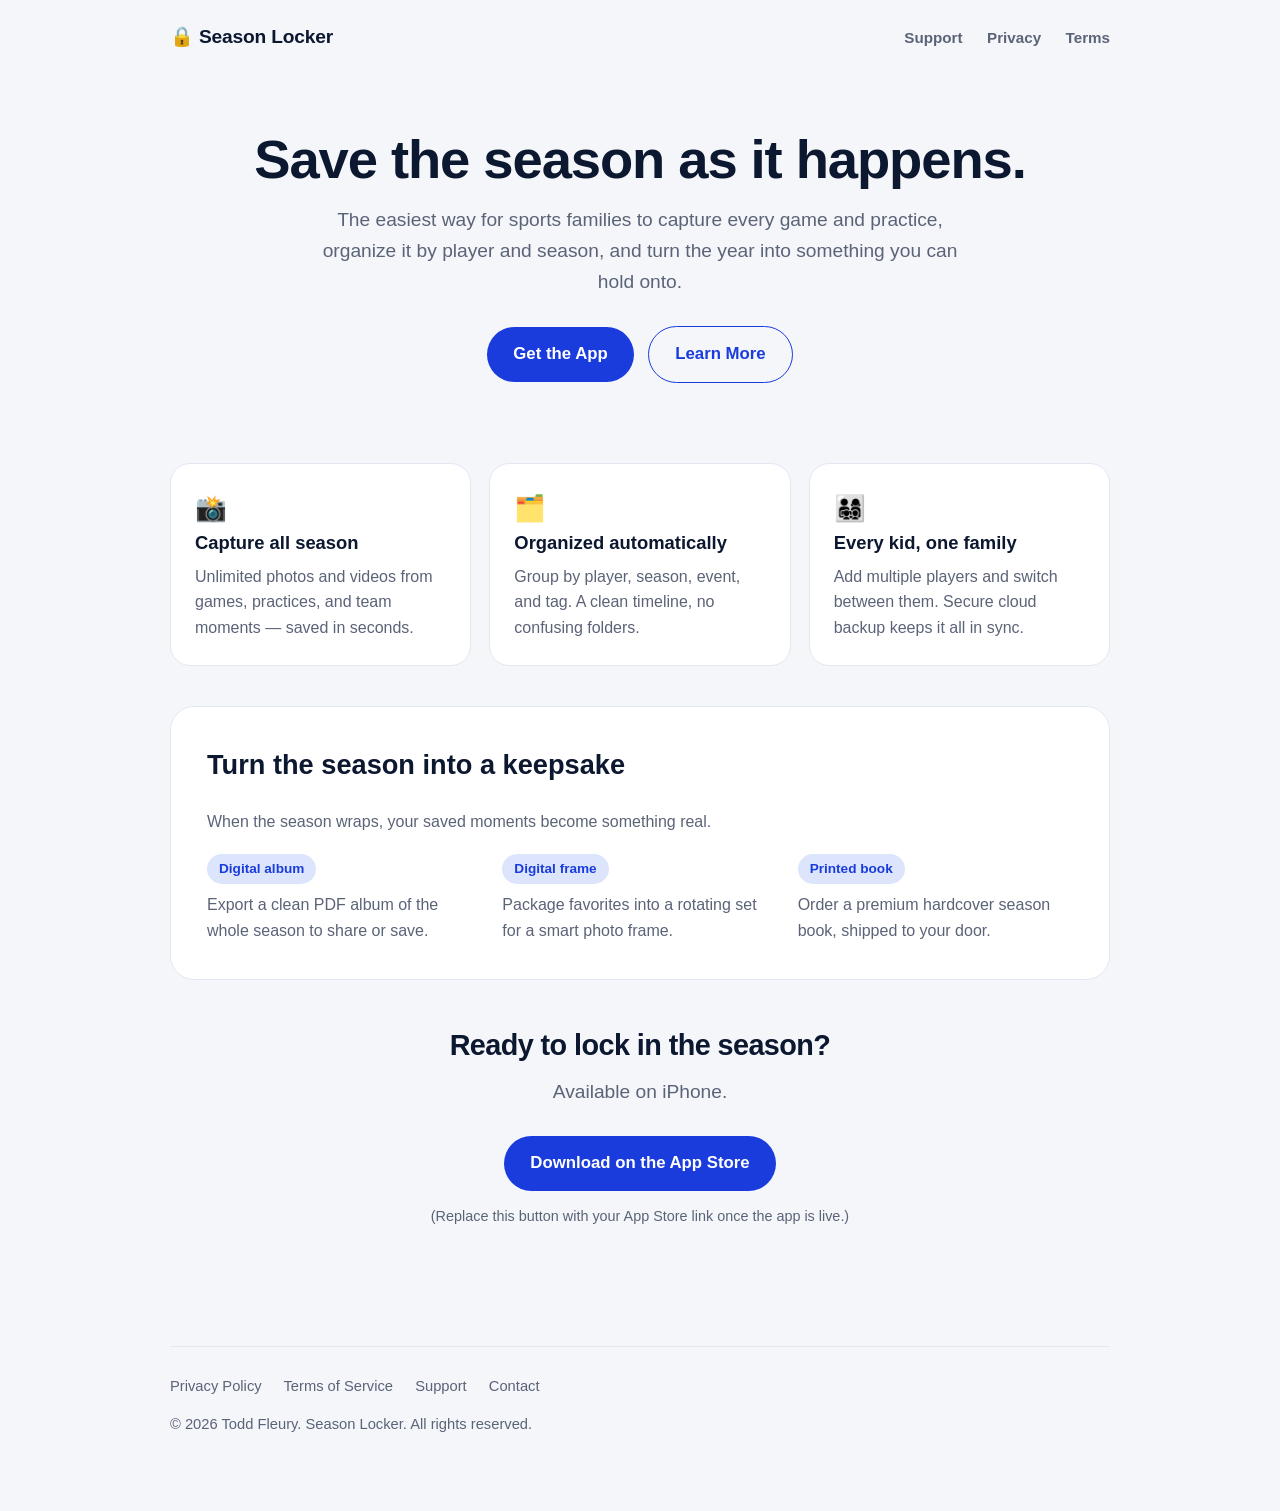
==== index.html @ 5da1fe14 "Add files via upload" ====
<!DOCTYPE html>
<html lang="en">
<head>
<meta charset="UTF-8" />
<meta name="viewport" content="width=device-width, initial-scale=1" />
<title>Season Locker — Save the season as it happens</title>
<meta name="description" content="The easiest way for sports families to save the season as it happens. Capture photos and videos, organize by player and season, and turn them into albums, digital-frame exports, and printed keepsake books." />
<style>
  :root {
    --brand: #1A3CDC; --brand-soft: #DCE5FB; --ink: #0C1730; --muted: #5B6377;
    --bg: #F4F6FA; --card: #FFFFFF; --border: #E2E7F2;
  }
  * { box-sizing: border-box; }
  body { margin: 0; font-family: -apple-system, BlinkMacSystemFont, "Segoe UI", Roboto, Helvetica, Arial, sans-serif;
         color: var(--ink); background: var(--bg); line-height: 1.6; }
  .wrap { max-width: 980px; margin: 0 auto; padding: 0 20px; }

  header { padding: 22px 0; }
  .brandrow { display: flex; align-items: center; justify-content: space-between; }
  .brand { font-weight: 800; font-size: 1.2rem; letter-spacing: -.01em; }
  nav a { color: var(--muted); text-decoration: none; margin-left: 20px; font-weight: 600; font-size: .95rem; }
  nav a:hover { color: var(--brand); }

  .hero { text-align: center; padding: 56px 0 40px; }
  .hero h1 { font-size: clamp(2.1rem, 5vw, 3.4rem); line-height: 1.08; letter-spacing: -.02em; margin: 0 0 16px; }
  .hero p { font-size: 1.2rem; color: var(--muted); max-width: 640px; margin: 0 auto 28px; }
  .cta { display:inline-block; background: var(--brand); color:#fff; text-decoration:none;
         padding: 14px 26px; border-radius: 999px; font-weight: 700; font-size: 1.05rem; }
  .cta.secondary { background: transparent; color: var(--brand); border: 1.5px solid var(--brand); margin-left: 10px; }

  .features { display: grid; grid-template-columns: repeat(auto-fit, minmax(240px, 1fr)); gap: 18px; margin: 40px 0; }
  .card { background: var(--card); border: 1px solid var(--border); border-radius: 20px; padding: 24px; }
  .card h3 { margin: 0 0 6px; font-size: 1.15rem; }
  .card p { margin: 0; color: var(--muted); }
  .emoji { font-size: 1.6rem; }

  .outputs { background: var(--card); border: 1px solid var(--border); border-radius: 24px; padding: 36px; margin: 40px 0; }
  .outputs h2 { margin-top: 0; font-size: 1.7rem; }
  .outgrid { display: grid; grid-template-columns: repeat(auto-fit, minmax(200px, 1fr)); gap: 20px; margin-top: 20px; }
  .pill { display:inline-block; background: var(--brand-soft); color: var(--brand); font-weight:700;
          padding: 4px 12px; border-radius: 999px; font-size: .85rem; margin-bottom: 8px; }

  footer { border-top: 1px solid var(--border); margin-top: 50px; padding: 28px 0 60px; color: var(--muted); font-size: .92rem; }
  footer a { color: var(--muted); text-decoration: none; margin-right: 18px; }
  footer a:hover { color: var(--brand); }

  @media (prefers-color-scheme: dark) {
    :root { --ink:#FFFFFF; --muted:#A9B4D0; --bg:#0A1129; --card:#131C36; --border:#1F2A4D; --brand:#6E8BFF; --brand-soft:#223067; }
    body { background: var(--bg); }
  }
</style>
</head>
<body>
<div class="wrap">

  <header>
    <div class="brandrow">
      <div class="brand">🔒 Season Locker</div>
      <nav>
        <a href="./support.html">Support</a>
        <a href="./privacy-policy.html">Privacy</a>
        <a href="./terms-of-service.html">Terms</a>
      </nav>
    </div>
  </header>

  <section class="hero">
    <h1>Save the season as it happens.</h1>
    <p>The easiest way for sports families to capture every game and practice, organize it by player and season, and turn the year into something you can hold onto.</p>
    <a class="cta" href="#download">Get the App</a>
    <a class="cta secondary" href="./support.html">Learn More</a>
  </section>

  <section class="features">
    <div class="card"><div class="emoji">📸</div><h3>Capture all season</h3><p>Unlimited photos and videos from games, practices, and team moments — saved in seconds.</p></div>
    <div class="card"><div class="emoji">🗂️</div><h3>Organized automatically</h3><p>Group by player, season, event, and tag. A clean timeline, no confusing folders.</p></div>
    <div class="card"><div class="emoji">👨‍👩‍👧‍👦</div><h3>Every kid, one family</h3><p>Add multiple players and switch between them. Secure cloud backup keeps it all in sync.</p></div>
  </section>

  <section class="outputs">
    <h2>Turn the season into a keepsake</h2>
    <p style="color:var(--muted);max-width:620px;">When the season wraps, your saved moments become something real.</p>
    <div class="outgrid">
      <div><span class="pill">Digital album</span><p style="margin:0;color:var(--muted)">Export a clean PDF album of the whole season to share or save.</p></div>
      <div><span class="pill">Digital frame</span><p style="margin:0;color:var(--muted)">Package favorites into a rotating set for a smart photo frame.</p></div>
      <div><span class="pill">Printed book</span><p style="margin:0;color:var(--muted)">Order a premium hardcover season book, shipped to your door.</p></div>
    </div>
  </section>

  <section id="download" class="hero" style="padding-top:10px;">
    <h1 style="font-size:1.8rem;">Ready to lock in the season?</h1>
    <p>Available on iPhone.</p>
    <a class="cta" href="#">Download on the App Store</a>
    <p style="font-size:.9rem;margin-top:14px;">(Replace this button with your App Store link once the app is live.)</p>
  </section>

  <footer>
    <div>
      <a href="./privacy-policy.html">Privacy Policy</a>
      <a href="./terms-of-service.html">Terms of Service</a>
      <a href="./support.html">Support</a>
      <a href="mailto:toddfleury1979@gmail.com">Contact</a>
    </div>
    <p style="margin-top:14px;">© 2026 Todd Fleury. Season Locker. All rights reserved.</p>
  </footer>

</div>
</body>
</html>
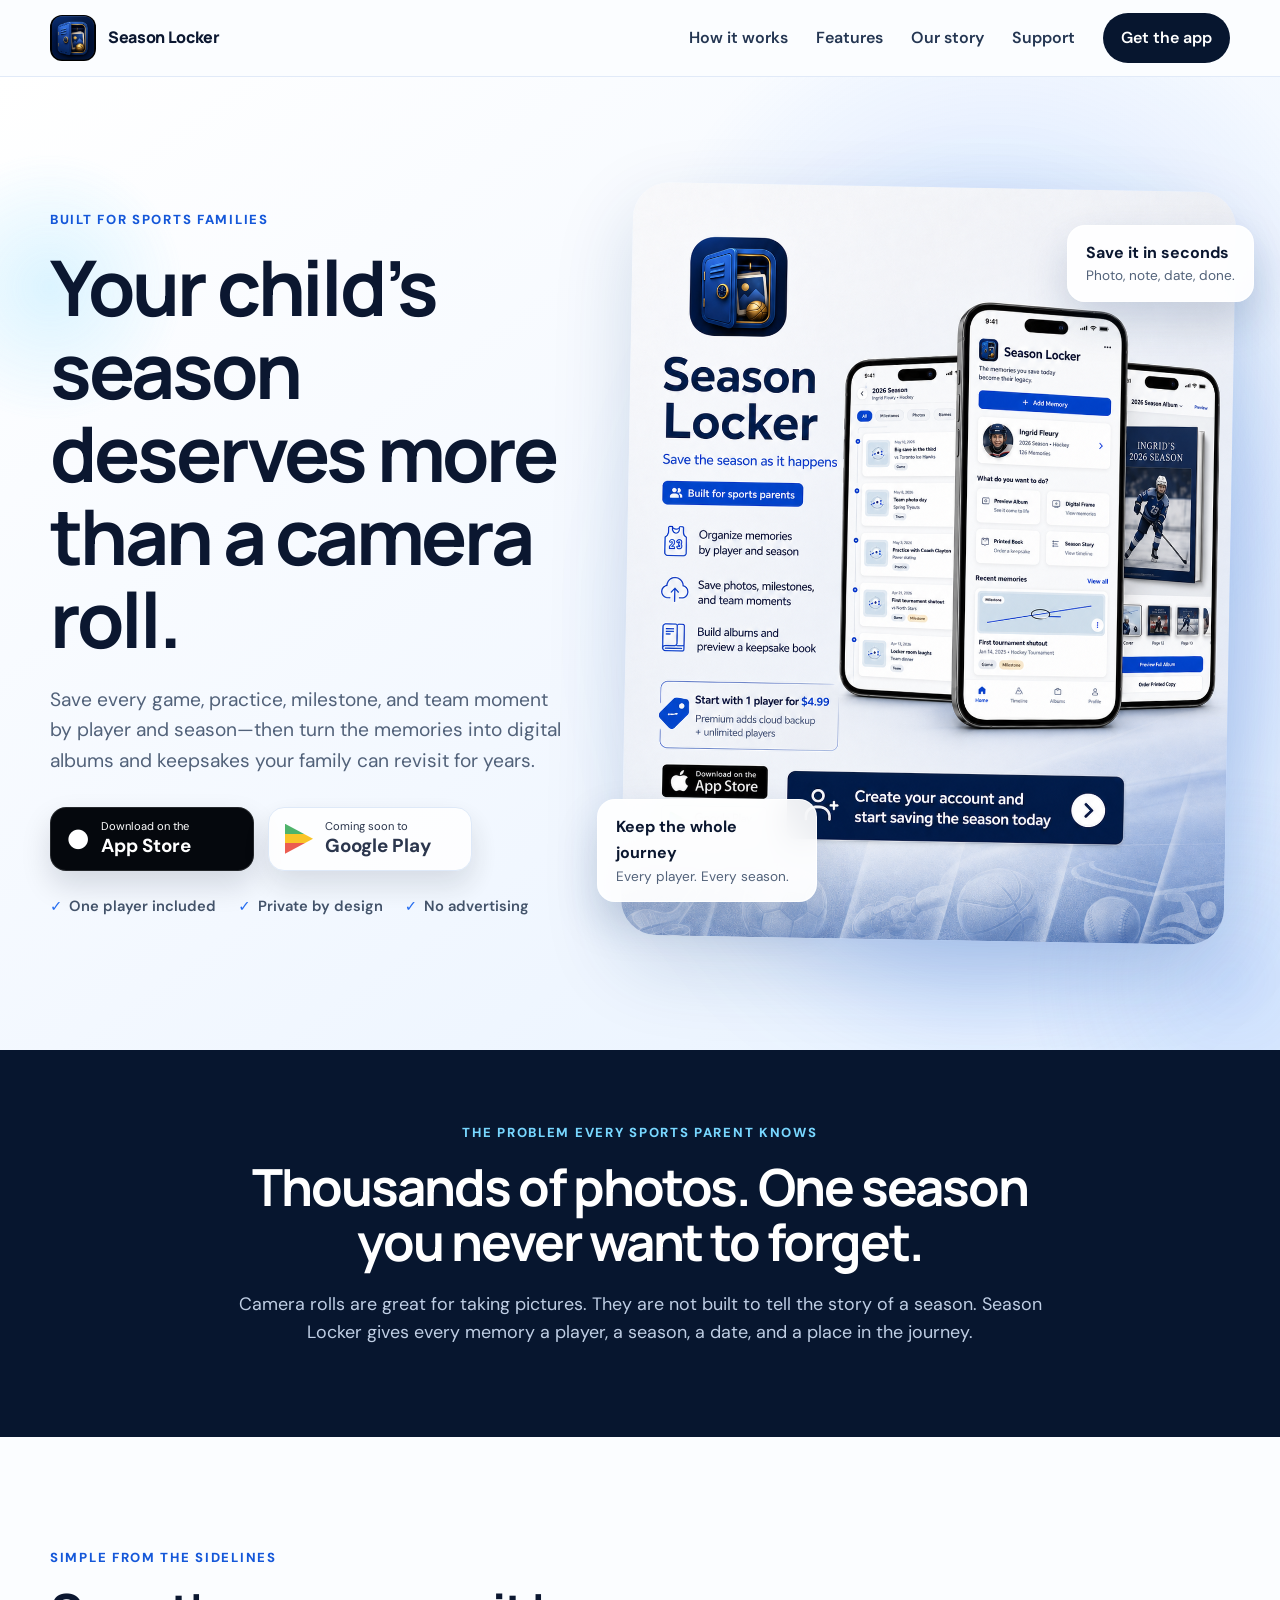
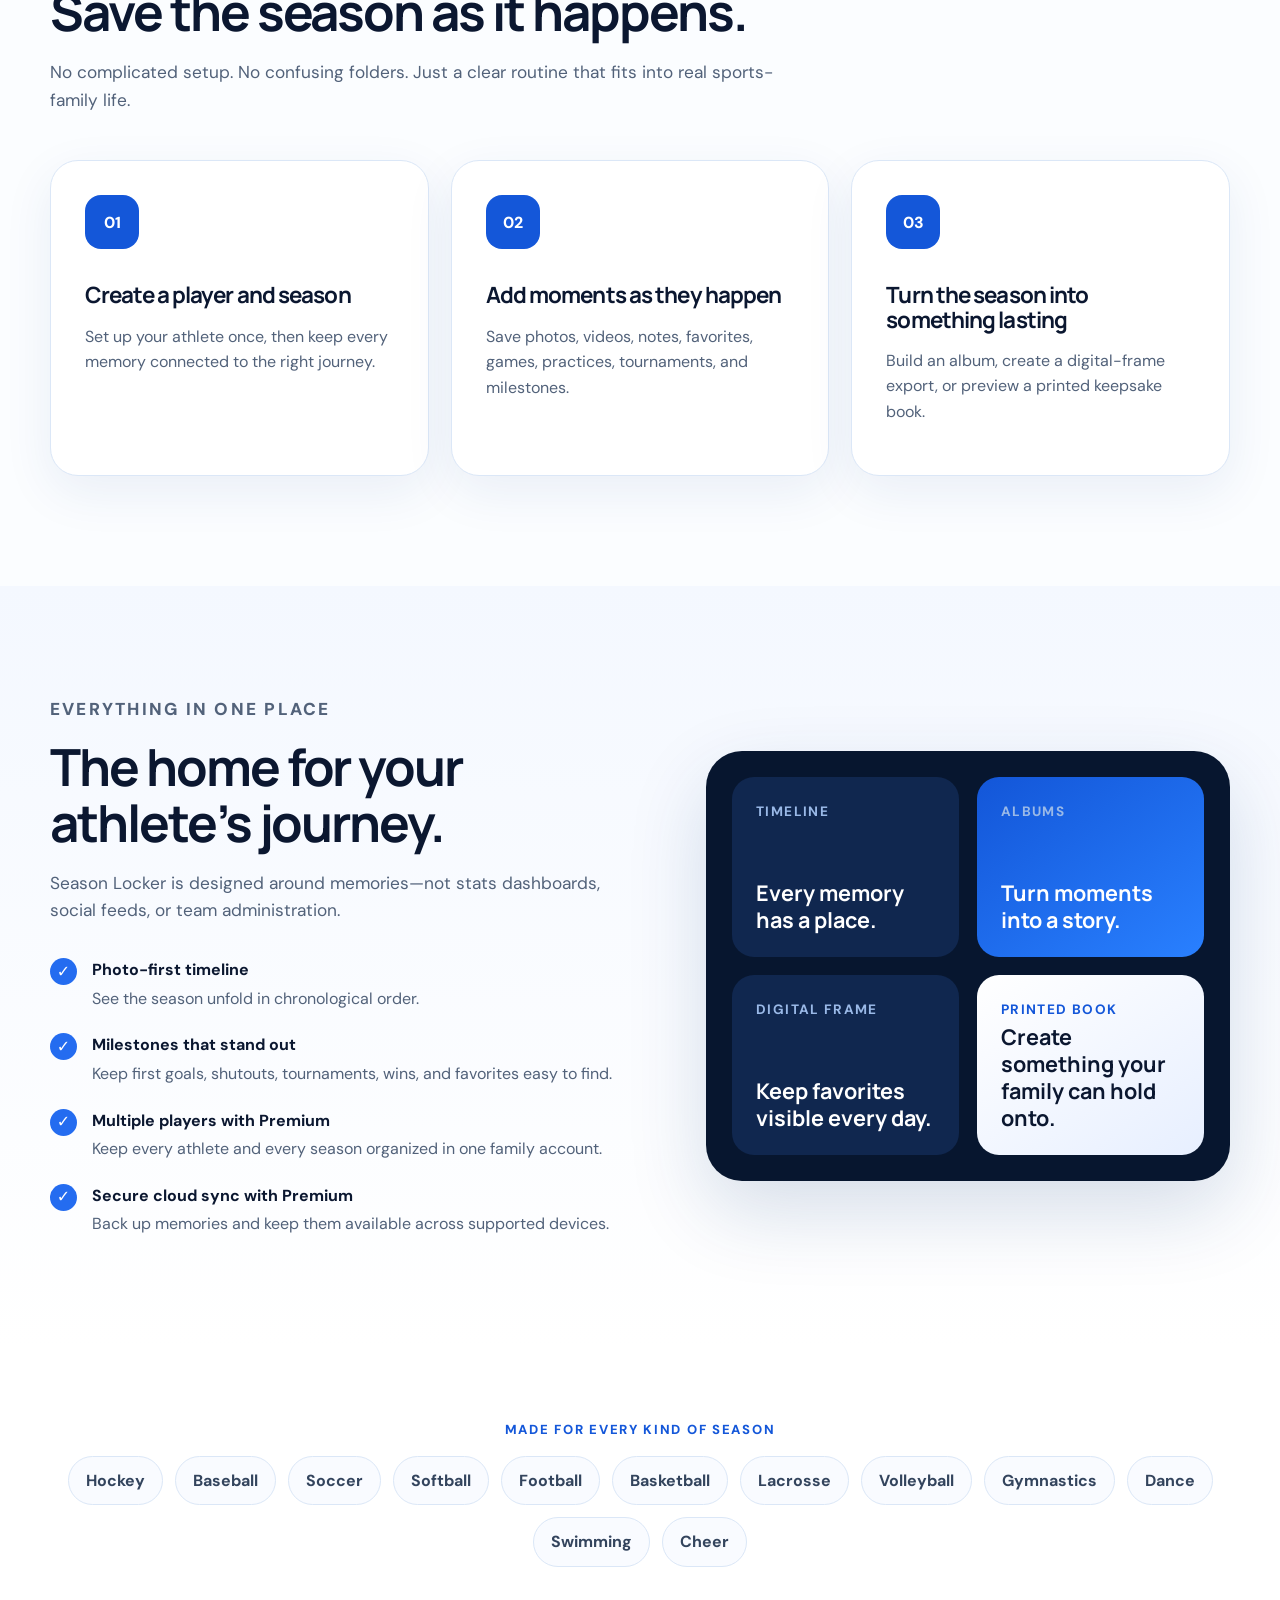
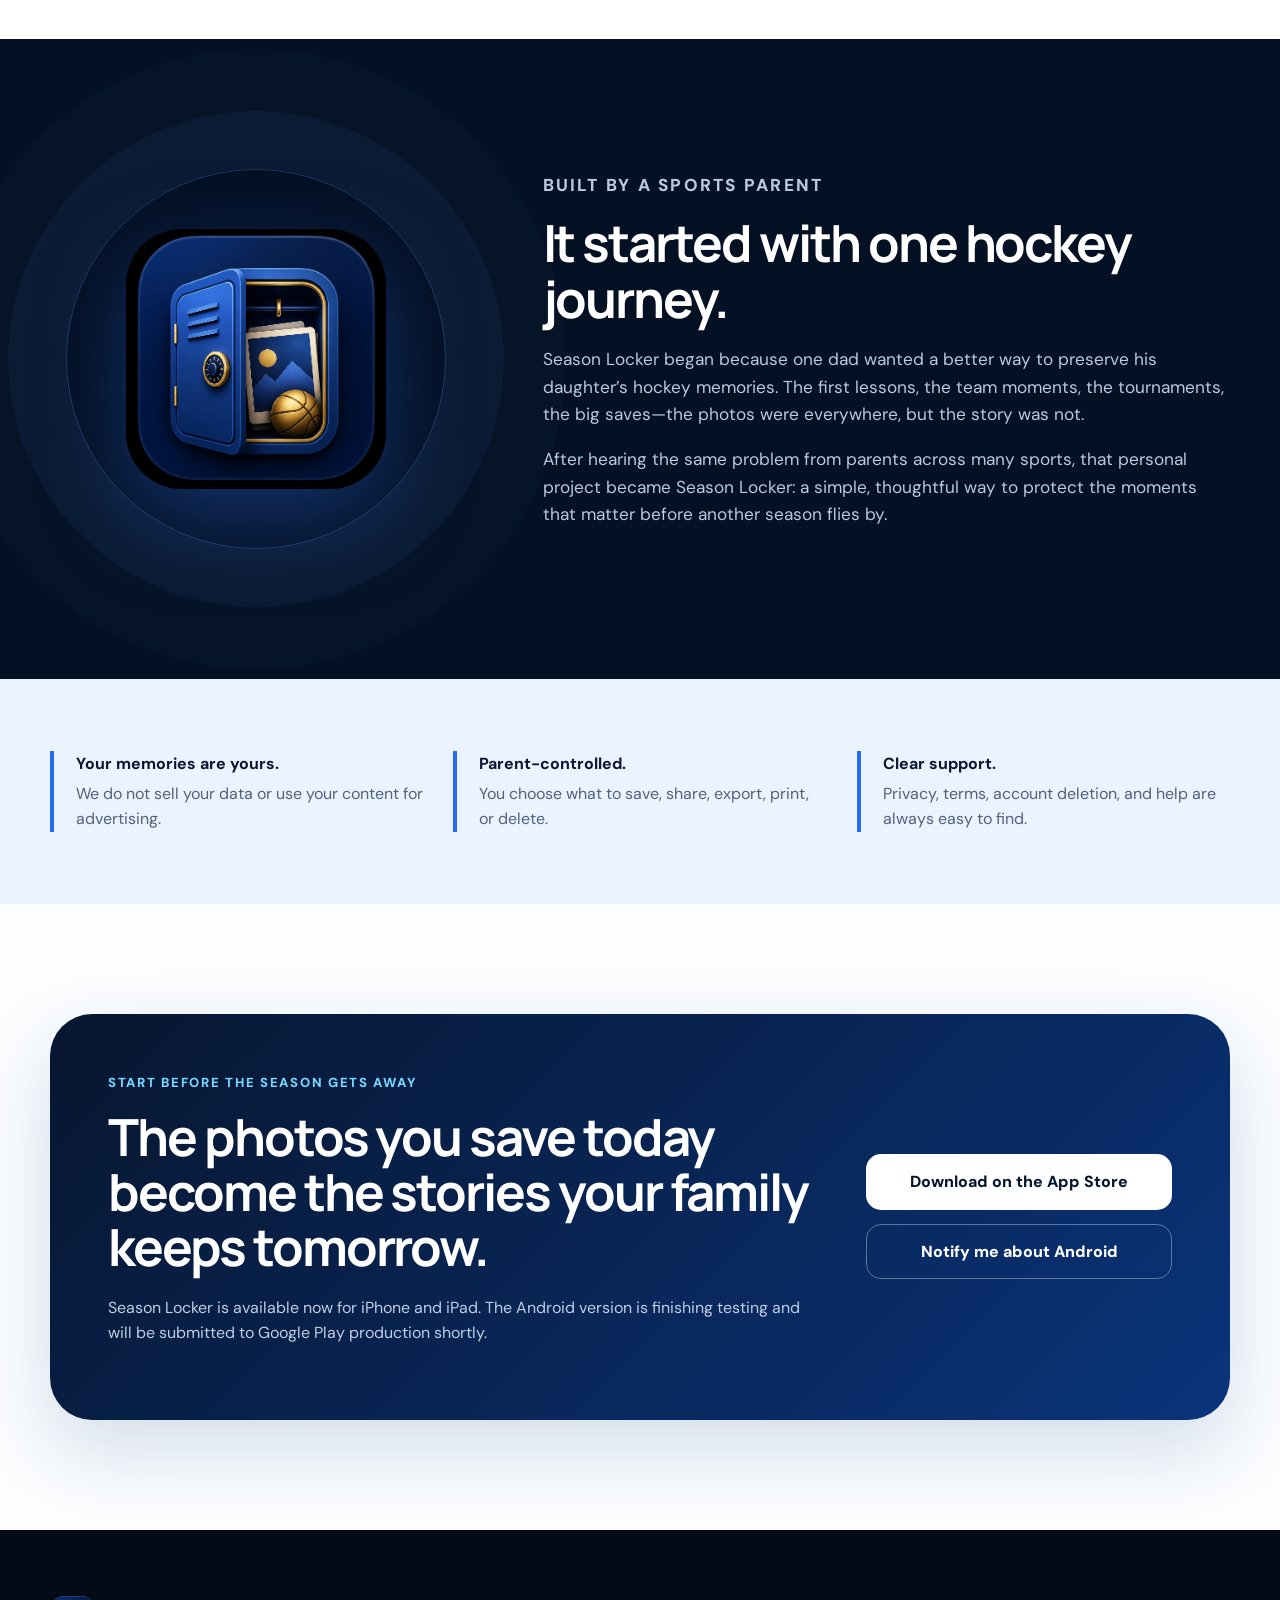
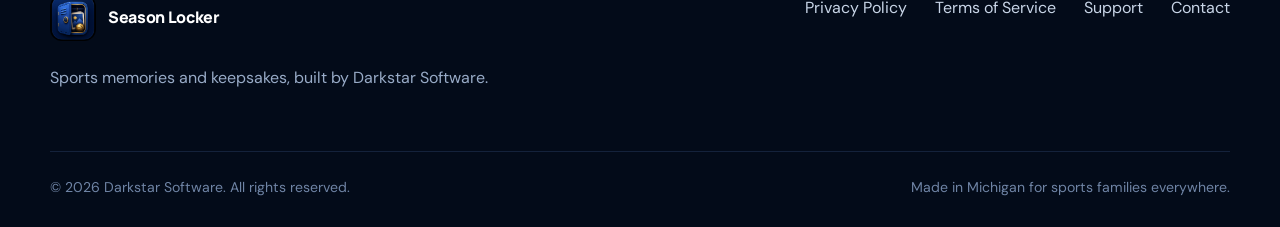
==== commit ffa45e63: "Add files via upload" ====
--- a/index.html
+++ b/index.html
@@ -1,109 +1,236 @@
-<!DOCTYPE html>
+<!doctype html>
 <html lang="en">
 <head>
-<meta charset="UTF-8" />
-<meta name="viewport" content="width=device-width, initial-scale=1" />
-<title>Season Locker — Save the season as it happens</title>
-<meta name="description" content="The easiest way for sports families to save the season as it happens. Capture photos and videos, organize by player and season, and turn them into albums, digital-frame exports, and printed keepsake books." />
-<style>
-  :root {
-    --brand: #1A3CDC; --brand-soft: #DCE5FB; --ink: #0C1730; --muted: #5B6377;
-    --bg: #F4F6FA; --card: #FFFFFF; --border: #E2E7F2;
-  }
-  * { box-sizing: border-box; }
-  body { margin: 0; font-family: -apple-system, BlinkMacSystemFont, "Segoe UI", Roboto, Helvetica, Arial, sans-serif;
-         color: var(--ink); background: var(--bg); line-height: 1.6; }
-  .wrap { max-width: 980px; margin: 0 auto; padding: 0 20px; }
-
-  header { padding: 22px 0; }
-  .brandrow { display: flex; align-items: center; justify-content: space-between; }
-  .brand { font-weight: 800; font-size: 1.2rem; letter-spacing: -.01em; }
-  nav a { color: var(--muted); text-decoration: none; margin-left: 20px; font-weight: 600; font-size: .95rem; }
-  nav a:hover { color: var(--brand); }
-
-  .hero { text-align: center; padding: 56px 0 40px; }
-  .hero h1 { font-size: clamp(2.1rem, 5vw, 3.4rem); line-height: 1.08; letter-spacing: -.02em; margin: 0 0 16px; }
-  .hero p { font-size: 1.2rem; color: var(--muted); max-width: 640px; margin: 0 auto 28px; }
-  .cta { display:inline-block; background: var(--brand); color:#fff; text-decoration:none;
-         padding: 14px 26px; border-radius: 999px; font-weight: 700; font-size: 1.05rem; }
-  .cta.secondary { background: transparent; color: var(--brand); border: 1.5px solid var(--brand); margin-left: 10px; }
-
-  .features { display: grid; grid-template-columns: repeat(auto-fit, minmax(240px, 1fr)); gap: 18px; margin: 40px 0; }
-  .card { background: var(--card); border: 1px solid var(--border); border-radius: 20px; padding: 24px; }
-  .card h3 { margin: 0 0 6px; font-size: 1.15rem; }
-  .card p { margin: 0; color: var(--muted); }
-  .emoji { font-size: 1.6rem; }
-
-  .outputs { background: var(--card); border: 1px solid var(--border); border-radius: 24px; padding: 36px; margin: 40px 0; }
-  .outputs h2 { margin-top: 0; font-size: 1.7rem; }
-  .outgrid { display: grid; grid-template-columns: repeat(auto-fit, minmax(200px, 1fr)); gap: 20px; margin-top: 20px; }
-  .pill { display:inline-block; background: var(--brand-soft); color: var(--brand); font-weight:700;
-          padding: 4px 12px; border-radius: 999px; font-size: .85rem; margin-bottom: 8px; }
-
-  footer { border-top: 1px solid var(--border); margin-top: 50px; padding: 28px 0 60px; color: var(--muted); font-size: .92rem; }
-  footer a { color: var(--muted); text-decoration: none; margin-right: 18px; }
-  footer a:hover { color: var(--brand); }
-
-  @media (prefers-color-scheme: dark) {
-    :root { --ink:#FFFFFF; --muted:#A9B4D0; --bg:#0A1129; --card:#131C36; --border:#1F2A4D; --brand:#6E8BFF; --brand-soft:#223067; }
-    body { background: var(--bg); }
-  }
-</style>
+  <meta charset="utf-8" />
+  <meta name="viewport" content="width=device-width, initial-scale=1" />
+  <meta name="theme-color" content="#07162f" />
+  <meta name="description" content="Season Locker helps sports families save photos, milestones, and memories by player and season, then turn them into digital albums and printed keepsakes." />
+  <meta property="og:title" content="Season Locker — Your child's season deserves more than a camera roll" />
+  <meta property="og:description" content="Save every game, milestone, and team moment in one place. Available now on the App Store. Google Play coming soon." />
+  <meta property="og:image" content="assets/season-locker-hero.png" />
+  <meta property="og:type" content="website" />
+  <title>Season Locker — Sports Memories & Keepsakes</title>
+  <link rel="preconnect" href="https://fonts.googleapis.com" />
+  <link rel="preconnect" href="https://fonts.gstatic.com" crossorigin />
+  <link href="https://fonts.googleapis.com/css2?family=DM+Sans:wght@400;500;600;700&family=Manrope:wght@600;700;800&display=swap" rel="stylesheet" />
+  <link rel="stylesheet" href="styles.css" />
 </head>
 <body>
-<div class="wrap">
-
-  <header>
-    <div class="brandrow">
-      <div class="brand">🔒 Season Locker</div>
-      <nav>
-        <a href="./support.html">Support</a>
-        <a href="./privacy-policy.html">Privacy</a>
-        <a href="./terms-of-service.html">Terms</a>
+  <a class="skip-link" href="#main">Skip to main content</a>
+
+  <header class="site-header" id="top">
+    <div class="container nav-wrap">
+      <a class="brand" href="#top" aria-label="Season Locker home">
+        <img src="assets/season-locker-icon.png" alt="" width="46" height="46" />
+        <span>Season Locker</span>
+      </a>
+
+      <nav aria-label="Main navigation">
+        <button class="menu-button" aria-expanded="false" aria-controls="site-menu">Menu</button>
+        <div class="site-menu" id="site-menu">
+          <a href="#how-it-works">How it works</a>
+          <a href="#features">Features</a>
+          <a href="#story">Our story</a>
+          <a href="support.html">Support</a>
+          <a class="nav-cta" href="https://apps.apple.com/us/app/season-locker/id6784711605" target="_blank" rel="noopener">Get the app</a>
+        </div>
       </nav>
     </div>
   </header>
 
-  <section class="hero">
-    <h1>Save the season as it happens.</h1>
-    <p>The easiest way for sports families to capture every game and practice, organize it by player and season, and turn the year into something you can hold onto.</p>
-    <a class="cta" href="#download">Get the App</a>
-    <a class="cta secondary" href="./support.html">Learn More</a>
-  </section>
-
-  <section class="features">
-    <div class="card"><div class="emoji">📸</div><h3>Capture all season</h3><p>Unlimited photos and videos from games, practices, and team moments — saved in seconds.</p></div>
-    <div class="card"><div class="emoji">🗂️</div><h3>Organized automatically</h3><p>Group by player, season, event, and tag. A clean timeline, no confusing folders.</p></div>
-    <div class="card"><div class="emoji">👨‍👩‍👧‍👦</div><h3>Every kid, one family</h3><p>Add multiple players and switch between them. Secure cloud backup keeps it all in sync.</p></div>
-  </section>
-
-  <section class="outputs">
-    <h2>Turn the season into a keepsake</h2>
-    <p style="color:var(--muted);max-width:620px;">When the season wraps, your saved moments become something real.</p>
-    <div class="outgrid">
-      <div><span class="pill">Digital album</span><p style="margin:0;color:var(--muted)">Export a clean PDF album of the whole season to share or save.</p></div>
-      <div><span class="pill">Digital frame</span><p style="margin:0;color:var(--muted)">Package favorites into a rotating set for a smart photo frame.</p></div>
-      <div><span class="pill">Printed book</span><p style="margin:0;color:var(--muted)">Order a premium hardcover season book, shipped to your door.</p></div>
-    </div>
-  </section>
-
-  <section id="download" class="hero" style="padding-top:10px;">
-    <h1 style="font-size:1.8rem;">Ready to lock in the season?</h1>
-    <p>Available on iPhone.</p>
-    <a class="cta" href="#">Download on the App Store</a>
-    <p style="font-size:.9rem;margin-top:14px;">(Replace this button with your App Store link once the app is live.)</p>
-  </section>
+  <main id="main">
+    <section class="hero section-pad">
+      <div class="hero-orb orb-one" aria-hidden="true"></div>
+      <div class="hero-orb orb-two" aria-hidden="true"></div>
+      <div class="container hero-grid">
+        <div class="hero-copy reveal">
+          <p class="eyebrow">Built for sports families</p>
+          <h1>Your child’s season deserves more than a camera roll.</h1>
+          <p class="hero-lede">Save every game, practice, milestone, and team moment by player and season—then turn the memories into digital albums and keepsakes your family can revisit for years.</p>
+
+          <div class="store-row" aria-label="Download options">
+            <a class="store-button apple" href="https://apps.apple.com/us/app/season-locker/id6784711605" target="_blank" rel="noopener" aria-label="Download Season Locker on the App Store">
+              <span class="store-icon" aria-hidden="true">●</span>
+              <span><small>Download on the</small><strong>App Store</strong></span>
+            </a>
+            <div class="store-button google coming-soon" role="status" aria-label="Google Play coming soon">
+              <span class="play-mark" aria-hidden="true"></span>
+              <span><small>Coming soon to</small><strong>Google Play</strong></span>
+            </div>
+          </div>
+
+          <div class="trust-line">
+            <span>One player included</span>
+            <span>Private by design</span>
+            <span>No advertising</span>
+          </div>
+        </div>
+
+        <div class="hero-visual reveal delay-one">
+          <div class="visual-glow" aria-hidden="true"></div>
+          <img src="assets/season-locker-hero.png" alt="Season Locker app shown on iPhones with player memories, timeline, albums, and a printed season book preview" />
+          <div class="floating-card card-top">
+            <strong>Save it in seconds</strong>
+            <span>Photo, note, date, done.</span>
+          </div>
+          <div class="floating-card card-bottom">
+            <strong>Keep the whole journey</strong>
+            <span>Every player. Every season.</span>
+          </div>
+        </div>
+      </div>
+    </section>
+
+    <section class="problem section-pad compact">
+      <div class="container centered reveal">
+        <p class="eyebrow">The problem every sports parent knows</p>
+        <h2>Thousands of photos. One season you never want to forget.</h2>
+        <p>Camera rolls are great for taking pictures. They are not built to tell the story of a season. Season Locker gives every memory a player, a season, a date, and a place in the journey.</p>
+      </div>
+    </section>
+
+    <section class="steps section-pad" id="how-it-works">
+      <div class="container">
+        <div class="section-heading reveal">
+          <p class="eyebrow">Simple from the sidelines</p>
+          <h2>Save the season as it happens.</h2>
+          <p>No complicated setup. No confusing folders. Just a clear routine that fits into real sports-family life.</p>
+        </div>
+
+        <div class="step-grid">
+          <article class="step-card reveal">
+            <span class="step-number">01</span>
+            <h3>Create a player and season</h3>
+            <p>Set up your athlete once, then keep every memory connected to the right journey.</p>
+          </article>
+          <article class="step-card reveal delay-one">
+            <span class="step-number">02</span>
+            <h3>Add moments as they happen</h3>
+            <p>Save photos, videos, notes, favorites, games, practices, tournaments, and milestones.</p>
+          </article>
+          <article class="step-card reveal delay-two">
+            <span class="step-number">03</span>
+            <h3>Turn the season into something lasting</h3>
+            <p>Build an album, create a digital-frame export, or preview a printed keepsake book.</p>
+          </article>
+        </div>
+      </div>
+    </section>
+
+    <section class="features section-pad" id="features">
+      <div class="container feature-grid">
+        <div class="feature-copy reveal">
+          <p class="eyebrow">Everything in one place</p>
+          <h2>The home for your athlete’s journey.</h2>
+          <p>Season Locker is designed around memories—not stats dashboards, social feeds, or team administration.</p>
+          <ul class="check-list">
+            <li><strong>Photo-first timeline</strong><span>See the season unfold in chronological order.</span></li>
+            <li><strong>Milestones that stand out</strong><span>Keep first goals, shutouts, tournaments, wins, and favorites easy to find.</span></li>
+            <li><strong>Multiple players with Premium</strong><span>Keep every athlete and every season organized in one family account.</span></li>
+            <li><strong>Secure cloud sync with Premium</strong><span>Back up memories and keep them available across supported devices.</span></li>
+          </ul>
+        </div>
+
+        <div class="feature-panel reveal delay-one">
+          <div class="mini-card">
+            <span>Timeline</span>
+            <strong>Every memory has a place.</strong>
+          </div>
+          <div class="mini-card accent">
+            <span>Albums</span>
+            <strong>Turn moments into a story.</strong>
+          </div>
+          <div class="mini-card">
+            <span>Digital frame</span>
+            <strong>Keep favorites visible every day.</strong>
+          </div>
+          <div class="mini-card premium">
+            <span>Printed book</span>
+            <strong>Create something your family can hold onto.</strong>
+          </div>
+        </div>
+      </div>
+    </section>
+
+    <section class="sports section-pad compact">
+      <div class="container reveal">
+        <p class="eyebrow centered-text">Made for every kind of season</p>
+        <div class="sport-list" aria-label="Supported sports examples">
+          <span>Hockey</span><span>Baseball</span><span>Soccer</span><span>Softball</span><span>Football</span><span>Basketball</span><span>Lacrosse</span><span>Volleyball</span><span>Gymnastics</span><span>Dance</span><span>Swimming</span><span>Cheer</span>
+        </div>
+      </div>
+    </section>
+
+    <section class="story section-pad" id="story">
+      <div class="container story-grid">
+        <div class="story-visual reveal" aria-hidden="true">
+          <div class="story-ring"></div>
+          <img src="assets/season-locker-icon.png" alt="" />
+        </div>
+        <div class="story-copy reveal delay-one">
+          <p class="eyebrow">Built by a sports parent</p>
+          <h2>It started with one hockey journey.</h2>
+          <p>Season Locker began because one dad wanted a better way to preserve his daughter’s hockey memories. The first lessons, the team moments, the tournaments, the big saves—the photos were everywhere, but the story was not.</p>
+          <p>After hearing the same problem from parents across many sports, that personal project became Season Locker: a simple, thoughtful way to protect the moments that matter before another season flies by.</p>
+        </div>
+      </div>
+    </section>
+
+    <section class="privacy-strip section-pad compact">
+      <div class="container privacy-grid reveal">
+        <div><strong>Your memories are yours.</strong><span>We do not sell your data or use your content for advertising.</span></div>
+        <div><strong>Parent-controlled.</strong><span>You choose what to save, share, export, print, or delete.</span></div>
+        <div><strong>Clear support.</strong><span>Privacy, terms, account deletion, and help are always easy to find.</span></div>
+      </div>
+    </section>
+
+    <section class="final-cta section-pad">
+      <div class="container cta-card reveal">
+        <div>
+          <p class="eyebrow">Start before the season gets away</p>
+          <h2>The photos you save today become the stories your family keeps tomorrow.</h2>
+          <p>Season Locker is available now for iPhone and iPad. The Android version is finishing testing and will be submitted to Google Play production shortly.</p>
+        </div>
+        <div class="cta-actions">
+          <a class="primary-button" href="https://apps.apple.com/us/app/season-locker/id6784711605" target="_blank" rel="noopener">Download on the App Store</a>
+          <button class="secondary-button" type="button" id="android-notify">Notify me about Android</button>
+        </div>
+      </div>
+    </section>
+  </main>
 
   <footer>
-    <div>
-      <a href="./privacy-policy.html">Privacy Policy</a>
-      <a href="./terms-of-service.html">Terms of Service</a>
-      <a href="./support.html">Support</a>
-      <a href="mailto:toddfleury1979@gmail.com">Contact</a>
-    </div>
-    <p style="margin-top:14px;">© 2026 Todd Fleury. Season Locker. All rights reserved.</p>
+    <div class="container footer-grid">
+      <div class="footer-brand">
+        <a class="brand" href="#top">
+          <img src="assets/season-locker-icon.png" alt="" width="42" height="42" />
+          <span>Season Locker</span>
+        </a>
+        <p>Sports memories and keepsakes, built by Darkstar Software.</p>
+      </div>
+      <div class="footer-links" aria-label="Legal and support links">
+        <a href="privacy-policy.html">Privacy Policy</a>
+        <a href="terms-of-service.html">Terms of Service</a>
+        <a href="support.html">Support</a>
+        <a href="mailto:toddfleury1979@gmail.com">Contact</a>
+      </div>
+    </div>
+    <div class="container footer-bottom">
+      <span>© 2026 Darkstar Software. All rights reserved.</span>
+      <span>Made in Michigan for sports families everywhere.</span>
+    </div>
   </footer>
 
-</div>
+  <div class="modal" id="android-modal" role="dialog" aria-modal="true" aria-labelledby="android-title" hidden>
+    <div class="modal-card">
+      <button class="modal-close" type="button" aria-label="Close">×</button>
+      <p class="eyebrow">Google Play is almost here</p>
+      <h2 id="android-title">Get the release link when Android goes live.</h2>
+      <p>Send us an email with the subject “Season Locker Android” and we’ll reply when the Google Play listing is available.</p>
+      <a class="primary-button" href="mailto:toddfleury1979@gmail.com?subject=Season%20Locker%20Android%20Release">Email me the Android link</a>
+    </div>
+  </div>
+
+  <script src="script.js"></script>
 </body>
 </html>
--- a/styles.css
+++ b/styles.css
@@ -0,0 +1,217 @@
+:root {
+  --navy-950: #041023;
+  --navy-900: #07162f;
+  --navy-800: #0a2450;
+  --blue-700: #1457d9;
+  --blue-600: #246cf0;
+  --blue-400: #67a2ff;
+  --cyan: #78d7ff;
+  --ink: #0b1730;
+  --muted: #52627a;
+  --soft: #eef5ff;
+  --line: #dbe7f7;
+  --white: #ffffff;
+  --max: 1180px;
+  --radius: 28px;
+  --shadow: 0 30px 80px rgba(14, 53, 117, .16);
+}
+
+* { box-sizing: border-box; }
+html { scroll-behavior: smooth; }
+body {
+  margin: 0;
+  font-family: "DM Sans", system-ui, -apple-system, BlinkMacSystemFont, "Segoe UI", sans-serif;
+  color: var(--ink);
+  background: #fbfdff;
+  line-height: 1.6;
+}
+img { max-width: 100%; display: block; }
+a { color: inherit; }
+button, a { -webkit-tap-highlight-color: transparent; }
+button { font: inherit; }
+
+.skip-link {
+  position: fixed;
+  left: 16px;
+  top: -80px;
+  background: var(--white);
+  color: var(--ink);
+  padding: 12px 16px;
+  z-index: 1000;
+  border-radius: 10px;
+}
+.skip-link:focus { top: 16px; }
+
+.container { width: min(calc(100% - 40px), var(--max)); margin: 0 auto; }
+.section-pad { padding: 110px 0; }
+.section-pad.compact { padding: 72px 0; }
+.centered { max-width: 850px; text-align: center; }
+.centered-text { text-align: center; }
+
+a:focus-visible, button:focus-visible {
+  outline: 4px solid #7dd3fc;
+  outline-offset: 4px;
+}
+
+.site-header {
+  position: sticky;
+  top: 0;
+  z-index: 100;
+  background: rgba(251, 253, 255, .88);
+  backdrop-filter: blur(18px);
+  border-bottom: 1px solid rgba(219, 231, 247, .8);
+}
+.nav-wrap { min-height: 76px; display: flex; align-items: center; justify-content: space-between; gap: 28px; }
+.brand { display: inline-flex; align-items: center; gap: 12px; font-family: Manrope, sans-serif; font-weight: 800; text-decoration: none; letter-spacing: -.02em; }
+.brand img { width: 46px; height: 46px; border-radius: 12px; object-fit: cover; }
+.site-menu { display: flex; align-items: center; gap: 28px; }
+.site-menu a { text-decoration: none; font-weight: 600; color: #243652; }
+.site-menu a:hover { color: var(--blue-700); }
+.nav-cta { background: var(--navy-900); color: var(--white) !important; padding: 12px 18px; border-radius: 999px; }
+.menu-button { display: none; border: 1px solid var(--line); background: var(--white); padding: 10px 14px; border-radius: 12px; font-weight: 700; }
+
+.hero {
+  position: relative;
+  overflow: hidden;
+  background:
+    radial-gradient(circle at 78% 28%, rgba(103,162,255,.24), transparent 30%),
+    linear-gradient(145deg, #ffffff 0%, #f3f8ff 54%, #e7f2ff 100%);
+}
+.hero-grid { display: grid; grid-template-columns: .92fr 1.08fr; align-items: center; gap: 64px; min-height: 690px; }
+.eyebrow { margin: 0 0 16px; color: var(--blue-700); text-transform: uppercase; letter-spacing: .13em; font-weight: 800; font-size: .82rem; }
+h1, h2, h3 { font-family: Manrope, sans-serif; letter-spacing: -.04em; line-height: 1.08; margin-top: 0; }
+h1 { font-size: clamp(3.2rem, 6vw, 5.9rem); margin-bottom: 24px; }
+h2 { font-size: clamp(2.3rem, 4vw, 4rem); margin-bottom: 20px; }
+h3 { font-size: 1.4rem; margin-bottom: 12px; }
+.hero-lede { font-size: 1.2rem; color: var(--muted); max-width: 660px; margin-bottom: 30px; }
+.store-row { display: flex; flex-wrap: wrap; gap: 14px; margin: 30px 0 24px; }
+.store-button { min-width: 204px; min-height: 64px; border-radius: 16px; padding: 10px 16px; display: inline-flex; align-items: center; gap: 12px; text-decoration: none; border: 1px solid rgba(255,255,255,.13); box-shadow: 0 14px 30px rgba(4,16,35,.14); }
+.store-button.apple { background: #05080d; color: white; }
+.store-button.google { background: white; color: var(--ink); border-color: var(--line); }
+.store-button small, .store-button strong { display: block; line-height: 1.1; }
+.store-button small { font-size: .7rem; }
+.store-button strong { font-size: 1.18rem; margin-top: 4px; }
+.store-icon { font-size: 1.6rem; }
+.play-mark { width: 28px; height: 30px; display: inline-block; clip-path: polygon(0 0, 100% 50%, 0 100%); background: linear-gradient(180deg,#34a853 0 35%,#fbbc04 35% 65%,#ea4335 65%); }
+.coming-soon { opacity: .86; }
+.trust-line { display: flex; flex-wrap: wrap; gap: 12px 22px; color: #43536a; font-size: .92rem; font-weight: 600; }
+.trust-line span::before { content: "✓"; color: var(--blue-600); font-weight: 900; margin-right: 7px; }
+
+.hero-visual { position: relative; isolation: isolate; }
+.hero-visual > img { position: relative; z-index: 2; border-radius: 36px; box-shadow: var(--shadow); transform: rotate(1deg); }
+.visual-glow { position: absolute; inset: 8% -8% -8% 10%; border-radius: 50%; filter: blur(60px); background: rgba(36,108,240,.24); z-index: 0; }
+.floating-card { position: absolute; z-index: 4; background: rgba(255,255,255,.92); backdrop-filter: blur(16px); border: 1px solid rgba(255,255,255,.9); box-shadow: 0 20px 42px rgba(16,49,103,.18); border-radius: 18px; padding: 14px 18px; max-width: 220px; }
+.floating-card strong, .floating-card span { display: block; }
+.floating-card span { color: var(--muted); font-size: .85rem; }
+.card-top { top: 5%; right: -4%; }
+.card-bottom { bottom: 5%; left: -5%; }
+.hero-orb { position: absolute; border-radius: 999px; filter: blur(2px); opacity: .7; }
+.orb-one { width: 280px; height: 280px; background: radial-gradient(circle,rgba(120,215,255,.35),transparent 68%); top: 70px; left: -90px; }
+.orb-two { width: 420px; height: 420px; background: radial-gradient(circle,rgba(36,108,240,.22),transparent 70%); right: -160px; bottom: -140px; }
+
+.problem { background: var(--navy-900); color: white; }
+.problem .eyebrow { color: var(--cyan); }
+.problem p:last-child { color: #bfcee4; font-size: 1.12rem; }
+
+.section-heading { max-width: 760px; margin-bottom: 46px; }
+.section-heading > p:last-child, .feature-copy > p, .story-copy p { color: var(--muted); font-size: 1.08rem; }
+.step-grid { display: grid; grid-template-columns: repeat(3,1fr); gap: 22px; }
+.step-card { min-height: 285px; padding: 34px; border: 1px solid var(--line); border-radius: var(--radius); background: white; box-shadow: 0 16px 50px rgba(20,68,145,.08); }
+.step-number { display: inline-flex; width: 54px; height: 54px; align-items: center; justify-content: center; color: white; background: var(--blue-700); border-radius: 16px; font-weight: 800; margin-bottom: 34px; }
+.step-card p { color: var(--muted); }
+
+.features { background: linear-gradient(180deg,#f4f8ff,#ffffff); }
+.feature-grid { display: grid; grid-template-columns: 1fr .9fr; gap: 74px; align-items: center; }
+.check-list { list-style: none; padding: 0; margin: 32px 0 0; display: grid; gap: 21px; }
+.check-list li { position: relative; padding-left: 42px; }
+.check-list li::before { content: "✓"; position: absolute; left: 0; top: 1px; width: 27px; height: 27px; display: grid; place-items: center; border-radius: 50%; color: white; background: var(--blue-600); font-weight: 900; }
+.check-list strong, .check-list span { display: block; }
+.check-list span { color: var(--muted); margin-top: 3px; }
+.feature-panel { border-radius: 36px; padding: 26px; background: var(--navy-900); display: grid; grid-template-columns: 1fr 1fr; gap: 18px; box-shadow: var(--shadow); }
+.mini-card { min-height: 180px; border-radius: 22px; padding: 24px; background: #10274f; color: white; display: flex; flex-direction: column; justify-content: space-between; }
+.mini-card span { color: #9ab9e7; font-size: .85rem; text-transform: uppercase; letter-spacing: .1em; font-weight: 700; }
+.mini-card strong { font-family: Manrope,sans-serif; font-size: 1.35rem; line-height: 1.25; }
+.mini-card.accent { background: linear-gradient(145deg,#1356d8,#2980ff); }
+.mini-card.premium { background: linear-gradient(145deg,#fff,#e7efff); color: var(--ink); }
+.mini-card.premium span { color: var(--blue-700); }
+
+.sports { background: white; }
+.sport-list { display: flex; flex-wrap: wrap; justify-content: center; gap: 12px; }
+.sport-list span { padding: 11px 17px; border: 1px solid var(--line); border-radius: 999px; font-weight: 700; color: #33445d; background: #f9fbff; }
+
+.story { background: var(--navy-950); color: white; overflow: hidden; }
+.story-grid { display: grid; grid-template-columns: .75fr 1.25fr; gap: 80px; align-items: center; }
+.story-copy p { color: #b9c9e1; }
+.story-visual { min-height: 420px; display: grid; place-items: center; position: relative; }
+.story-visual img { width: 260px; border-radius: 56px; position: relative; z-index: 2; box-shadow: 0 30px 90px rgba(46,114,239,.35); }
+.story-ring { position: absolute; width: 380px; height: 380px; border: 1px solid rgba(103,162,255,.28); border-radius: 50%; box-shadow: 0 0 0 58px rgba(103,162,255,.05), 0 0 0 120px rgba(103,162,255,.025); }
+
+.privacy-strip { background: #eaf3ff; }
+.privacy-grid { display: grid; grid-template-columns: repeat(3,1fr); gap: 30px; }
+.privacy-grid > div { padding-left: 22px; border-left: 4px solid var(--blue-600); }
+.privacy-grid strong, .privacy-grid span { display: block; }
+.privacy-grid span { color: var(--muted); margin-top: 4px; }
+
+.cta-card { background: linear-gradient(135deg,var(--navy-900),#0a347b); color: white; border-radius: 42px; padding: 58px; display: grid; grid-template-columns: 1.4fr .6fr; gap: 44px; align-items: center; box-shadow: var(--shadow); }
+.cta-card .eyebrow { color: var(--cyan); }
+.cta-card p:last-child { color: #bfcee4; }
+.cta-actions { display: grid; gap: 14px; }
+.primary-button, .secondary-button { min-height: 54px; display: inline-flex; align-items: center; justify-content: center; border-radius: 15px; padding: 14px 20px; font-weight: 800; text-decoration: none; border: 1px solid transparent; cursor: pointer; }
+.primary-button { background: white; color: var(--navy-900); }
+.secondary-button { background: transparent; color: white; border-color: rgba(255,255,255,.35); }
+
+footer { background: #030b19; color: white; padding: 65px 0 28px; }
+.footer-grid { display: flex; justify-content: space-between; gap: 40px; align-items: flex-start; }
+.footer-brand p { color: #98abc7; }
+.footer-links { display: flex; flex-wrap: wrap; gap: 18px 28px; }
+.footer-links a { color: #c8d5e7; text-decoration: none; }
+.footer-links a:hover { color: white; }
+.footer-bottom { display: flex; justify-content: space-between; gap: 20px; color: #6f84a5; border-top: 1px solid #14223b; padding-top: 24px; margin-top: 45px; font-size: .88rem; }
+
+.modal { position: fixed; inset: 0; z-index: 200; background: rgba(2,8,18,.72); display: grid; place-items: center; padding: 20px; }
+.modal[hidden] { display: none; }
+.modal-card { position: relative; width: min(560px,100%); background: white; border-radius: 28px; padding: 42px; box-shadow: 0 30px 100px rgba(0,0,0,.38); }
+.modal-card .primary-button { background: var(--blue-700); color: white; margin-top: 16px; }
+.modal-close { position: absolute; top: 14px; right: 14px; width: 42px; height: 42px; border: 0; border-radius: 50%; background: #edf3fc; font-size: 1.5rem; cursor: pointer; }
+
+.reveal { opacity: 0; transform: translateY(24px); transition: opacity .7s ease, transform .7s ease; }
+.reveal.visible { opacity: 1; transform: translateY(0); }
+.delay-one { transition-delay: .12s; }
+.delay-two { transition-delay: .24s; }
+
+@media (prefers-reduced-motion: reduce) {
+  html { scroll-behavior: auto; }
+  .reveal { opacity: 1; transform: none; transition: none; }
+}
+
+@media (max-width: 900px) {
+  .section-pad { padding: 78px 0; }
+  .hero-grid, .feature-grid, .story-grid, .cta-card { grid-template-columns: 1fr; }
+  .hero-grid { min-height: auto; }
+  .hero-copy { text-align: center; }
+  .hero-lede { margin-left: auto; margin-right: auto; }
+  .store-row, .trust-line { justify-content: center; }
+  .hero-visual { max-width: 720px; margin: 0 auto; }
+  .step-grid, .privacy-grid { grid-template-columns: 1fr; }
+  .story-copy { text-align: center; }
+  .cta-card { padding: 42px 30px; }
+  .footer-grid, .footer-bottom { flex-direction: column; }
+  .menu-button { display: inline-flex; }
+  .site-menu { display: none; position: absolute; top: 68px; right: 20px; width: min(320px,calc(100vw - 40px)); flex-direction: column; align-items: stretch; gap: 4px; background: white; border: 1px solid var(--line); padding: 14px; border-radius: 18px; box-shadow: var(--shadow); }
+  .site-menu.open { display: flex; }
+  .site-menu a { padding: 11px 12px; }
+}
+
+@media (max-width: 620px) {
+  .container { width: min(calc(100% - 28px), var(--max)); }
+  h1 { font-size: clamp(2.65rem,13vw,4.2rem); }
+  h2 { font-size: clamp(2rem,10vw,3rem); }
+  .store-button { width: 100%; justify-content: center; }
+  .feature-panel { grid-template-columns: 1fr; padding: 18px; }
+  .floating-card { display: none; }
+  .hero-visual > img { border-radius: 22px; }
+  .story-visual { min-height: 320px; }
+  .story-visual img { width: 190px; }
+  .story-ring { width: 270px; height: 270px; }
+  .cta-card { border-radius: 28px; }
+}
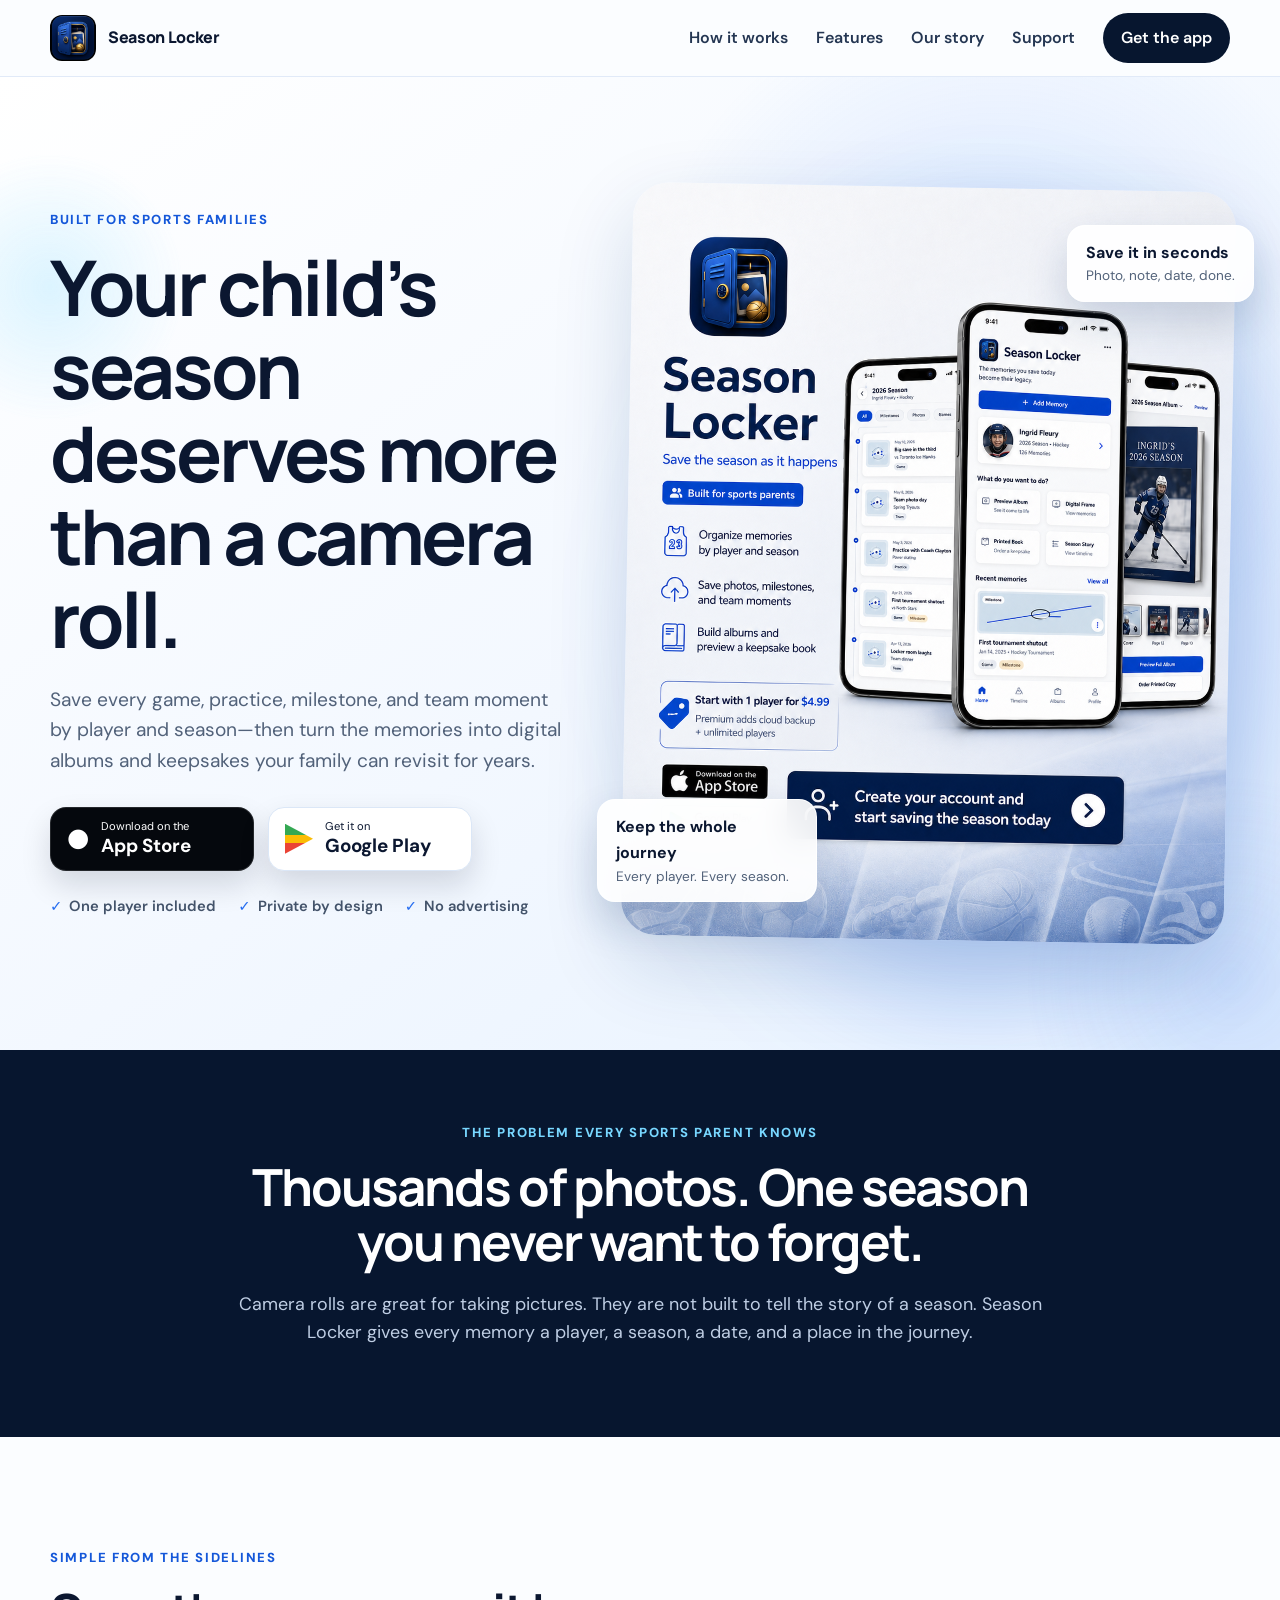
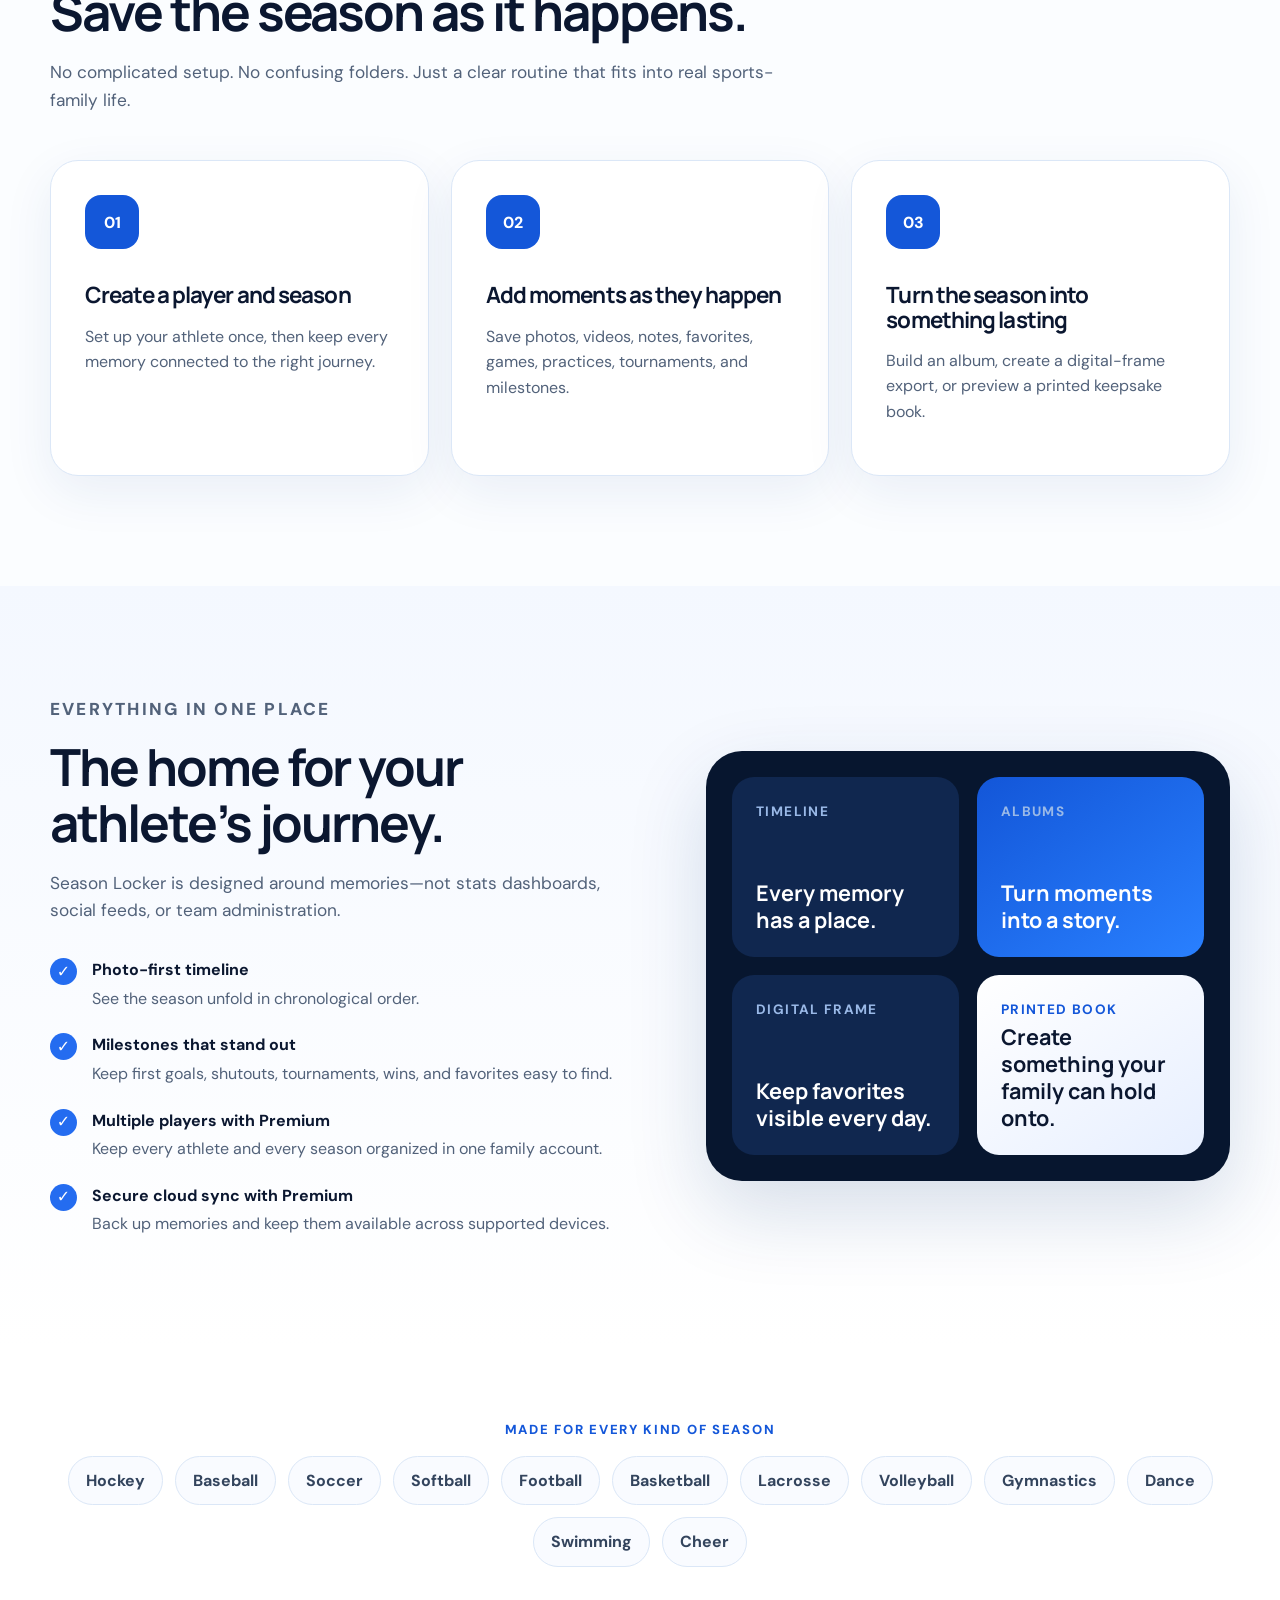
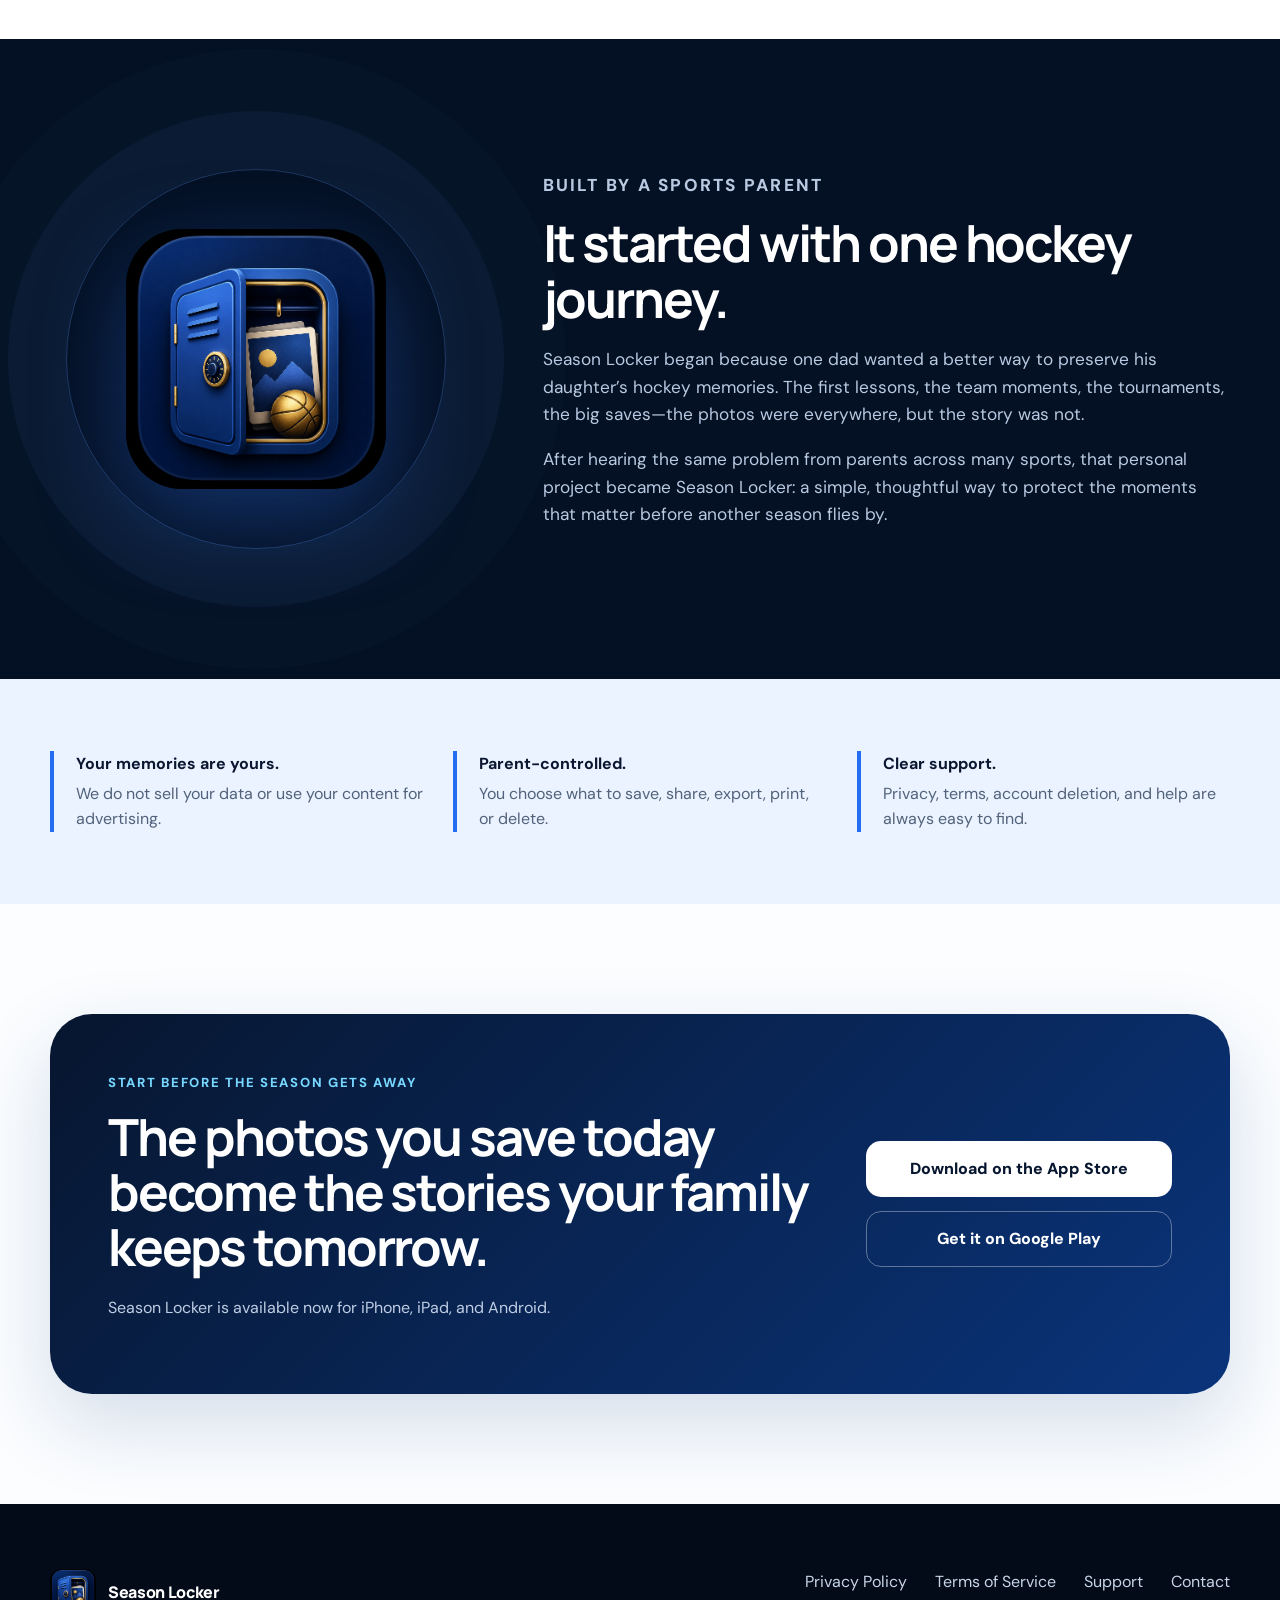
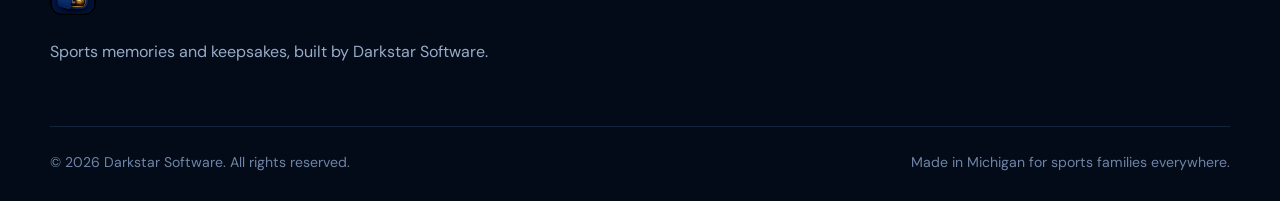
==== commit b089fe62: "Add files via upload" ====
--- a/index.html
+++ b/index.html
@@ -6,7 +6,7 @@
   <meta name="theme-color" content="#07162f" />
   <meta name="description" content="Season Locker helps sports families save photos, milestones, and memories by player and season, then turn them into digital albums and printed keepsakes." />
   <meta property="og:title" content="Season Locker — Your child's season deserves more than a camera roll" />
-  <meta property="og:description" content="Save every game, milestone, and team moment in one place. Available now on the App Store. Google Play coming soon." />
+  <meta property="og:description" content="Save every game, milestone, and team moment in one place. Available now on the App Store and Google Play." />
   <meta property="og:image" content="assets/season-locker-hero.png" />
   <meta property="og:type" content="website" />
   <title>Season Locker — Sports Memories & Keepsakes</title>
@@ -53,10 +53,10 @@
               <span class="store-icon" aria-hidden="true">●</span>
               <span><small>Download on the</small><strong>App Store</strong></span>
             </a>
-            <div class="store-button google coming-soon" role="status" aria-label="Google Play coming soon">
+            <a class="store-button google" href="https://play.google.com/store/apps/details?id=app.seasonlocker.android" target="_blank" rel="noopener" aria-label="Get Season Locker on Google Play">
               <span class="play-mark" aria-hidden="true"></span>
-              <span><small>Coming soon to</small><strong>Google Play</strong></span>
-            </div>
+              <span><small>Get it on</small><strong>Google Play</strong></span>
+            </a>
           </div>
 
           <div class="trust-line">
@@ -189,11 +189,11 @@
         <div>
           <p class="eyebrow">Start before the season gets away</p>
           <h2>The photos you save today become the stories your family keeps tomorrow.</h2>
-          <p>Season Locker is available now for iPhone and iPad. The Android version is finishing testing and will be submitted to Google Play production shortly.</p>
+          <p>Season Locker is available now for iPhone, iPad, and Android.</p>
         </div>
         <div class="cta-actions">
           <a class="primary-button" href="https://apps.apple.com/us/app/season-locker/id6784711605" target="_blank" rel="noopener">Download on the App Store</a>
-          <button class="secondary-button" type="button" id="android-notify">Notify me about Android</button>
+          <a class="secondary-button" href="https://play.google.com/store/apps/details?id=app.seasonlocker.android" target="_blank" rel="noopener">Get it on Google Play</a>
         </div>
       </div>
     </section>
@@ -221,16 +221,6 @@
     </div>
   </footer>
 
-  <div class="modal" id="android-modal" role="dialog" aria-modal="true" aria-labelledby="android-title" hidden>
-    <div class="modal-card">
-      <button class="modal-close" type="button" aria-label="Close">×</button>
-      <p class="eyebrow">Google Play is almost here</p>
-      <h2 id="android-title">Get the release link when Android goes live.</h2>
-      <p>Send us an email with the subject “Season Locker Android” and we’ll reply when the Google Play listing is available.</p>
-      <a class="primary-button" href="mailto:toddfleury1979@gmail.com?subject=Season%20Locker%20Android%20Release">Email me the Android link</a>
-    </div>
-  </div>
-
   <script src="script.js"></script>
 </body>
 </html>
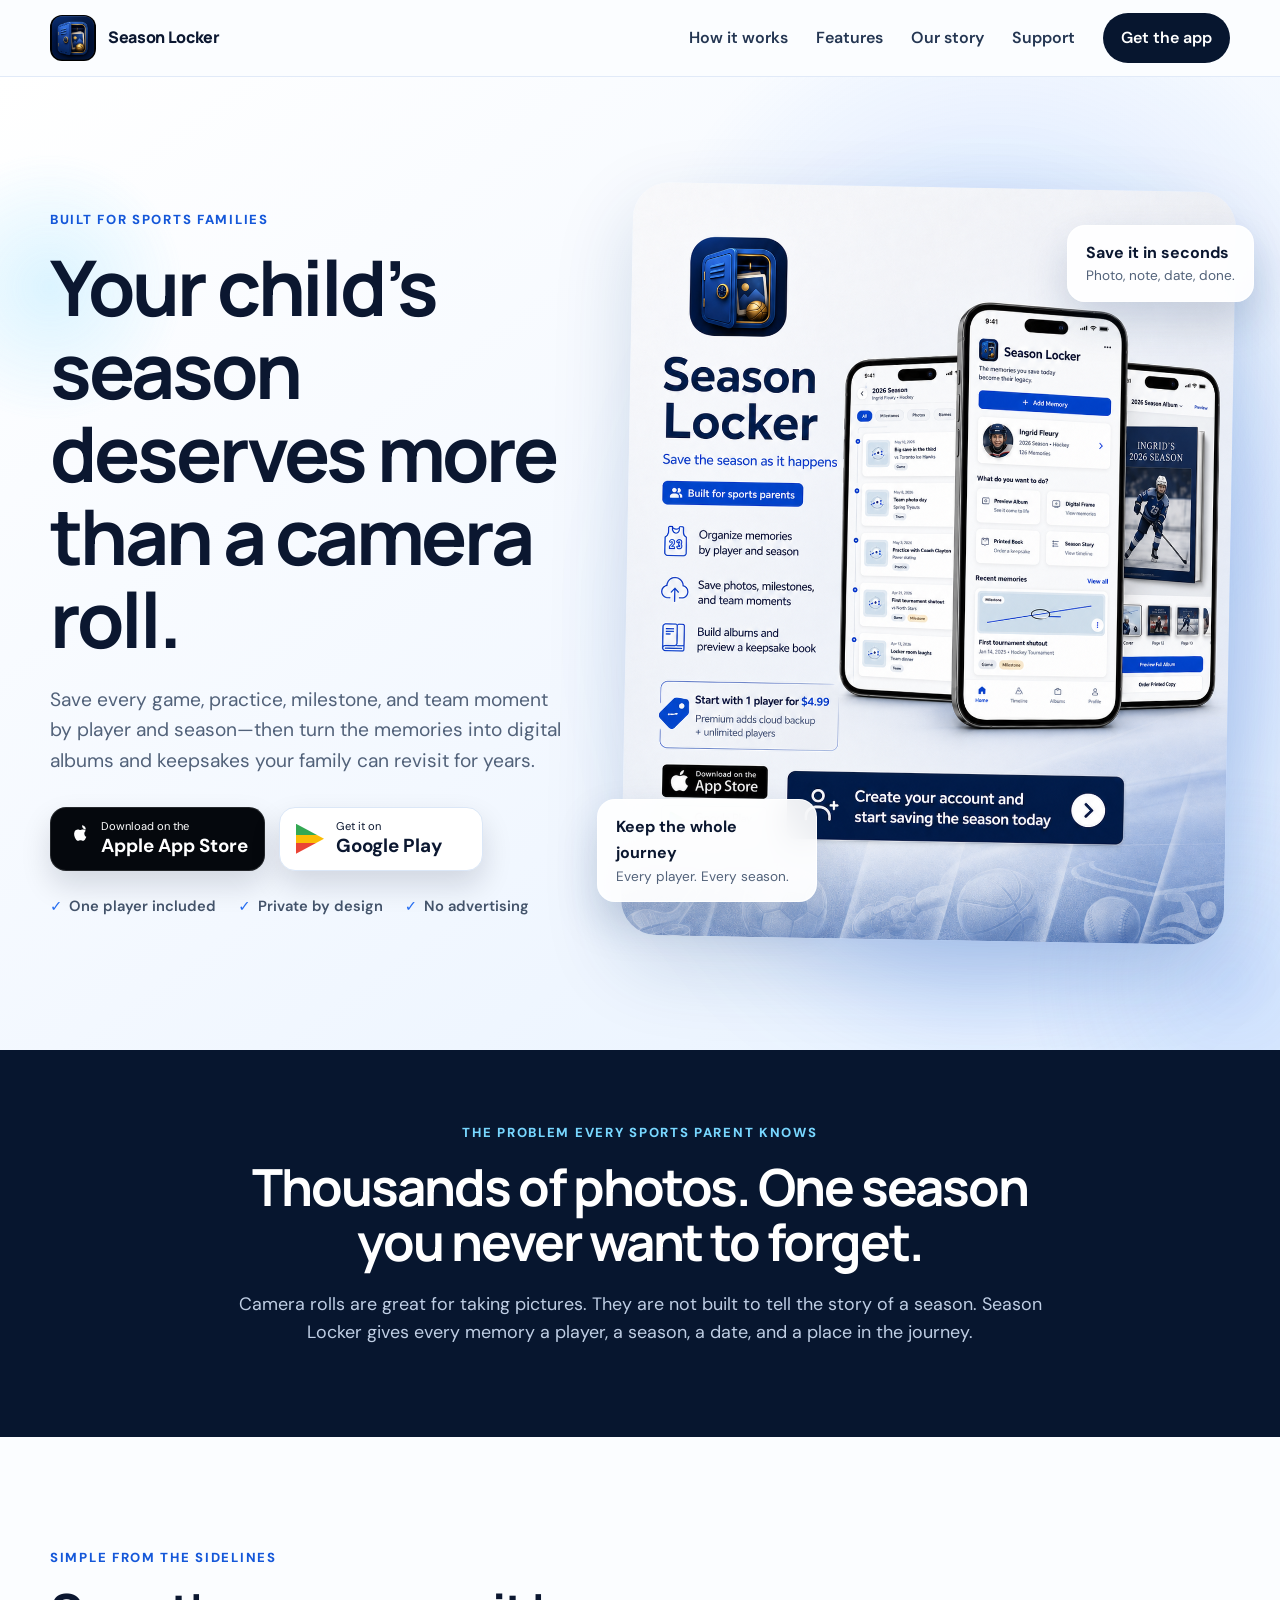
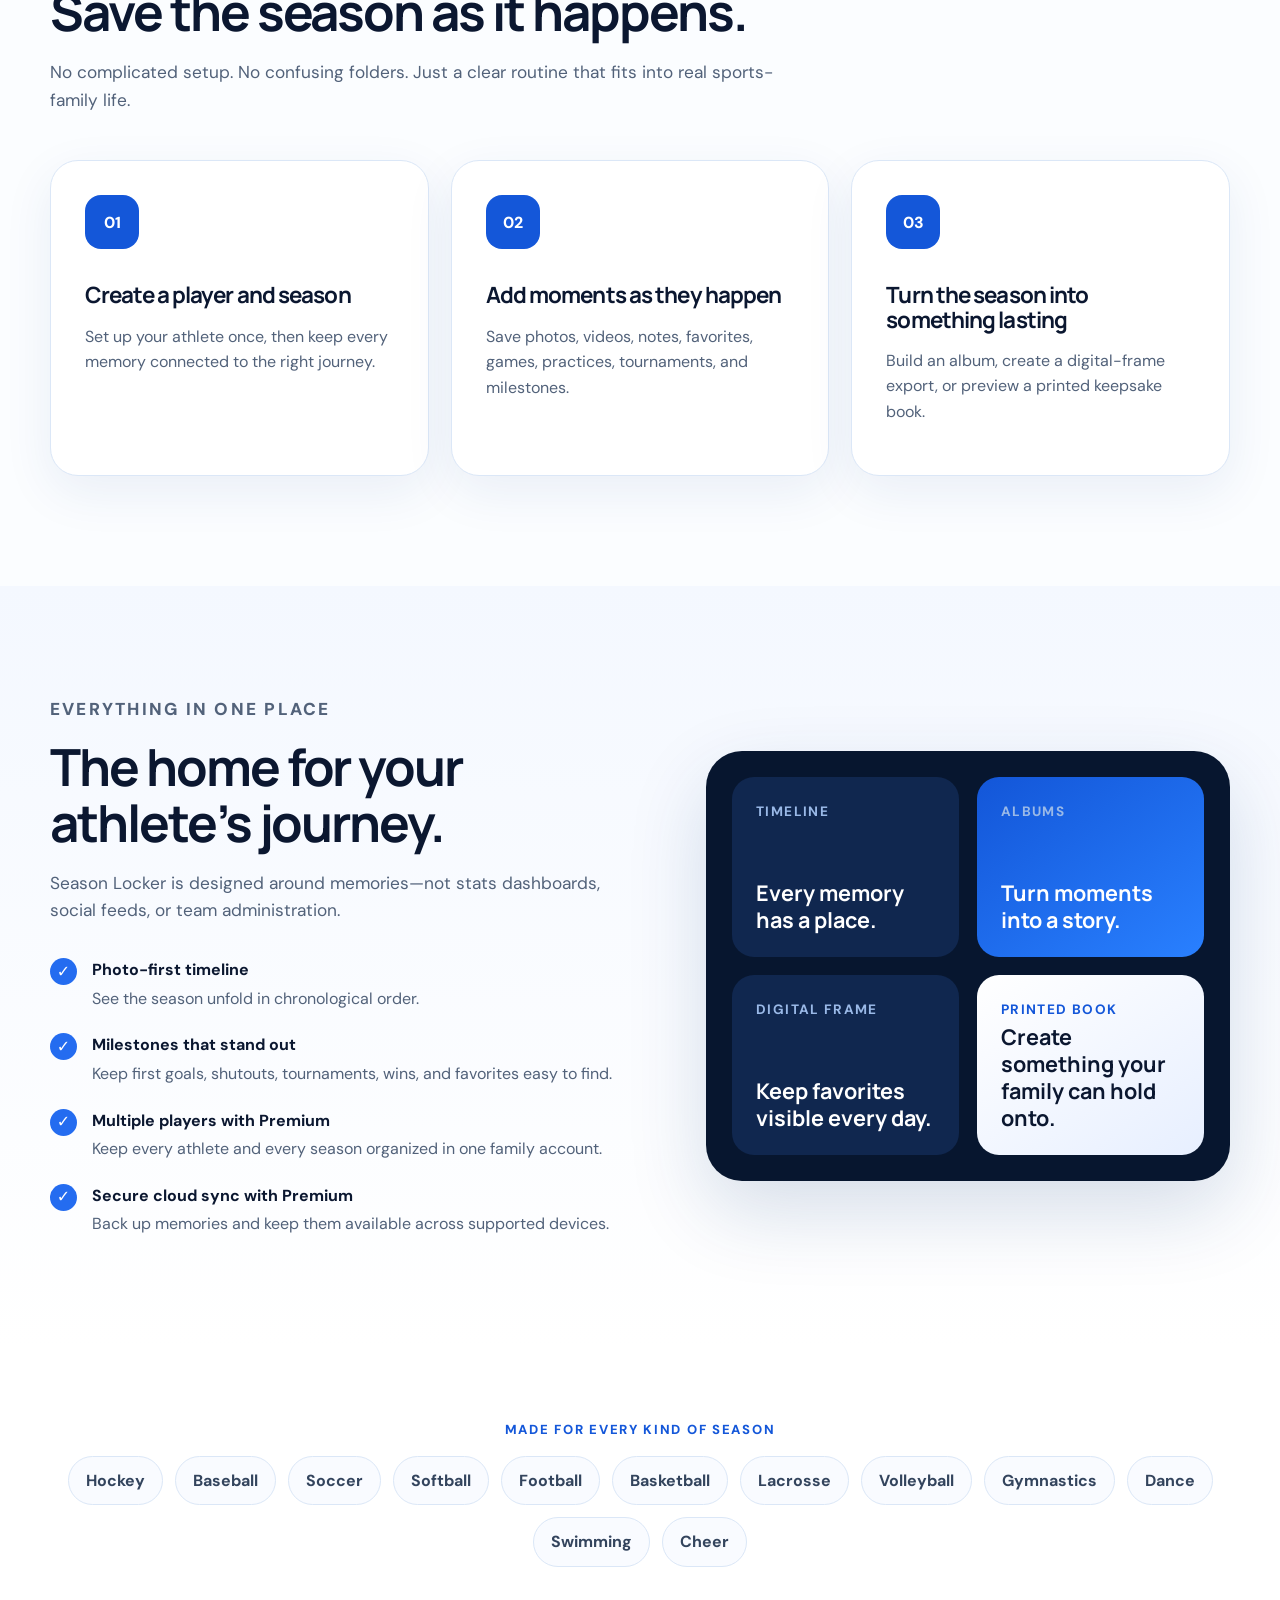
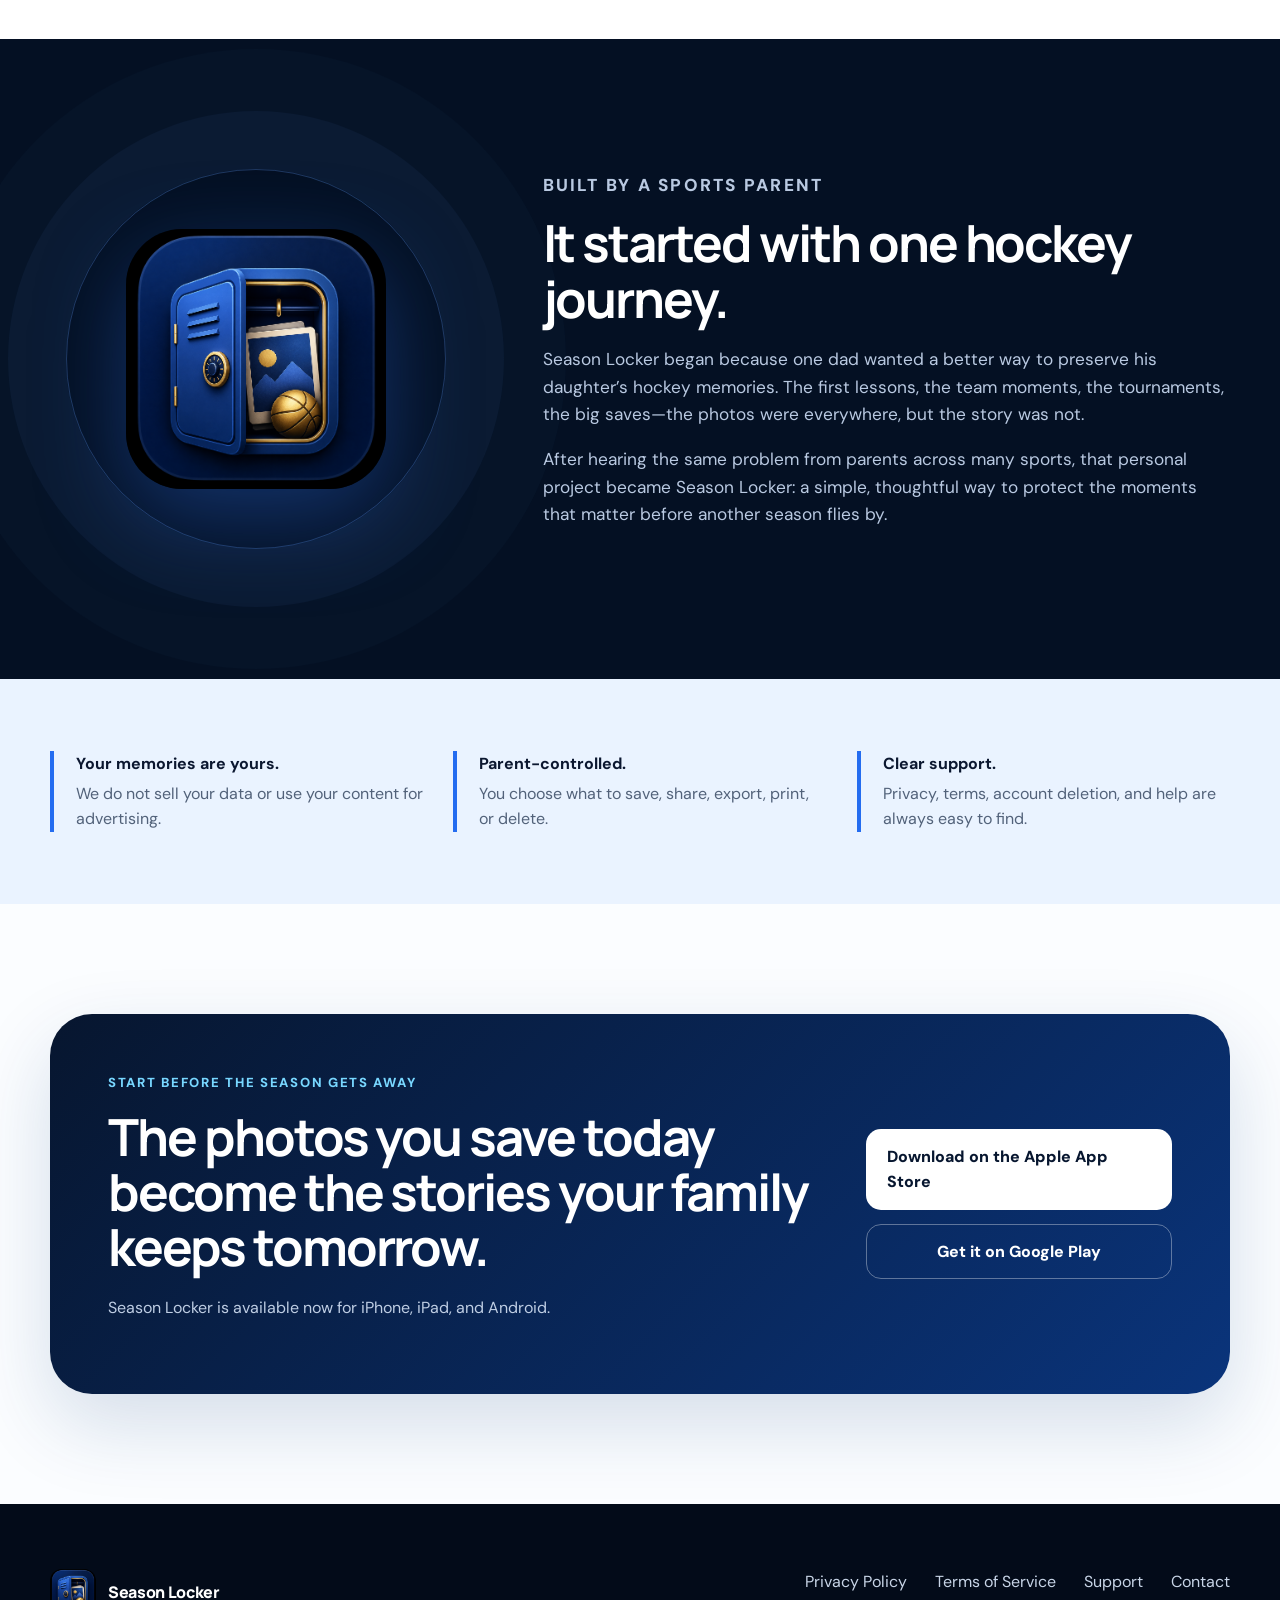
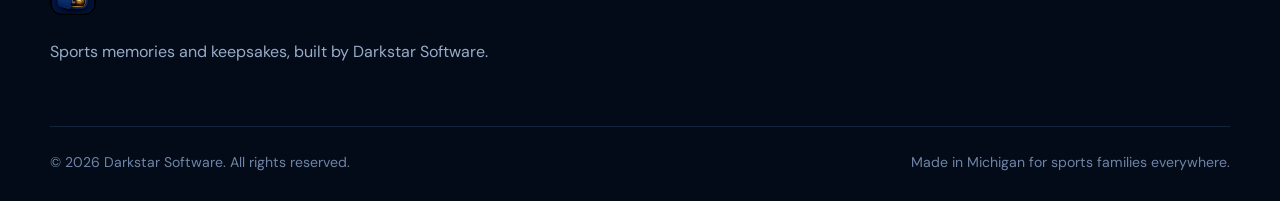
==== commit 6dfef09c: "Add files via upload" ====
--- a/index.html
+++ b/index.html
@@ -4,16 +4,81 @@
   <meta charset="utf-8" />
   <meta name="viewport" content="width=device-width, initial-scale=1" />
   <meta name="theme-color" content="#07162f" />
-  <meta name="description" content="Season Locker helps sports families save photos, milestones, and memories by player and season, then turn them into digital albums and printed keepsakes." />
+
+  <!-- Primary SEO -->
+  <title>Season Locker — Youth Sports Photo, Stats & Memory Organizer App</title>
+  <meta name="description" content="Season Locker helps sports families save photos, milestones, and memories by player and season, then turn them into digital albums and printed keepsakes. Available on iPhone and Android." />
+  <link rel="canonical" href="https://darkstarsoftware.github.io/Beyond-The-Game/" />
+  <meta name="robots" content="index, follow" />
+
+  <!-- Open Graph -->
   <meta property="og:title" content="Season Locker — Your child's season deserves more than a camera roll" />
   <meta property="og:description" content="Save every game, milestone, and team moment in one place. Available now on the App Store and Google Play." />
-  <meta property="og:image" content="assets/season-locker-hero.png" />
+  <meta property="og:image" content="https://darkstarsoftware.github.io/Beyond-The-Game/assets/season-locker-hero.png" />
+  <meta property="og:url" content="https://darkstarsoftware.github.io/Beyond-The-Game/" />
   <meta property="og:type" content="website" />
-  <title>Season Locker — Sports Memories & Keepsakes</title>
+  <meta property="og:site_name" content="Season Locker" />
+
+  <!-- Twitter/X card -->
+  <meta name="twitter:card" content="summary_large_image" />
+  <meta name="twitter:title" content="Season Locker — Your child's season deserves more than a camera roll" />
+  <meta name="twitter:description" content="Save every game, milestone, and team moment in one place. Available now on the App Store and Google Play." />
+  <meta name="twitter:image" content="https://darkstarsoftware.github.io/Beyond-The-Game/assets/season-locker-hero.png" />
+
   <link rel="preconnect" href="https://fonts.googleapis.com" />
   <link rel="preconnect" href="https://fonts.gstatic.com" crossorigin />
   <link href="https://fonts.googleapis.com/css2?family=DM+Sans:wght@400;500;600;700&family=Manrope:wght@600;700;800&display=swap" rel="stylesheet" />
   <link rel="stylesheet" href="styles.css" />
+
+  <!-- Structured data: helps Google understand this is a mobile app, improves rich result eligibility -->
+  <script type="application/ld+json">
+  {
+    "@context": "https://schema.org",
+    "@type": "MobileApplication",
+    "name": "Season Locker",
+    "operatingSystem": "iOS, Android",
+    "applicationCategory": "LifestyleApplication",
+    "description": "Season Locker helps sports families save photos, milestones, and memories by player and season, then turn them into digital albums and printed keepsakes.",
+    "url": "https://darkstarsoftware.github.io/Beyond-The-Game/",
+    "image": "https://darkstarsoftware.github.io/Beyond-The-Game/assets/season-locker-hero.png",
+    "author": {
+      "@type": "Organization",
+      "name": "Darkstar Software"
+    },
+    "offers": [
+      {
+        "@type": "Offer",
+        "price": "0",
+        "priceCurrency": "USD",
+        "url": "https://apps.apple.com/us/app/season-locker/id6784711605"
+      },
+      {
+        "@type": "Offer",
+        "price": "0",
+        "priceCurrency": "USD",
+        "url": "https://play.google.com/store/apps/details?id=app.seasonlocker.android"
+      }
+    ]
+  }
+  </script>
+
+  <!-- Meta Pixel Code -->
+  <script>
+  !function(f,b,e,v,n,t,s)
+  {if(f.fbq)return;n=f.fbq=function(){n.callMethod?
+  n.callMethod.apply(n,arguments):n.queue.push(arguments)};
+  if(!f._fbq)f._fbq=n;n.push=n;n.loaded=!0;n.version='2.0';
+  n.queue=[];t=b.createElement(e);t.async=!0;
+  t.src=v;s=b.getElementsByTagName(e)[0];
+  s.parentNode.insertBefore(t,s)}(window, document,'script',
+  'https://connect.facebook.net/en_US/fbevents.js');
+  fbq('init', '1745227083270255');
+  fbq('track', 'PageView');
+  </script>
+  <noscript><img height="1" width="1" style="display:none"
+    src="https://www.facebook.com/tr?id=1745227083270255&ev=PageView&noscript=1"
+  /></noscript>
+  <!-- End Meta Pixel Code -->
 </head>
 <body>
   <a class="skip-link" href="#main">Skip to main content</a>
@@ -21,7 +86,7 @@
   <header class="site-header" id="top">
     <div class="container nav-wrap">
       <a class="brand" href="#top" aria-label="Season Locker home">
-        <img src="assets/season-locker-icon.png" alt="" width="46" height="46" />
+        <img src="assets/season-locker-icon.png" alt="Season Locker app icon" width="46" height="46" />
         <span>Season Locker</span>
       </a>
 
@@ -32,7 +97,7 @@
           <a href="#features">Features</a>
           <a href="#story">Our story</a>
           <a href="support.html">Support</a>
-          <a class="nav-cta" href="https://apps.apple.com/us/app/season-locker/id6784711605" target="_blank" rel="noopener">Get the app</a>
+          <a class="nav-cta" href="#download">Get the app</a>
         </div>
       </nav>
     </div>
@@ -48,12 +113,16 @@
           <h1>Your child’s season deserves more than a camera roll.</h1>
           <p class="hero-lede">Save every game, practice, milestone, and team moment by player and season—then turn the memories into digital albums and keepsakes your family can revisit for years.</p>
 
-          <div class="store-row" aria-label="Download options">
-            <a class="store-button apple" href="https://apps.apple.com/us/app/season-locker/id6784711605" target="_blank" rel="noopener" aria-label="Download Season Locker on the App Store">
-              <span class="store-icon" aria-hidden="true">●</span>
-              <span><small>Download on the</small><strong>App Store</strong></span>
+          <div class="store-row" id="download" aria-label="Download options" style="scroll-margin-top: 110px;">
+            <a class="store-button apple" href="https://apps.apple.com/us/app/season-locker/id6784711605" target="_blank" rel="noopener" aria-label="Download Season Locker on the Apple App Store" data-store="ios">
+              <span class="store-icon" aria-hidden="true">
+                <svg width="22" height="22" viewBox="0 0 24 24" fill="currentColor" xmlns="http://www.w3.org/2000/svg">
+                  <path d="M16.365 1.43c.988 0 2.29.658 3.04 1.5.68.76 1.2 1.83 1.02 2.93-.98.06-2.15-.55-2.86-1.36-.66-.73-1.19-1.8-1.02-2.93.001-.03.83-.14.82-.14zm4.29 6.06c-.06.04-1.79 1.05-1.77 3.13.02 2.49 2.18 3.32 2.2 3.33-.02.06-.34 1.18-1.13 2.33-.68 1-1.39 2-2.5 2.02-1.1.02-1.46-.65-2.72-.65-1.27 0-1.66.63-2.71.67-1.06.04-1.87-1.08-2.56-2.08-1.4-2.03-2.47-5.74-1.03-8.25.71-1.24 1.98-2.03 3.35-2.05 1.05-.02 2.03.7 2.68.7.64 0 1.85-.87 3.11-.74.53.02 2.02.21 2.98 1.6z"/>
+                </svg>
+              </span>
+              <span><small>Download on the</small><strong>Apple App Store</strong></span>
             </a>
-            <a class="store-button google" href="https://play.google.com/store/apps/details?id=app.seasonlocker.android" target="_blank" rel="noopener" aria-label="Get Season Locker on Google Play">
+            <a class="store-button google" href="https://play.google.com/store/apps/details?id=app.seasonlocker.android" target="_blank" rel="noopener" aria-label="Get Season Locker on Google Play" data-store="android">
               <span class="play-mark" aria-hidden="true"></span>
               <span><small>Get it on</small><strong>Google Play</strong></span>
             </a>
@@ -192,8 +261,8 @@
           <p>Season Locker is available now for iPhone, iPad, and Android.</p>
         </div>
         <div class="cta-actions">
-          <a class="primary-button" href="https://apps.apple.com/us/app/season-locker/id6784711605" target="_blank" rel="noopener">Download on the App Store</a>
-          <a class="secondary-button" href="https://play.google.com/store/apps/details?id=app.seasonlocker.android" target="_blank" rel="noopener">Get it on Google Play</a>
+          <a class="primary-button" href="https://apps.apple.com/us/app/season-locker/id6784711605" target="_blank" rel="noopener" data-store="ios">Download on the Apple App Store</a>
+          <a class="secondary-button" href="https://play.google.com/store/apps/details?id=app.seasonlocker.android" target="_blank" rel="noopener" data-store="android">Get it on Google Play</a>
         </div>
       </div>
     </section>
@@ -203,7 +272,7 @@
     <div class="container footer-grid">
       <div class="footer-brand">
         <a class="brand" href="#top">
-          <img src="assets/season-locker-icon.png" alt="" width="42" height="42" />
+          <img src="assets/season-locker-icon.png" alt="Season Locker app icon" width="42" height="42" />
           <span>Season Locker</span>
         </a>
         <p>Sports memories and keepsakes, built by Darkstar Software.</p>
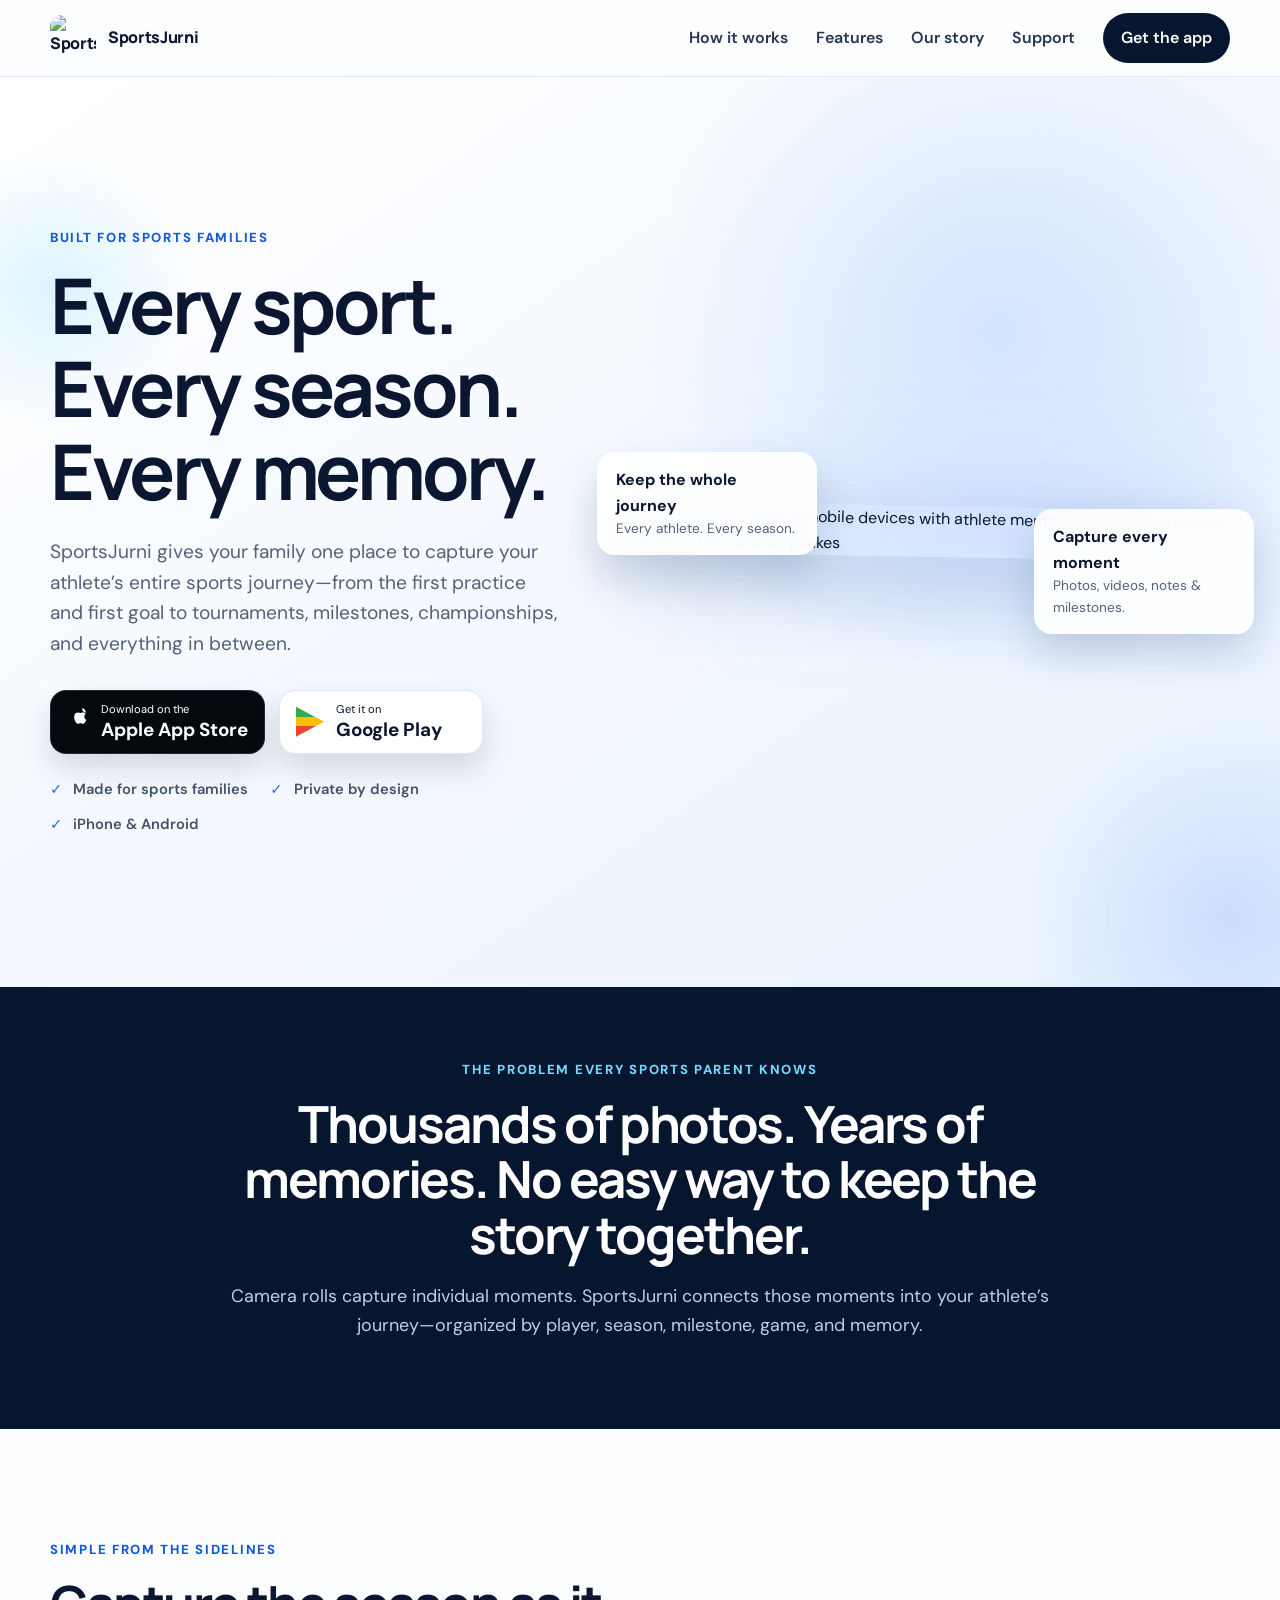
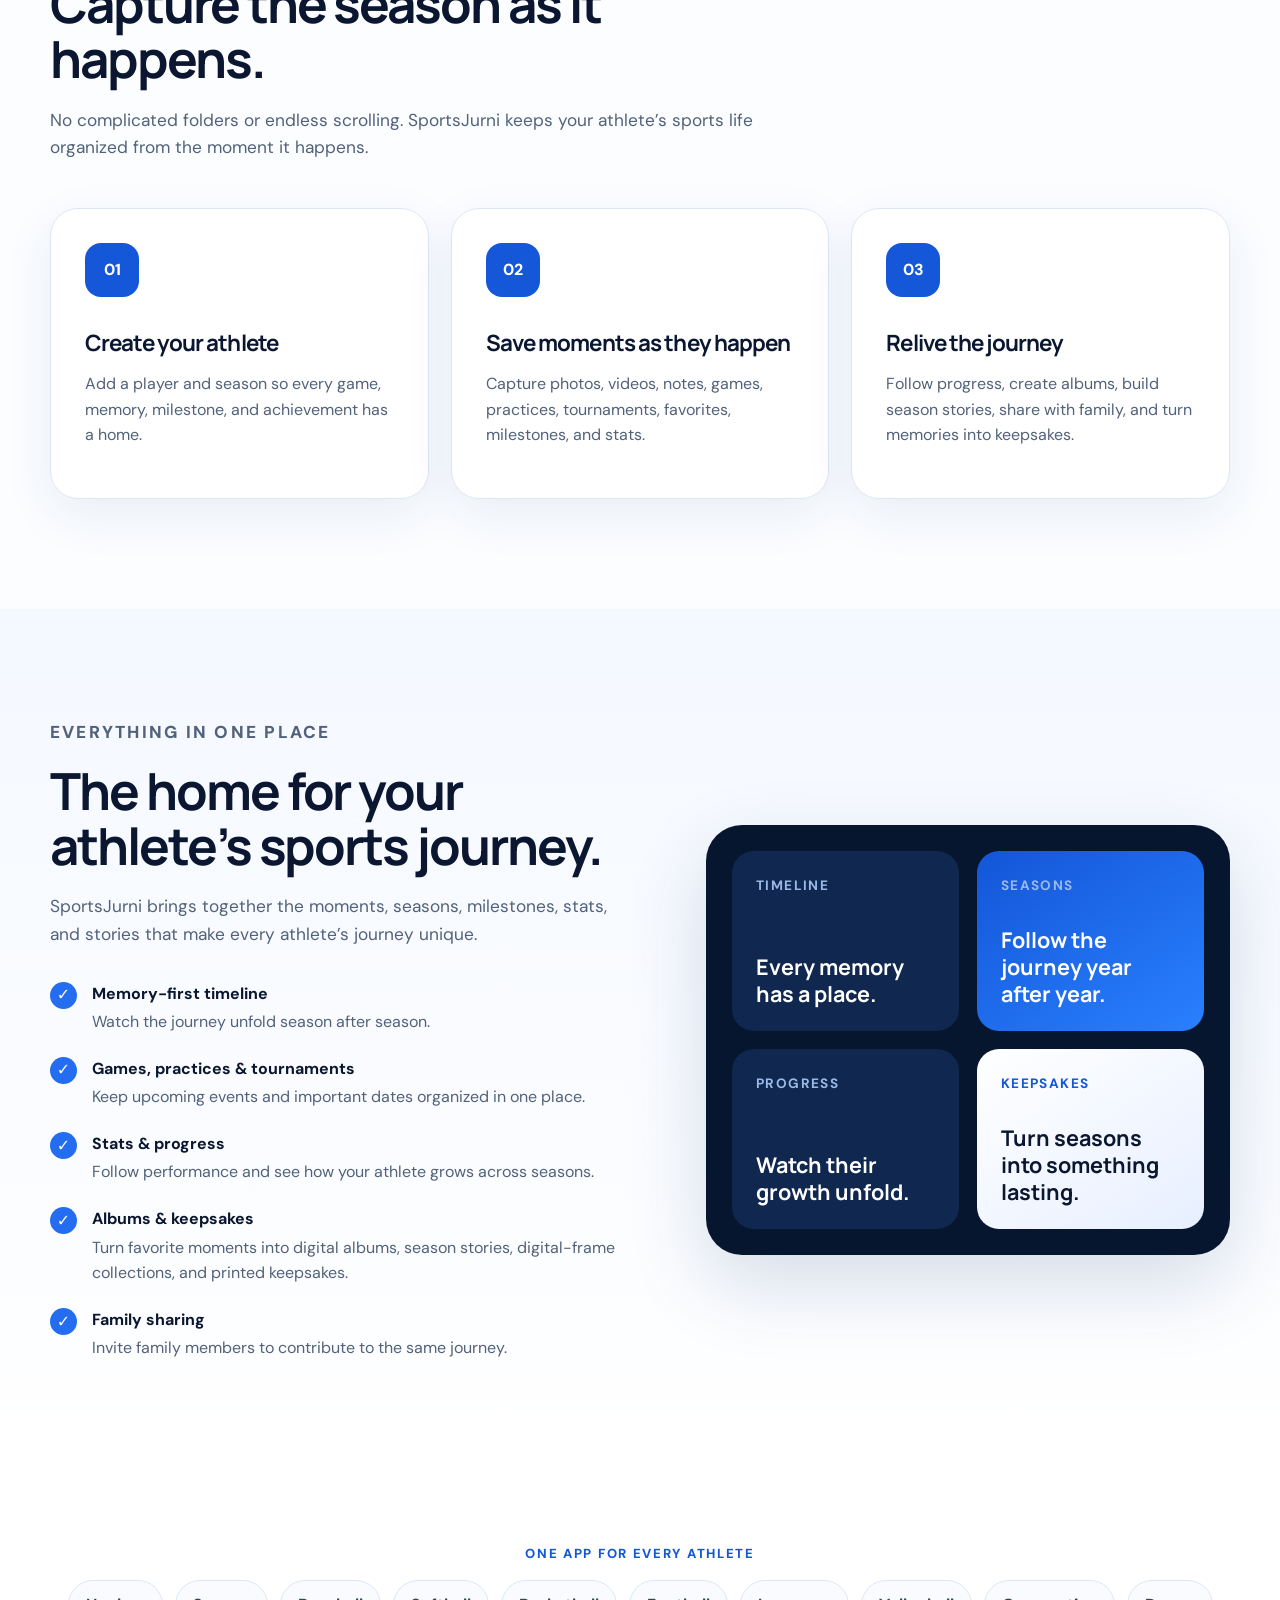
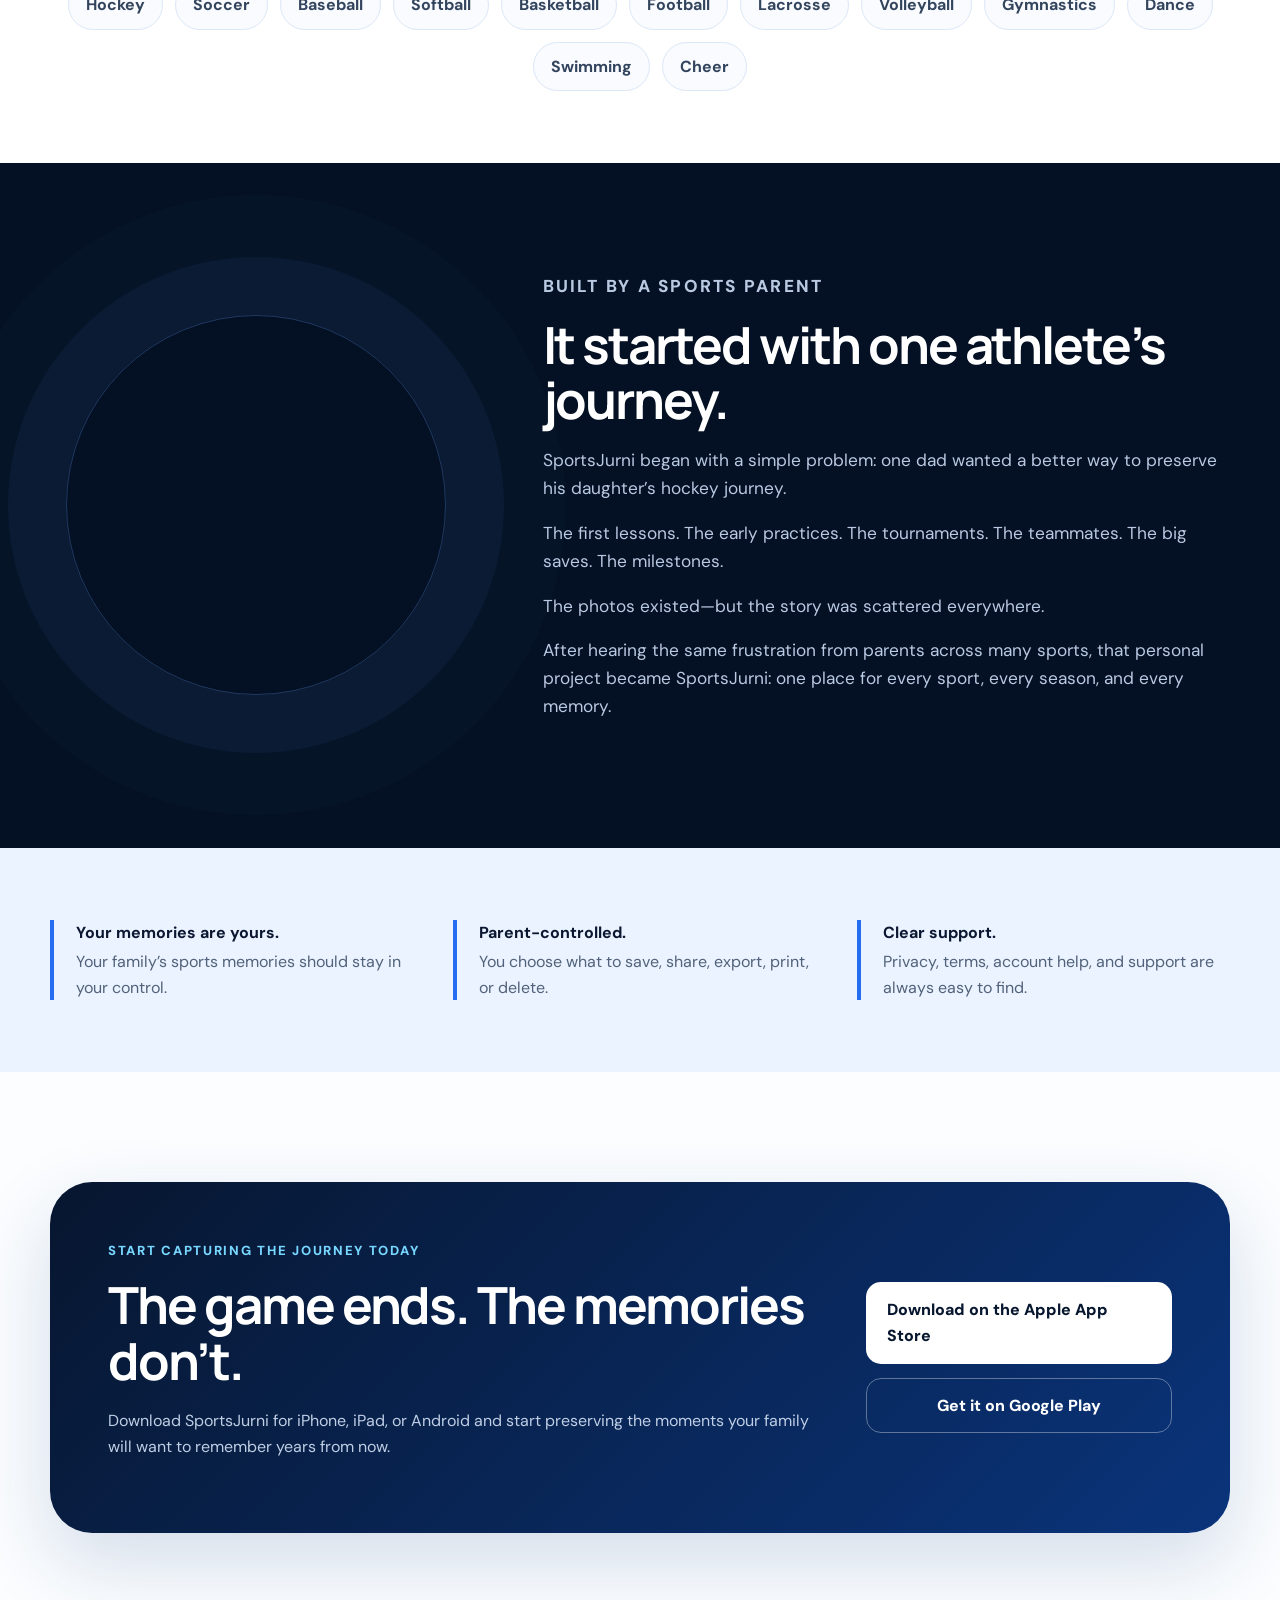
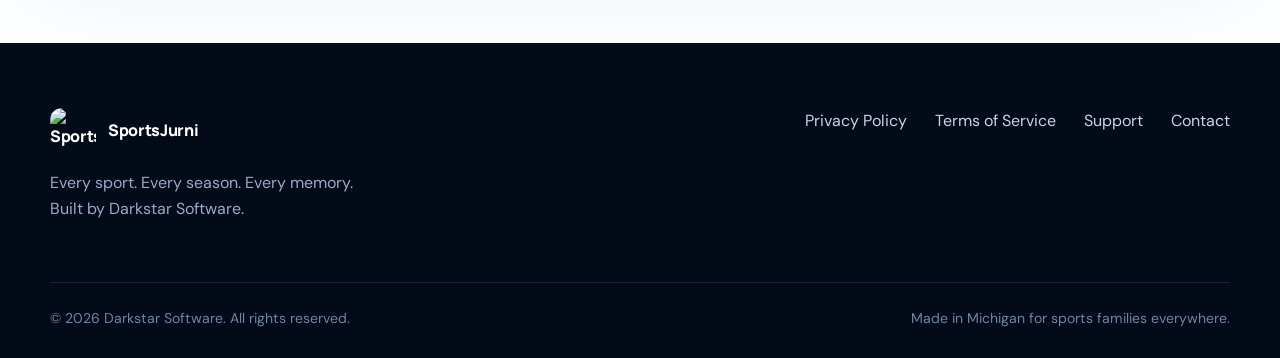
==== commit 33980bf8: "Update print statement from 'Hello' to 'Goodbye'" ====
--- a/index.html
+++ b/index.html
@@ -3,293 +3,1099 @@
 <head>
   <meta charset="utf-8" />
   <meta name="viewport" content="width=device-width, initial-scale=1" />
-  <meta name="theme-color" content="#07162f" />
-
-  <!-- Primary SEO -->
-  <title>Season Locker — Youth Sports Photo, Stats & Memory Organizer App</title>
-  <meta name="description" content="Season Locker helps sports families save photos, milestones, and memories by player and season, then turn them into digital albums and printed keepsakes. Available on iPhone and Android." />
-  <link rel="canonical" href="https://darkstarsoftware.github.io/Beyond-The-Game/" />
+  <meta name="theme-color" content="#1746D1" />
+
+  <!-- =========================================================
+       PRIMARY SEO
+  ========================================================== -->
+  <title>SportsJurni — Youth Sports Memories, Stats, Albums & Keepsakes</title>
+
+  <meta
+    name="description"
+    content="SportsJurni helps sports families save photos, videos, milestones, stats, games, seasons, and memories in one place—then turn them into digital albums, season stories, and lasting keepsakes."
+  />
+
+  <meta
+    name="keywords"
+    content="youth sports, sports memories, sports photos, athlete memories, youth athlete, sports album, sports scrapbook, sports stats, season tracker, player stats, sports calendar, hockey memories, soccer memories, baseball memories, family sports app"
+  />
+
+  <link
+    rel="canonical"
+    href="https://darkstarsoftware.github.io/Beyond-The-Game/"
+  />
+
   <meta name="robots" content="index, follow" />
 
-  <!-- Open Graph -->
-  <meta property="og:title" content="Season Locker — Your child's season deserves more than a camera roll" />
-  <meta property="og:description" content="Save every game, milestone, and team moment in one place. Available now on the App Store and Google Play." />
-  <meta property="og:image" content="https://darkstarsoftware.github.io/Beyond-The-Game/assets/season-locker-hero.png" />
-  <meta property="og:url" content="https://darkstarsoftware.github.io/Beyond-The-Game/" />
+  <!-- =========================================================
+       OPEN GRAPH / FACEBOOK / LINKEDIN
+  ========================================================== -->
+  <meta property="og:title" content="SportsJurni — Every sport. Every season. Every memory." />
+
+  <meta
+    property="og:description"
+    content="Capture your athlete’s entire sports journey. Save memories, milestones, stats, games, seasons, albums, and keepsakes in one place."
+  />
+
+  <meta
+    property="og:image"
+    content="https://darkstarsoftware.github.io/Beyond-The-Game/assets/sportsjurni-hero.png"
+  />
+
+  <meta
+    property="og:url"
+    content="https://darkstarsoftware.github.io/Beyond-The-Game/"
+  />
+
   <meta property="og:type" content="website" />
-  <meta property="og:site_name" content="Season Locker" />
-
-  <!-- Twitter/X card -->
+  <meta property="og:site_name" content="SportsJurni" />
+
+  <!-- =========================================================
+       TWITTER / X
+  ========================================================== -->
   <meta name="twitter:card" content="summary_large_image" />
-  <meta name="twitter:title" content="Season Locker — Your child's season deserves more than a camera roll" />
-  <meta name="twitter:description" content="Save every game, milestone, and team moment in one place. Available now on the App Store and Google Play." />
-  <meta name="twitter:image" content="https://darkstarsoftware.github.io/Beyond-The-Game/assets/season-locker-hero.png" />
-
+
+  <meta
+    name="twitter:title"
+    content="SportsJurni — Every sport. Every season. Every memory."
+  />
+
+  <meta
+    name="twitter:description"
+    content="The home for your athlete’s sports journey. Save memories, seasons, milestones, stats, albums, and keepsakes in one place."
+  />
+
+  <meta
+    name="twitter:image"
+    content="https://darkstarsoftware.github.io/Beyond-The-Game/assets/sportsjurni-hero.png"
+  />
+
+  <!-- =========================================================
+       FONTS / STYLES
+  ========================================================== -->
   <link rel="preconnect" href="https://fonts.googleapis.com" />
   <link rel="preconnect" href="https://fonts.gstatic.com" crossorigin />
-  <link href="https://fonts.googleapis.com/css2?family=DM+Sans:wght@400;500;600;700&family=Manrope:wght@600;700;800&display=swap" rel="stylesheet" />
+
+  <link
+    href="https://fonts.googleapis.com/css2?family=DM+Sans:wght@400;500;600;700&family=Manrope:wght@600;700;800&display=swap"
+    rel="stylesheet"
+  />
+
   <link rel="stylesheet" href="styles.css" />
 
-  <!-- Structured data: helps Google understand this is a mobile app, improves rich result eligibility -->
+  <!-- =========================================================
+       STRUCTURED DATA
+  ========================================================== -->
   <script type="application/ld+json">
   {
     "@context": "https://schema.org",
     "@type": "MobileApplication",
-    "name": "Season Locker",
+    "name": "SportsJurni",
     "operatingSystem": "iOS, Android",
-    "applicationCategory": "LifestyleApplication",
-    "description": "Season Locker helps sports families save photos, milestones, and memories by player and season, then turn them into digital albums and printed keepsakes.",
+    "applicationCategory": "SportsApplication",
+    "description": "SportsJurni helps sports families capture, organize, and preserve an athlete's entire sports journey, including photos, videos, milestones, stats, games, seasons, albums, and keepsakes.",
     "url": "https://darkstarsoftware.github.io/Beyond-The-Game/",
-    "image": "https://darkstarsoftware.github.io/Beyond-The-Game/assets/season-locker-hero.png",
+    "image": "https://darkstarsoftware.github.io/Beyond-The-Game/assets/sportsjurni-hero.png",
     "author": {
       "@type": "Organization",
       "name": "Darkstar Software"
     },
-    "offers": [
-      {
-        "@type": "Offer",
-        "price": "0",
-        "priceCurrency": "USD",
-        "url": "https://apps.apple.com/us/app/season-locker/id6784711605"
-      },
-      {
-        "@type": "Offer",
-        "price": "0",
-        "priceCurrency": "USD",
-        "url": "https://play.google.com/store/apps/details?id=app.seasonlocker.android"
-      }
+    "sameAs": [
+      "https://apps.apple.com/us/app/sportsjurni/id6784711605",
+      "https://play.google.com/store/apps/details?id=app.seasonlocker.android"
     ]
   }
   </script>
 
-  <!-- Meta Pixel Code -->
+  <!-- =========================================================
+       META PIXEL
+       DO NOT CHANGE ID
+  ========================================================== -->
   <script>
   !function(f,b,e,v,n,t,s)
   {if(f.fbq)return;n=f.fbq=function(){n.callMethod?
   n.callMethod.apply(n,arguments):n.queue.push(arguments)};
   if(!f._fbq)f._fbq=n;n.push=n;n.loaded=!0;n.version='2.0';
-  n.queue=[];t=b.createElement(e);t.async=!0;
-  t.src=v;s=b.getElementsByTagName(e)[0];
-  s.parentNode.insertBefore(t,s)}(window, document,'script',
-  'https://connect.facebook.net/en_US/fbevents.js');
+  n.queue=[];t=b.createElement(e);t.async=!0;t.src=v;
+  s=b.getElementsByTagName(e)[0];
+  s.parentNode.insertBefore(t,s)}(
+    window,
+    document,
+    'script',
+    'https://connect.facebook.net/en_US/fbevents.js'
+  );
+
   fbq('init', '1745227083270255');
   fbq('track', 'PageView');
   </script>
-  <noscript><img height="1" width="1" style="display:none"
-    src="https://www.facebook.com/tr?id=1745227083270255&ev=PageView&noscript=1"
-  /></noscript>
-  <!-- End Meta Pixel Code -->
+
+  <noscript>
+    <img
+      height="1"
+      width="1"
+      style="display:none"
+      src="https://www.facebook.com/tr?id=1745227083270255&ev=PageView&noscript=1"
+      alt=""
+    />
+  </noscript>
+
+  <!-- =========================================================
+       TIKTOK PIXEL
+       DO NOT CHANGE ID
+  ========================================================== -->
+  <script>
+  !function (w, d, t) {
+    w.TiktokAnalyticsObject=t;
+
+    var ttq=w[t]=w[t]||[];
+
+    ttq.methods=[
+      "page",
+      "track",
+      "identify",
+      "instances",
+      "debug",
+      "on",
+      "off",
+      "once",
+      "ready",
+      "alias",
+      "group",
+      "enableCookie",
+      "disableCookie",
+      "holdConsent",
+      "revokeConsent",
+      "grantConsent"
+    ];
+
+    ttq.setAndDefer=function(t,e){
+      t[e]=function(){
+        t.push([e].concat(
+          Array.prototype.slice.call(arguments,0)
+        ))
+      }
+    };
+
+    for(var i=0;i<ttq.methods.length;i++){
+      ttq.setAndDefer(ttq,ttq.methods[i]);
+    }
+
+    ttq.instance=function(t){
+      for(
+        var e=ttq._i[t]||[],
+        n=0;
+        n<ttq.methods.length;
+        n++
+      ){
+        ttq.setAndDefer(e,ttq.methods[n]);
+      }
+      return e
+    };
+
+    ttq.load=function(e,n){
+      var r="https://analytics.tiktok.com/i18n/pixel/events.js",
+      o=n&&n.partner;
+
+      ttq._i=ttq._i||{};
+      ttq._i[e]=[];
+      ttq._i[e]._u=r;
+      ttq._t=ttq._t||{};
+      ttq._t[e]=+new Date;
+      ttq._o=ttq._o||{};
+      ttq._o[e]=n||{};
+
+      n=document.createElement("script");
+      n.type="text/javascript";
+      n.async=!0;
+      n.src=r+"?sdkid="+e+"&lib="+t;
+
+      e=document.getElementsByTagName("script")[0];
+      e.parentNode.insertBefore(n,e)
+    };
+
+    ttq.load('D9PLHRRC77U7RKPO8UP0');
+    ttq.page();
+
+  }(window, document, 'ttq');
+  </script>
 </head>
+
+
 <body>
-  <a class="skip-link" href="#main">Skip to main content</a>
-
+
+  <!-- =========================================================
+       ACCESSIBILITY
+  ========================================================== -->
+  <a class="skip-link" href="#main">
+    Skip to main content
+  </a>
+
+
+  <!-- =========================================================
+       HEADER
+  ========================================================== -->
   <header class="site-header" id="top">
+
     <div class="container nav-wrap">
-      <a class="brand" href="#top" aria-label="Season Locker home">
-        <img src="assets/season-locker-icon.png" alt="Season Locker app icon" width="46" height="46" />
-        <span>Season Locker</span>
+
+      <a
+        class="brand"
+        href="#top"
+        aria-label="SportsJurni home"
+      >
+        <img
+          src="assets/sportsjurni-icon.png"
+          alt="SportsJurni app icon"
+          width="46"
+          height="46"
+        />
+
+        <span>SportsJurni</span>
       </a>
 
+
       <nav aria-label="Main navigation">
-        <button class="menu-button" aria-expanded="false" aria-controls="site-menu">Menu</button>
-        <div class="site-menu" id="site-menu">
-          <a href="#how-it-works">How it works</a>
-          <a href="#features">Features</a>
-          <a href="#story">Our story</a>
-          <a href="support.html">Support</a>
-          <a class="nav-cta" href="#download">Get the app</a>
-        </div>
+
+        <button
+          class="menu-button"
+          aria-expanded="false"
+          aria-controls="site-menu"
+        >
+          Menu
+        </button>
+
+        <div
+          class="site-menu"
+          id="site-menu"
+        >
+
+          <a href="#how-it-works">
+            How it works
+          </a>
+
+          <a href="#features">
+            Features
+          </a>
+
+          <a href="#story">
+            Our story
+          </a>
+
+          <a href="support.html">
+            Support
+          </a>
+
+          <a
+            class="nav-cta"
+            href="#download"
+          >
+            Get the app
+          </a>
+
+        </div>
+
       </nav>
+
     </div>
+
   </header>
 
+
+  <!-- =========================================================
+       MAIN
+  ========================================================== -->
   <main id="main">
+
+
+    <!-- =======================================================
+         HERO
+    ======================================================== -->
     <section class="hero section-pad">
-      <div class="hero-orb orb-one" aria-hidden="true"></div>
-      <div class="hero-orb orb-two" aria-hidden="true"></div>
+
+      <div
+        class="hero-orb orb-one"
+        aria-hidden="true"
+      ></div>
+
+      <div
+        class="hero-orb orb-two"
+        aria-hidden="true"
+      ></div>
+
+
       <div class="container hero-grid">
+
+
+        <!-- HERO COPY -->
         <div class="hero-copy reveal">
-          <p class="eyebrow">Built for sports families</p>
-          <h1>Your child’s season deserves more than a camera roll.</h1>
-          <p class="hero-lede">Save every game, practice, milestone, and team moment by player and season—then turn the memories into digital albums and keepsakes your family can revisit for years.</p>
-
-          <div class="store-row" id="download" aria-label="Download options" style="scroll-margin-top: 110px;">
-            <a class="store-button apple" href="https://apps.apple.com/us/app/season-locker/id6784711605" target="_blank" rel="noopener" aria-label="Download Season Locker on the Apple App Store" data-store="ios">
-              <span class="store-icon" aria-hidden="true">
-                <svg width="22" height="22" viewBox="0 0 24 24" fill="currentColor" xmlns="http://www.w3.org/2000/svg">
+
+          <p class="eyebrow">
+            Built for sports families
+          </p>
+
+          <h1>
+            Every sport.<br>
+            Every season.<br>
+            Every memory.
+          </h1>
+
+          <p class="hero-lede">
+            SportsJurni gives your family one place to capture
+            your athlete’s entire sports journey—from the first
+            practice and first goal to tournaments, milestones,
+            championships, and everything in between.
+          </p>
+
+
+          <!-- STORE BUTTONS -->
+          <div
+            class="store-row"
+            id="download"
+            aria-label="Download SportsJurni"
+            style="scroll-margin-top:110px;"
+          >
+
+
+            <!-- APPLE -->
+            <a
+              class="store-button apple"
+              href="https://apps.apple.com/us/app/sportsjurni/id6784711605"
+              target="_blank"
+              rel="noopener"
+              aria-label="Download SportsJurni on the Apple App Store"
+              data-store="ios"
+            >
+
+              <span
+                class="store-icon"
+                aria-hidden="true"
+              >
+
+                <svg
+                  width="22"
+                  height="22"
+                  viewBox="0 0 24 24"
+                  fill="currentColor"
+                  xmlns="http://www.w3.org/2000/svg"
+                >
                   <path d="M16.365 1.43c.988 0 2.29.658 3.04 1.5.68.76 1.2 1.83 1.02 2.93-.98.06-2.15-.55-2.86-1.36-.66-.73-1.19-1.8-1.02-2.93.001-.03.83-.14.82-.14zm4.29 6.06c-.06.04-1.79 1.05-1.77 3.13.02 2.49 2.18 3.32 2.2 3.33-.02.06-.34 1.18-1.13 2.33-.68 1-1.39 2-2.5 2.02-1.1.02-1.46-.65-2.72-.65-1.27 0-1.66.63-2.71.67-1.06.04-1.87-1.08-2.56-2.08-1.4-2.03-2.47-5.74-1.03-8.25.71-1.24 1.98-2.03 3.35-2.05 1.05-.02 2.03.7 2.68.7.64 0 1.85-.87 3.11-.74.53.02 2.02.21 2.98 1.6z"/>
                 </svg>
+
               </span>
-              <span><small>Download on the</small><strong>Apple App Store</strong></span>
+
+              <span>
+                <small>
+                  Download on the
+                </small>
+
+                <strong>
+                  Apple App Store
+                </strong>
+              </span>
+
             </a>
-            <a class="store-button google" href="https://play.google.com/store/apps/details?id=app.seasonlocker.android" target="_blank" rel="noopener" aria-label="Get Season Locker on Google Play" data-store="android">
-              <span class="play-mark" aria-hidden="true"></span>
-              <span><small>Get it on</small><strong>Google Play</strong></span>
+
+
+            <!-- GOOGLE -->
+            <a
+              class="store-button google"
+              href="https://play.google.com/store/apps/details?id=app.seasonlocker.android"
+              target="_blank"
+              rel="noopener"
+              aria-label="Get SportsJurni on Google Play"
+              data-store="android"
+            >
+
+              <span
+                class="play-mark"
+                aria-hidden="true"
+              ></span>
+
+              <span>
+                <small>
+                  Get it on
+                </small>
+
+                <strong>
+                  Google Play
+                </strong>
+              </span>
+
             </a>
+
           </div>
 
+
+          <!-- TRUST -->
           <div class="trust-line">
-            <span>One player included</span>
-            <span>Private by design</span>
-            <span>No advertising</span>
+
+            <span>
+              Made for sports families
+            </span>
+
+            <span>
+              Private by design
+            </span>
+
+            <span>
+              iPhone & Android
+            </span>
+
           </div>
-        </div>
-
+
+        </div>
+
+
+        <!-- HERO VISUAL -->
         <div class="hero-visual reveal delay-one">
-          <div class="visual-glow" aria-hidden="true"></div>
-          <img src="assets/season-locker-hero.png" alt="Season Locker app shown on iPhones with player memories, timeline, albums, and a printed season book preview" />
+
+          <div
+            class="visual-glow"
+            aria-hidden="true"
+          ></div>
+
+          <img
+            src="assets/sportsjurni-hero.png"
+            alt="SportsJurni shown on mobile devices with athlete memories, timelines, seasons, albums, stats, and keepsakes"
+          />
+
+
           <div class="floating-card card-top">
-            <strong>Save it in seconds</strong>
-            <span>Photo, note, date, done.</span>
+
+            <strong>
+              Capture every moment
+            </strong>
+
+            <span>
+              Photos, videos, notes & milestones.
+            </span>
+
           </div>
+
+
           <div class="floating-card card-bottom">
-            <strong>Keep the whole journey</strong>
-            <span>Every player. Every season.</span>
+
+            <strong>
+              Keep the whole journey
+            </strong>
+
+            <span>
+              Every athlete. Every season.
+            </span>
+
           </div>
-        </div>
+
+        </div>
+
       </div>
+
     </section>
 
+
+    <!-- =======================================================
+         PROBLEM
+    ======================================================== -->
     <section class="problem section-pad compact">
+
       <div class="container centered reveal">
-        <p class="eyebrow">The problem every sports parent knows</p>
-        <h2>Thousands of photos. One season you never want to forget.</h2>
-        <p>Camera rolls are great for taking pictures. They are not built to tell the story of a season. Season Locker gives every memory a player, a season, a date, and a place in the journey.</p>
+
+        <p class="eyebrow">
+          The problem every sports parent knows
+        </p>
+
+        <h2>
+          Thousands of photos.
+          Years of memories.
+          No easy way to keep the story together.
+        </h2>
+
+        <p>
+          Camera rolls capture individual moments.
+          SportsJurni connects those moments into your
+          athlete’s journey—organized by player, season,
+          milestone, game, and memory.
+        </p>
+
       </div>
+
     </section>
 
-    <section class="steps section-pad" id="how-it-works">
+
+    <!-- =======================================================
+         HOW IT WORKS
+    ======================================================== -->
+    <section
+      class="steps section-pad"
+      id="how-it-works"
+    >
+
       <div class="container">
+
+
         <div class="section-heading reveal">
-          <p class="eyebrow">Simple from the sidelines</p>
-          <h2>Save the season as it happens.</h2>
-          <p>No complicated setup. No confusing folders. Just a clear routine that fits into real sports-family life.</p>
-        </div>
+
+          <p class="eyebrow">
+            Simple from the sidelines
+          </p>
+
+          <h2>
+            Capture the season as it happens.
+          </h2>
+
+          <p>
+            No complicated folders or endless scrolling.
+            SportsJurni keeps your athlete’s sports life
+            organized from the moment it happens.
+          </p>
+
+        </div>
+
 
         <div class="step-grid">
+
+
           <article class="step-card reveal">
-            <span class="step-number">01</span>
-            <h3>Create a player and season</h3>
-            <p>Set up your athlete once, then keep every memory connected to the right journey.</p>
+
+            <span class="step-number">
+              01
+            </span>
+
+            <h3>
+              Create your athlete
+            </h3>
+
+            <p>
+              Add a player and season so every game,
+              memory, milestone, and achievement has
+              a home.
+            </p>
+
           </article>
+
+
           <article class="step-card reveal delay-one">
-            <span class="step-number">02</span>
-            <h3>Add moments as they happen</h3>
-            <p>Save photos, videos, notes, favorites, games, practices, tournaments, and milestones.</p>
+
+            <span class="step-number">
+              02
+            </span>
+
+            <h3>
+              Save moments as they happen
+            </h3>
+
+            <p>
+              Capture photos, videos, notes, games,
+              practices, tournaments, favorites,
+              milestones, and stats.
+            </p>
+
           </article>
+
+
           <article class="step-card reveal delay-two">
-            <span class="step-number">03</span>
-            <h3>Turn the season into something lasting</h3>
-            <p>Build an album, create a digital-frame export, or preview a printed keepsake book.</p>
+
+            <span class="step-number">
+              03
+            </span>
+
+            <h3>
+              Relive the journey
+            </h3>
+
+            <p>
+              Follow progress, create albums,
+              build season stories, share with family,
+              and turn memories into keepsakes.
+            </p>
+
           </article>
-        </div>
+
+
+        </div>
+
       </div>
+
     </section>
 
-    <section class="features section-pad" id="features">
+
+    <!-- =======================================================
+         FEATURES
+    ======================================================== -->
+    <section
+      class="features section-pad"
+      id="features"
+    >
+
       <div class="container feature-grid">
+
+
         <div class="feature-copy reveal">
-          <p class="eyebrow">Everything in one place</p>
-          <h2>The home for your athlete’s journey.</h2>
-          <p>Season Locker is designed around memories—not stats dashboards, social feeds, or team administration.</p>
+
+          <p class="eyebrow">
+            Everything in one place
+          </p>
+
+          <h2>
+            The home for your athlete’s sports journey.
+          </h2>
+
+          <p>
+            SportsJurni brings together the moments,
+            seasons, milestones, stats, and stories
+            that make every athlete’s journey unique.
+          </p>
+
+
           <ul class="check-list">
-            <li><strong>Photo-first timeline</strong><span>See the season unfold in chronological order.</span></li>
-            <li><strong>Milestones that stand out</strong><span>Keep first goals, shutouts, tournaments, wins, and favorites easy to find.</span></li>
-            <li><strong>Multiple players with Premium</strong><span>Keep every athlete and every season organized in one family account.</span></li>
-            <li><strong>Secure cloud sync with Premium</strong><span>Back up memories and keep them available across supported devices.</span></li>
+
+
+            <li>
+
+              <strong>
+                Memory-first timeline
+              </strong>
+
+              <span>
+                Watch the journey unfold season after season.
+              </span>
+
+            </li>
+
+
+            <li>
+
+              <strong>
+                Games, practices & tournaments
+              </strong>
+
+              <span>
+                Keep upcoming events and important dates
+                organized in one place.
+              </span>
+
+            </li>
+
+
+            <li>
+
+              <strong>
+                Stats & progress
+              </strong>
+
+              <span>
+                Follow performance and see how your
+                athlete grows across seasons.
+              </span>
+
+            </li>
+
+
+            <li>
+
+              <strong>
+                Albums & keepsakes
+              </strong>
+
+              <span>
+                Turn favorite moments into digital albums,
+                season stories, digital-frame collections,
+                and printed keepsakes.
+              </span>
+
+            </li>
+
+
+            <li>
+
+              <strong>
+                Family sharing
+              </strong>
+
+              <span>
+                Invite family members to contribute
+                to the same journey.
+              </span>
+
+            </li>
+
+
           </ul>
-        </div>
-
+
+        </div>
+
+
+        <!-- FEATURE CARDS -->
         <div class="feature-panel reveal delay-one">
+
+
           <div class="mini-card">
-            <span>Timeline</span>
-            <strong>Every memory has a place.</strong>
+
+            <span>
+              Timeline
+            </span>
+
+            <strong>
+              Every memory has a place.
+            </strong>
+
           </div>
+
+
           <div class="mini-card accent">
-            <span>Albums</span>
-            <strong>Turn moments into a story.</strong>
+
+            <span>
+              Seasons
+            </span>
+
+            <strong>
+              Follow the journey year after year.
+            </strong>
+
           </div>
+
+
           <div class="mini-card">
-            <span>Digital frame</span>
-            <strong>Keep favorites visible every day.</strong>
+
+            <span>
+              Progress
+            </span>
+
+            <strong>
+              Watch their growth unfold.
+            </strong>
+
           </div>
+
+
           <div class="mini-card premium">
-            <span>Printed book</span>
-            <strong>Create something your family can hold onto.</strong>
+
+            <span>
+              Keepsakes
+            </span>
+
+            <strong>
+              Turn seasons into something lasting.
+            </strong>
+
           </div>
-        </div>
+
+
+        </div>
+
       </div>
+
     </section>
 
+
+    <!-- =======================================================
+         SPORTS
+    ======================================================== -->
     <section class="sports section-pad compact">
+
       <div class="container reveal">
-        <p class="eyebrow centered-text">Made for every kind of season</p>
-        <div class="sport-list" aria-label="Supported sports examples">
-          <span>Hockey</span><span>Baseball</span><span>Soccer</span><span>Softball</span><span>Football</span><span>Basketball</span><span>Lacrosse</span><span>Volleyball</span><span>Gymnastics</span><span>Dance</span><span>Swimming</span><span>Cheer</span>
-        </div>
+
+
+        <p class="eyebrow centered-text">
+          One app for every athlete
+        </p>
+
+
+        <div
+          class="sport-list"
+          aria-label="SportsJurni supported sports examples"
+        >
+
+          <span>Hockey</span>
+          <span>Soccer</span>
+          <span>Baseball</span>
+          <span>Softball</span>
+          <span>Basketball</span>
+          <span>Football</span>
+          <span>Lacrosse</span>
+          <span>Volleyball</span>
+          <span>Gymnastics</span>
+          <span>Dance</span>
+          <span>Swimming</span>
+          <span>Cheer</span>
+
+        </div>
+
       </div>
+
     </section>
 
-    <section class="story section-pad" id="story">
+
+    <!-- =======================================================
+         STORY
+    ======================================================== -->
+    <section
+      class="story section-pad"
+      id="story"
+    >
+
       <div class="container story-grid">
-        <div class="story-visual reveal" aria-hidden="true">
+
+
+        <div
+          class="story-visual reveal"
+          aria-hidden="true"
+        >
+
           <div class="story-ring"></div>
-          <img src="assets/season-locker-icon.png" alt="" />
-        </div>
+
+          <img
+            src="assets/sportsjurni-icon.png"
+            alt=""
+          />
+
+        </div>
+
+
         <div class="story-copy reveal delay-one">
-          <p class="eyebrow">Built by a sports parent</p>
-          <h2>It started with one hockey journey.</h2>
-          <p>Season Locker began because one dad wanted a better way to preserve his daughter’s hockey memories. The first lessons, the team moments, the tournaments, the big saves—the photos were everywhere, but the story was not.</p>
-          <p>After hearing the same problem from parents across many sports, that personal project became Season Locker: a simple, thoughtful way to protect the moments that matter before another season flies by.</p>
-        </div>
+
+          <p class="eyebrow">
+            Built by a sports parent
+          </p>
+
+          <h2>
+            It started with one athlete’s journey.
+          </h2>
+
+          <p>
+            SportsJurni began with a simple problem:
+            one dad wanted a better way to preserve
+            his daughter’s hockey journey.
+          </p>
+
+          <p>
+            The first lessons.
+            The early practices.
+            The tournaments.
+            The teammates.
+            The big saves.
+            The milestones.
+          </p>
+
+          <p>
+            The photos existed—but the story was
+            scattered everywhere.
+          </p>
+
+          <p>
+            After hearing the same frustration from
+            parents across many sports, that personal
+            project became SportsJurni: one place for
+            every sport, every season, and every memory.
+          </p>
+
+        </div>
+
       </div>
+
     </section>
 
+
+    <!-- =======================================================
+         PRIVACY
+    ======================================================== -->
     <section class="privacy-strip section-pad compact">
+
       <div class="container privacy-grid reveal">
-        <div><strong>Your memories are yours.</strong><span>We do not sell your data or use your content for advertising.</span></div>
-        <div><strong>Parent-controlled.</strong><span>You choose what to save, share, export, print, or delete.</span></div>
-        <div><strong>Clear support.</strong><span>Privacy, terms, account deletion, and help are always easy to find.</span></div>
+
+
+        <div>
+
+          <strong>
+            Your memories are yours.
+          </strong>
+
+          <span>
+            Your family’s sports memories should
+            stay in your control.
+          </span>
+
+        </div>
+
+
+        <div>
+
+          <strong>
+            Parent-controlled.
+          </strong>
+
+          <span>
+            You choose what to save, share,
+            export, print, or delete.
+          </span>
+
+        </div>
+
+
+        <div>
+
+          <strong>
+            Clear support.
+          </strong>
+
+          <span>
+            Privacy, terms, account help,
+            and support are always easy to find.
+          </span>
+
+        </div>
+
+
       </div>
+
     </section>
 
+
+    <!-- =======================================================
+         FINAL CTA
+    ======================================================== -->
     <section class="final-cta section-pad">
+
       <div class="container cta-card reveal">
+
+
         <div>
-          <p class="eyebrow">Start before the season gets away</p>
-          <h2>The photos you save today become the stories your family keeps tomorrow.</h2>
-          <p>Season Locker is available now for iPhone, iPad, and Android.</p>
-        </div>
+
+          <p class="eyebrow">
+            Start capturing the journey today
+          </p>
+
+          <h2>
+            The game ends.
+            The memories don’t.
+          </h2>
+
+          <p>
+            Download SportsJurni for iPhone,
+            iPad, or Android and start preserving
+            the moments your family will want
+            to remember years from now.
+          </p>
+
+        </div>
+
+
         <div class="cta-actions">
-          <a class="primary-button" href="https://apps.apple.com/us/app/season-locker/id6784711605" target="_blank" rel="noopener" data-store="ios">Download on the Apple App Store</a>
-          <a class="secondary-button" href="https://play.google.com/store/apps/details?id=app.seasonlocker.android" target="_blank" rel="noopener" data-store="android">Get it on Google Play</a>
-        </div>
+
+
+          <a
+            class="primary-button"
+            href="https://apps.apple.com/us/app/sportsjurni/id6784711605"
+            target="_blank"
+            rel="noopener"
+            data-store="ios"
+          >
+            Download on the Apple App Store
+          </a>
+
+
+          <a
+            class="secondary-button"
+            href="https://play.google.com/store/apps/details?id=app.seasonlocker.android"
+            target="_blank"
+            rel="noopener"
+            data-store="android"
+          >
+            Get it on Google Play
+          </a>
+
+
+        </div>
+
       </div>
+
     </section>
+
+
   </main>
 
+
+  <!-- =========================================================
+       FOOTER
+  ========================================================== -->
   <footer>
+
     <div class="container footer-grid">
+
+
       <div class="footer-brand">
-        <a class="brand" href="#top">
-          <img src="assets/season-locker-icon.png" alt="Season Locker app icon" width="42" height="42" />
-          <span>Season Locker</span>
+
+        <a
+          class="brand"
+          href="#top"
+          aria-label="SportsJurni home"
+        >
+
+          <img
+            src="assets/sportsjurni-icon.png"
+            alt="SportsJurni app icon"
+            width="42"
+            height="42"
+          />
+
+          <span>
+            SportsJurni
+          </span>
+
         </a>
-        <p>Sports memories and keepsakes, built by Darkstar Software.</p>
+
+
+        <p>
+          Every sport. Every season. Every memory.<br>
+          Built by Darkstar Software.
+        </p>
+
       </div>
-      <div class="footer-links" aria-label="Legal and support links">
-        <a href="privacy-policy.html">Privacy Policy</a>
-        <a href="terms-of-service.html">Terms of Service</a>
-        <a href="support.html">Support</a>
-        <a href="mailto:toddfleury1979@gmail.com">Contact</a>
+
+
+      <div
+        class="footer-links"
+        aria-label="Legal and support links"
+      >
+
+        <a href="privacy-policy.html">
+          Privacy Policy
+        </a>
+
+        <a href="terms-of-service.html">
+          Terms of Service
+        </a>
+
+        <a href="support.html">
+          Support
+        </a>
+
+        <a href="mailto:toddfleury1979@gmail.com">
+          Contact
+        </a>
+
       </div>
+
+
     </div>
+
+
     <div class="container footer-bottom">
-      <span>© 2026 Darkstar Software. All rights reserved.</span>
-      <span>Made in Michigan for sports families everywhere.</span>
+
+      <span>
+        © 2026 Darkstar Software.
+        All rights reserved.
+      </span>
+
+      <span>
+        Made in Michigan for sports families everywhere.
+      </span>
+
     </div>
+
   </footer>
 
+
   <script src="script.js"></script>
+
 </body>
 </html>
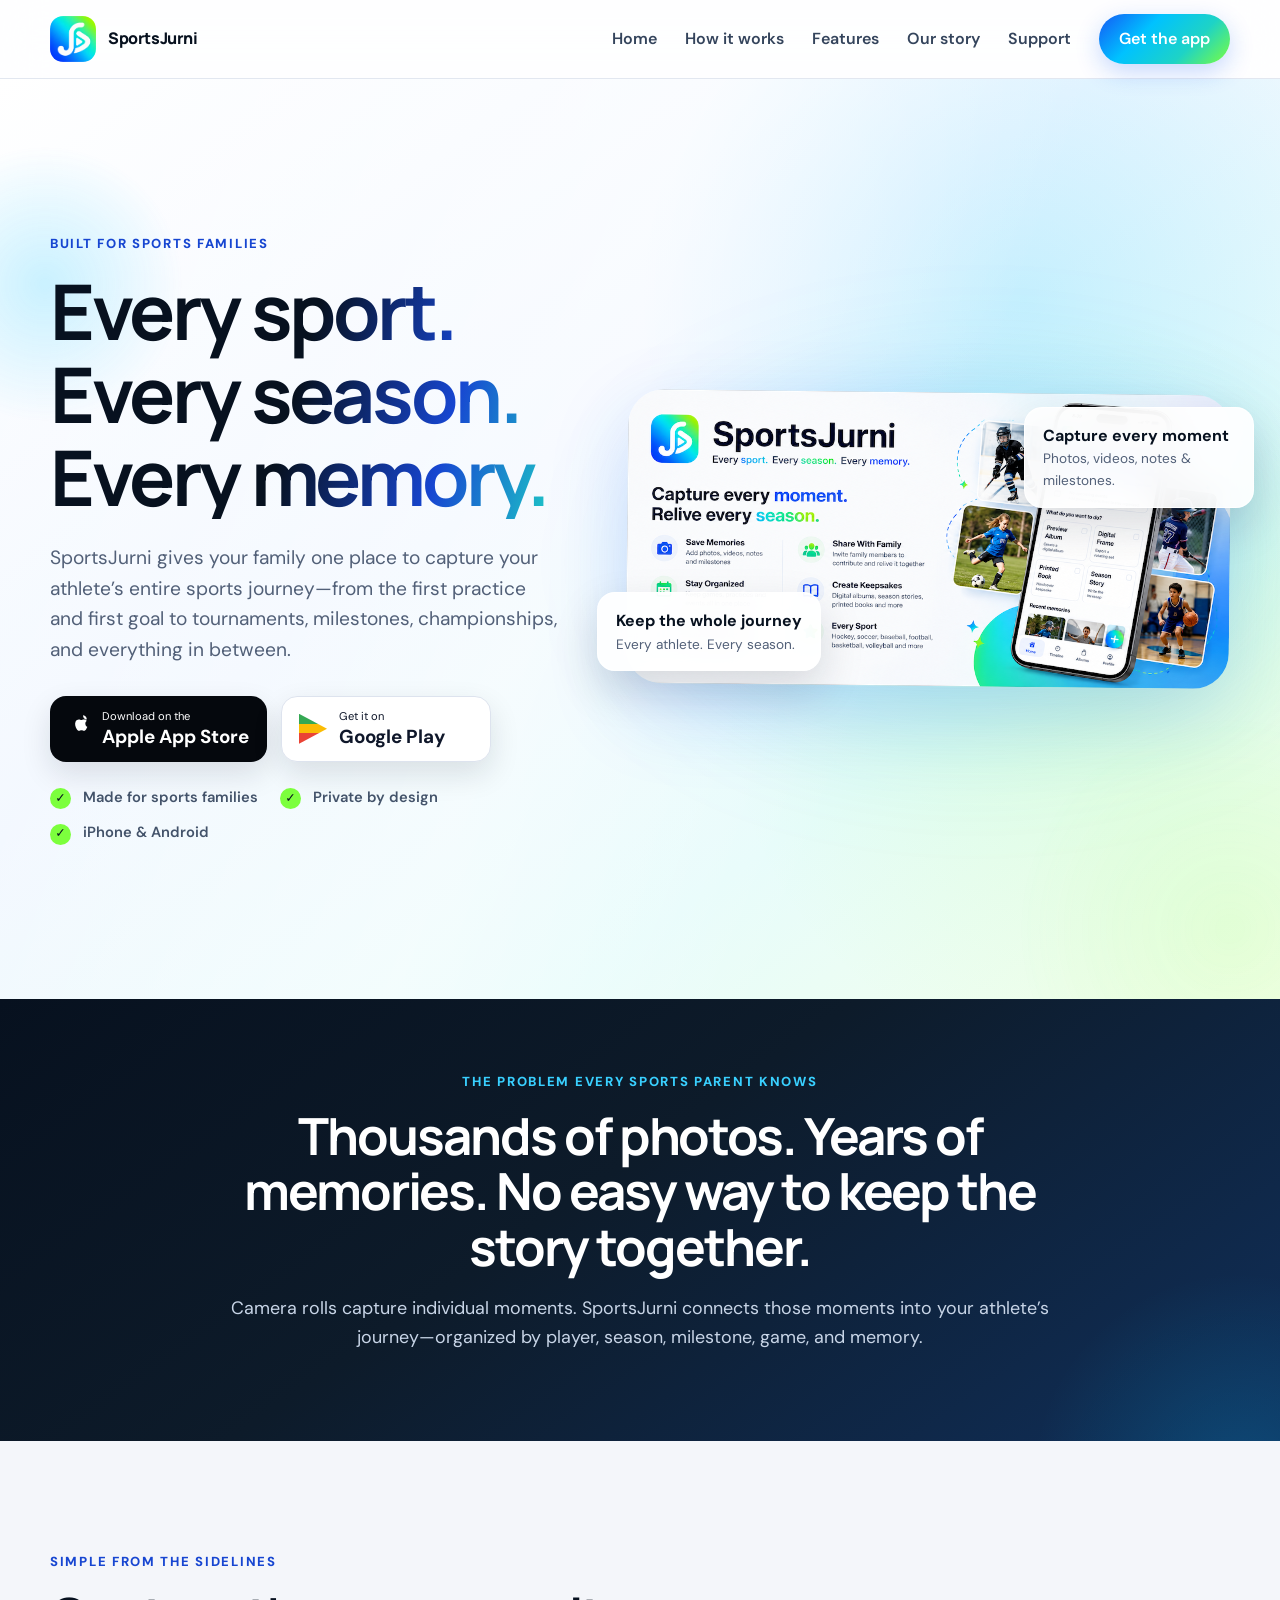
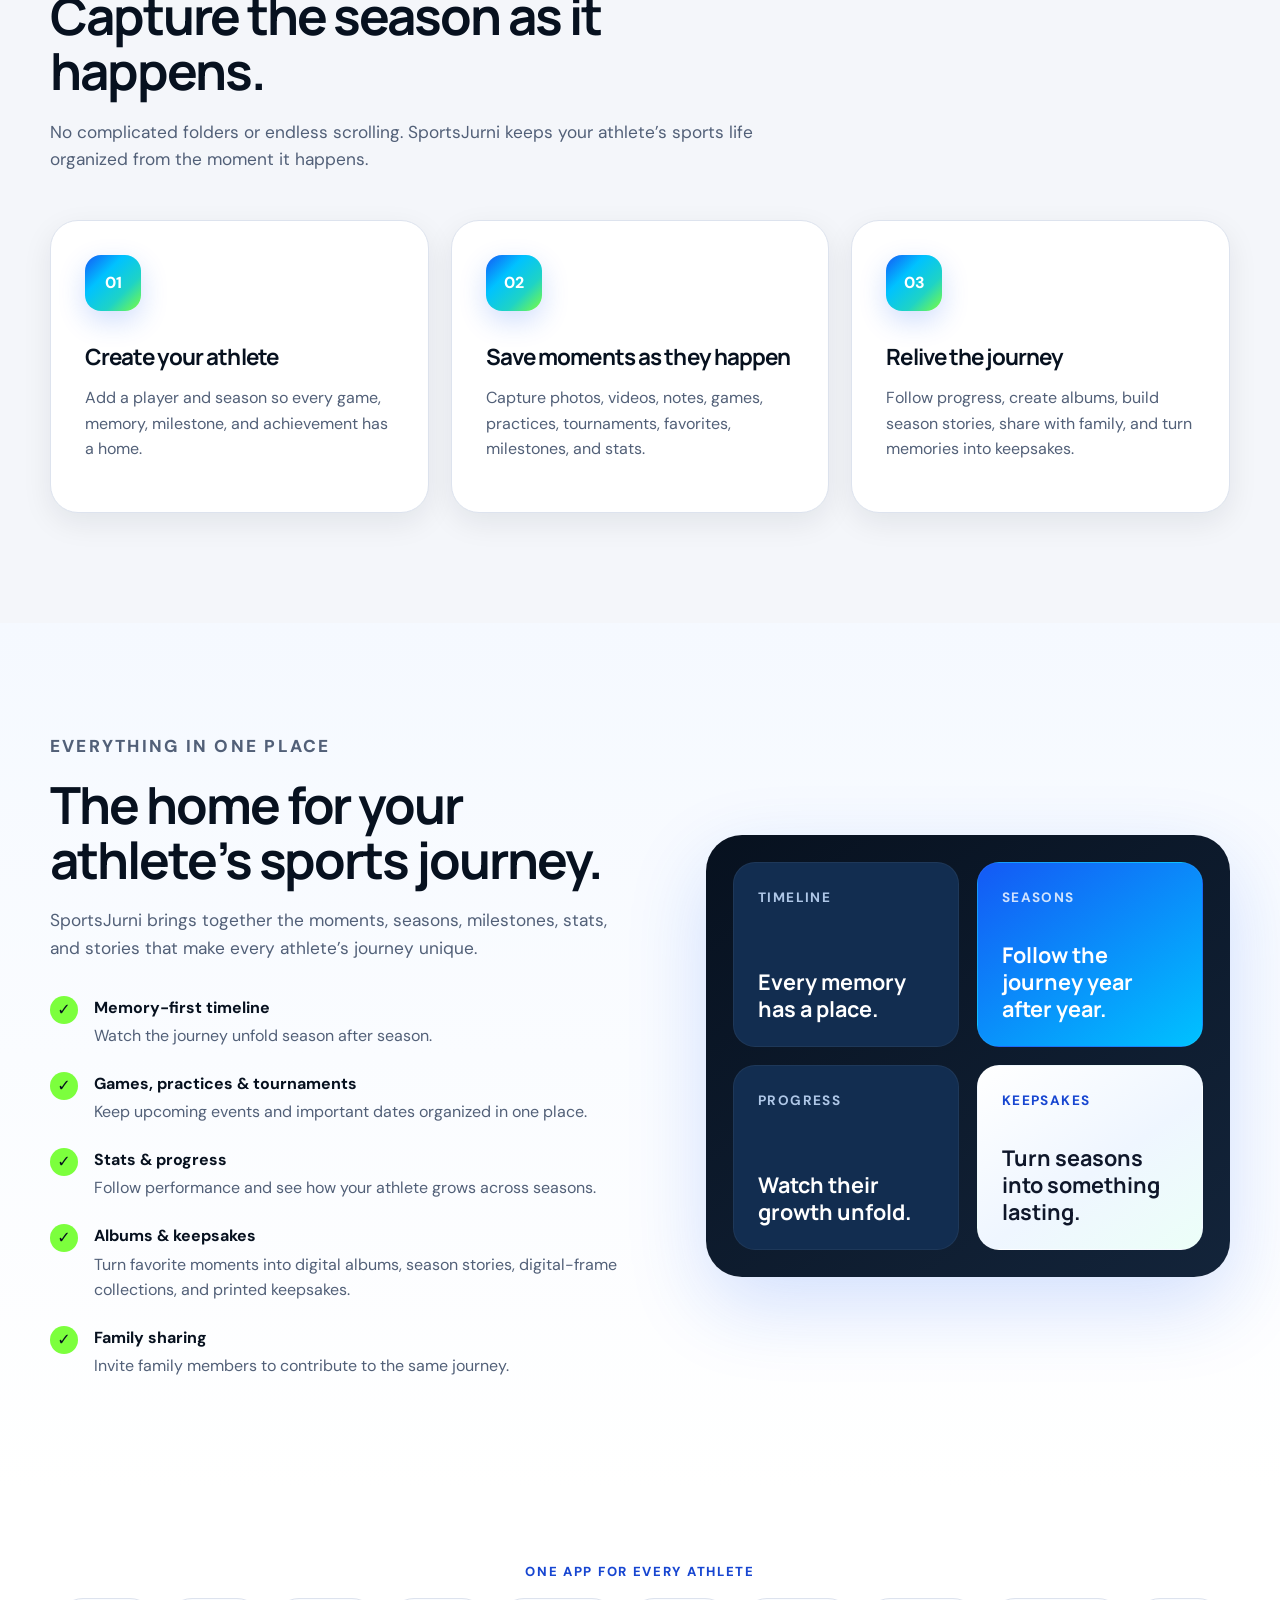
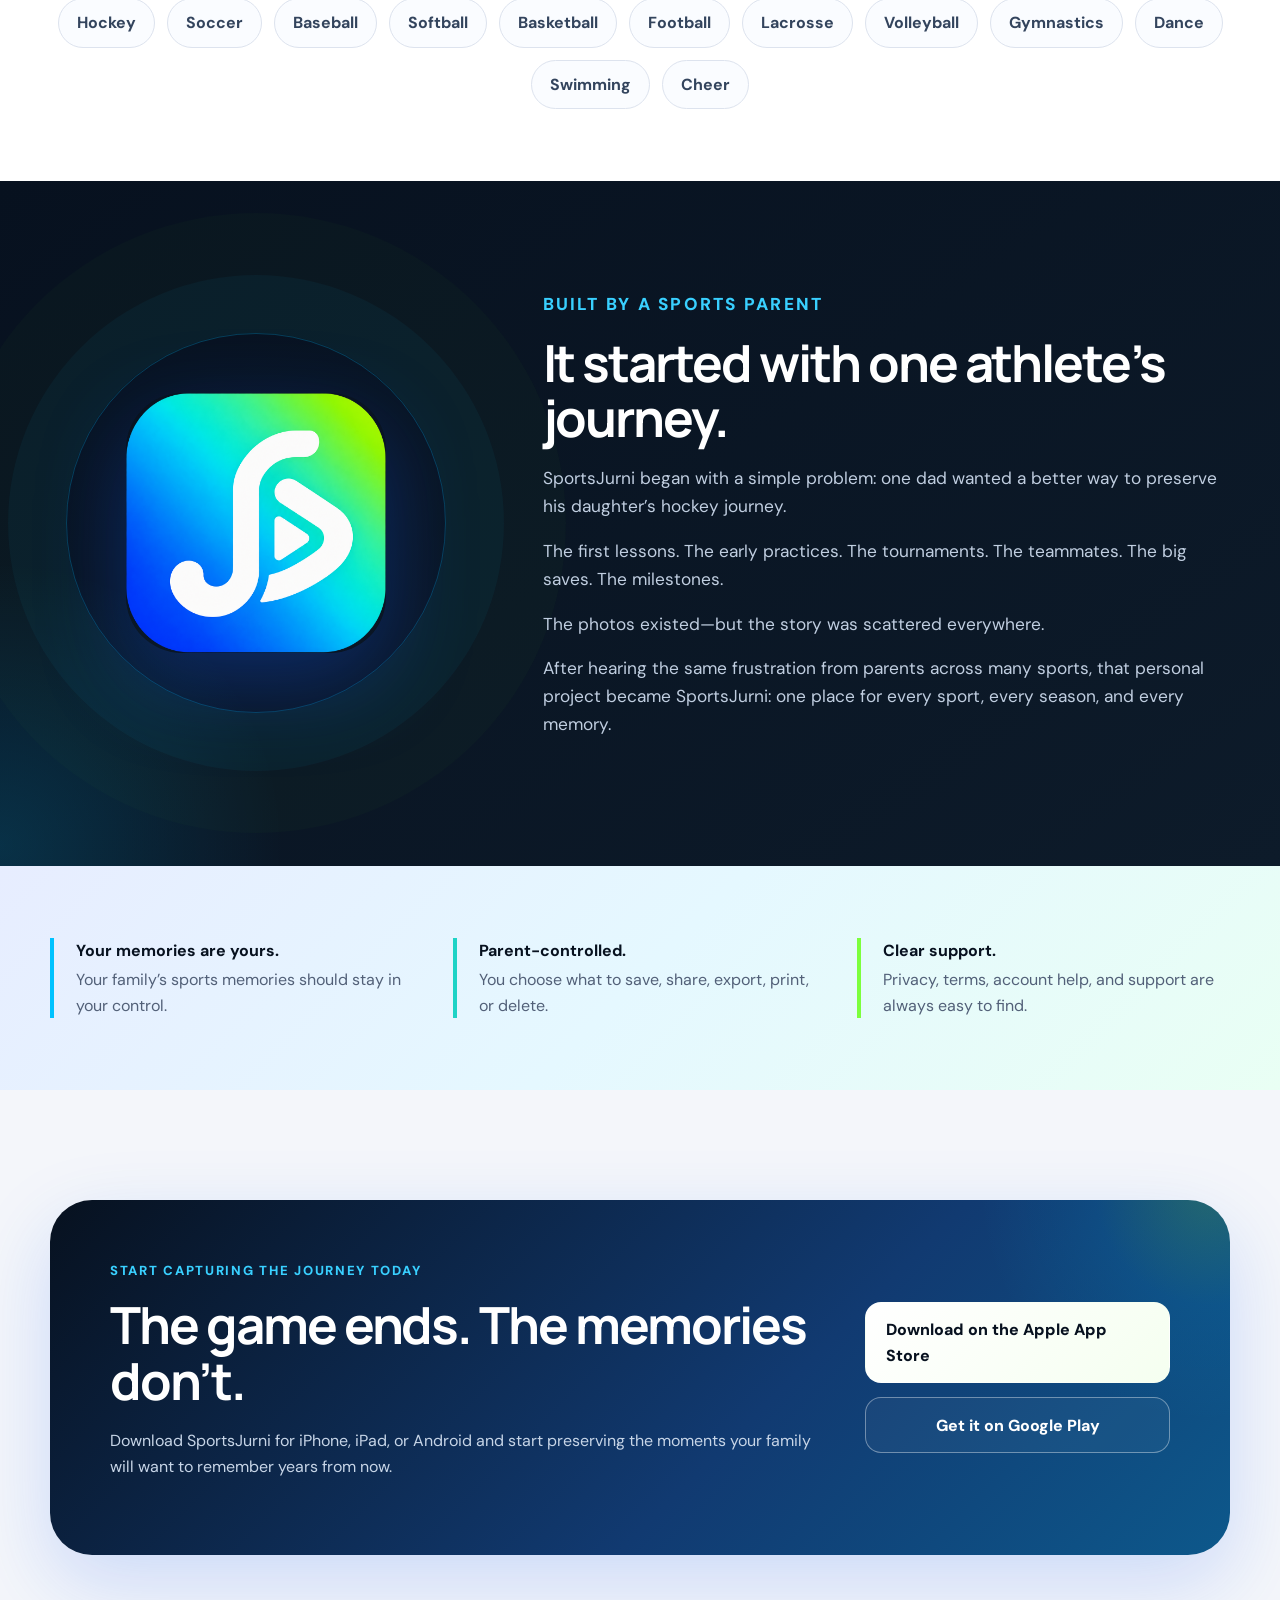
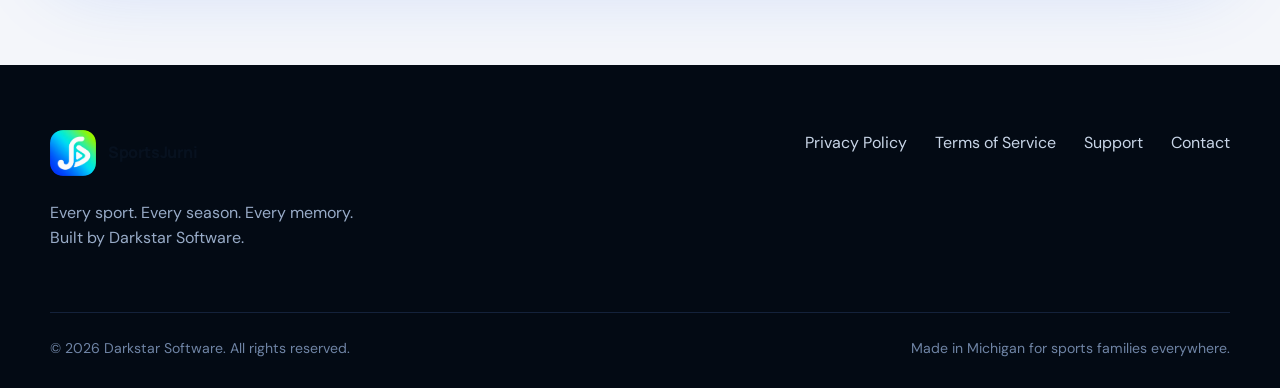
==== commit fb775353: "Add Home link to the site menu" ====
--- a/index.html
+++ b/index.html
@@ -269,6 +269,10 @@
           id="site-menu"
         >
 
+          <a href="index.html">
+            Home
+          </a>
+          
           <a href="#how-it-works">
             How it works
           </a>
--- a/styles.css
+++ b/styles.css
@@ -1,217 +1,1916 @@
 :root {
-  --navy-950: #041023;
-  --navy-900: #07162f;
-  --navy-800: #0a2450;
-  --blue-700: #1457d9;
-  --blue-600: #246cf0;
-  --blue-400: #67a2ff;
-  --cyan: #78d7ff;
-  --ink: #0b1730;
-  --muted: #52627a;
-  --soft: #eef5ff;
-  --line: #dbe7f7;
-  --white: #ffffff;
+  /* =========================================================
+     SPORTSJURNI BRAND
+  ========================================================== */
+
+  --navy-950: #07111F;
+  --navy-900: #0D1B2A;
+  --navy-800: #13243A;
+  --navy-700: #173153;
+
+  --blue-800: #1239AE;
+  --blue-700: #1746D1;
+  --blue-600: #1459F5;
+  --blue-500: #007BFF;
+
+  --cyan-500: #00C2FF;
+  --cyan-400: #39D0FF;
+
+  --teal-500: #1ED3C6;
+  --teal-400: #35E0C9;
+
+  --lime-500: #7CFF3D;
+  --lime-400: #9BFF67;
+
+  --ink: #0F172A;
+  --muted: #526078;
+  --muted-light: #718096;
+
+  --surface: #FFFFFF;
+  --surface-soft: #F8FAFC;
+  --background: #F4F6FA;
+
+  --soft-blue: #E7EDFF;
+  --soft-cyan: #E5F8FF;
+  --soft-green: #E9FFF4;
+
+  --line: #DDE3EE;
+  --line-dark: #263A52;
+
+  --white: #FFFFFF;
+
+  --success: #15803D;
+  --warning: #A16207;
+  --error: #B91C1C;
+
   --max: 1180px;
-  --radius: 28px;
-  --shadow: 0 30px 80px rgba(14, 53, 117, .16);
-}
-
-* { box-sizing: border-box; }
-html { scroll-behavior: smooth; }
+
+  --radius-sm: 12px;
+  --radius-md: 16px;
+  --radius-lg: 22px;
+  --radius-xl: 28px;
+  --radius-xxl: 36px;
+
+  --shadow-sm:
+    0 10px 30px rgba(15, 23, 42, .08);
+
+  --shadow:
+    0 24px 64px rgba(15, 23, 42, .12);
+
+  --shadow-brand:
+    0 28px 80px rgba(20, 89, 245, .18);
+
+  --brand-gradient:
+    linear-gradient(
+      135deg,
+      #1459F5 0%,
+      #00C2FF 35%,
+      #1ED3C6 68%,
+      #7CFF3D 100%
+    );
+
+  --brand-gradient-soft:
+    linear-gradient(
+      145deg,
+      #FFFFFF 0%,
+      #F1F7FF 42%,
+      #E7FCFB 72%,
+      #F3FFE9 100%
+    );
+}
+
+
+/* =========================================================
+   RESET / GLOBAL
+========================================================== */
+
+* {
+  box-sizing: border-box;
+}
+
+html {
+  scroll-behavior: smooth;
+}
+
 body {
   margin: 0;
-  font-family: "DM Sans", system-ui, -apple-system, BlinkMacSystemFont, "Segoe UI", sans-serif;
+  font-family:
+    "DM Sans",
+    system-ui,
+    -apple-system,
+    BlinkMacSystemFont,
+    "Segoe UI",
+    sans-serif;
+
   color: var(--ink);
-  background: #fbfdff;
+  background: var(--background);
   line-height: 1.6;
-}
-img { max-width: 100%; display: block; }
-a { color: inherit; }
-button, a { -webkit-tap-highlight-color: transparent; }
-button { font: inherit; }
+  -webkit-font-smoothing: antialiased;
+  text-rendering: optimizeLegibility;
+}
+
+img {
+  max-width: 100%;
+  display: block;
+}
+
+a {
+  color: inherit;
+}
+
+button,
+a {
+  -webkit-tap-highlight-color: transparent;
+}
+
+button {
+  font: inherit;
+}
+
+
+/* =========================================================
+   ACCESSIBILITY
+========================================================== */
 
 .skip-link {
   position: fixed;
   left: 16px;
-  top: -80px;
+  top: -90px;
+
   background: var(--white);
   color: var(--ink);
-  padding: 12px 16px;
+
+  padding: 12px 18px;
+
   z-index: 1000;
-  border-radius: 10px;
-}
-.skip-link:focus { top: 16px; }
-
-.container { width: min(calc(100% - 40px), var(--max)); margin: 0 auto; }
-.section-pad { padding: 110px 0; }
-.section-pad.compact { padding: 72px 0; }
-.centered { max-width: 850px; text-align: center; }
-.centered-text { text-align: center; }
-
-a:focus-visible, button:focus-visible {
-  outline: 4px solid #7dd3fc;
+
+  border-radius: var(--radius-sm);
+
+  box-shadow: var(--shadow-sm);
+}
+
+.skip-link:focus {
+  top: 16px;
+}
+
+a:focus-visible,
+button:focus-visible {
+  outline: 4px solid var(--cyan-500);
   outline-offset: 4px;
 }
+
+
+/* =========================================================
+   LAYOUT
+========================================================== */
+
+.container {
+  width: min(calc(100% - 40px), var(--max));
+  margin: 0 auto;
+}
+
+.section-pad {
+  padding: 110px 0;
+}
+
+.section-pad.compact {
+  padding: 72px 0;
+}
+
+.centered {
+  max-width: 850px;
+  margin-left: auto;
+  margin-right: auto;
+  text-align: center;
+}
+
+.centered-text {
+  text-align: center;
+}
+
+
+/* =========================================================
+   HEADER / NAV
+========================================================== */
 
 .site-header {
   position: sticky;
   top: 0;
   z-index: 100;
-  background: rgba(251, 253, 255, .88);
-  backdrop-filter: blur(18px);
-  border-bottom: 1px solid rgba(219, 231, 247, .8);
-}
-.nav-wrap { min-height: 76px; display: flex; align-items: center; justify-content: space-between; gap: 28px; }
-.brand { display: inline-flex; align-items: center; gap: 12px; font-family: Manrope, sans-serif; font-weight: 800; text-decoration: none; letter-spacing: -.02em; }
-.brand img { width: 46px; height: 46px; border-radius: 12px; object-fit: cover; }
-.site-menu { display: flex; align-items: center; gap: 28px; }
-.site-menu a { text-decoration: none; font-weight: 600; color: #243652; }
-.site-menu a:hover { color: var(--blue-700); }
-.nav-cta { background: var(--navy-900); color: var(--white) !important; padding: 12px 18px; border-radius: 999px; }
-.menu-button { display: none; border: 1px solid var(--line); background: var(--white); padding: 10px 14px; border-radius: 12px; font-weight: 700; }
+
+  background: rgba(255, 255, 255, .90);
+
+  backdrop-filter: blur(20px);
+  -webkit-backdrop-filter: blur(20px);
+
+  border-bottom: 1px solid rgba(221, 227, 238, .85);
+}
+
+.nav-wrap {
+  min-height: 78px;
+
+  display: flex;
+  align-items: center;
+  justify-content: space-between;
+
+  gap: 28px;
+}
+
+.brand {
+  display: inline-flex;
+  align-items: center;
+
+  gap: 12px;
+
+  font-family: Manrope, sans-serif;
+  font-weight: 800;
+
+  text-decoration: none;
+
+  letter-spacing: -.025em;
+
+  color: var(--navy-950);
+}
+
+.brand img {
+  width: 46px;
+  height: 46px;
+
+  border-radius: 13px;
+
+  object-fit: cover;
+}
+
+.site-menu {
+  display: flex;
+  align-items: center;
+
+  gap: 28px;
+}
+
+.site-menu a {
+  text-decoration: none;
+
+  font-weight: 600;
+
+  color: #34445C;
+
+  transition:
+    color .2s ease,
+    transform .2s ease;
+}
+
+.site-menu a:hover {
+  color: var(--blue-700);
+}
+
+.nav-cta {
+  color: var(--white) !important;
+
+  padding: 12px 20px;
+
+  border-radius: 999px;
+
+  background: var(--brand-gradient);
+
+  box-shadow:
+    0 8px 24px rgba(20, 89, 245, .24);
+}
+
+.nav-cta:hover {
+  transform: translateY(-1px);
+}
+
+.menu-button {
+  display: none;
+
+  border: 1px solid var(--line);
+
+  background: var(--white);
+
+  color: var(--ink);
+
+  padding: 10px 14px;
+
+  border-radius: var(--radius-sm);
+
+  font-weight: 700;
+}
+
+
+/* =========================================================
+   TYPOGRAPHY
+========================================================== */
+
+.eyebrow {
+  margin: 0 0 16px;
+
+  color: var(--blue-700);
+
+  text-transform: uppercase;
+
+  letter-spacing: .13em;
+
+  font-weight: 800;
+
+  font-size: .82rem;
+}
+
+h1,
+h2,
+h3 {
+  font-family: Manrope, sans-serif;
+
+  letter-spacing: -.04em;
+  line-height: 1.08;
+
+  margin-top: 0;
+
+  color: var(--navy-950);
+}
+
+h1 {
+  font-size: clamp(3.2rem, 6vw, 5.85rem);
+  margin-bottom: 24px;
+}
+
+h2 {
+  font-size: clamp(2.3rem, 4vw, 4rem);
+  margin-bottom: 20px;
+}
+
+h3 {
+  font-size: 1.4rem;
+  margin-bottom: 12px;
+}
+
+
+/* =========================================================
+   HERO
+========================================================== */
 
 .hero {
   position: relative;
+
   overflow: hidden;
-  background:
-    radial-gradient(circle at 78% 28%, rgba(103,162,255,.24), transparent 30%),
-    linear-gradient(145deg, #ffffff 0%, #f3f8ff 54%, #e7f2ff 100%);
-}
-.hero-grid { display: grid; grid-template-columns: .92fr 1.08fr; align-items: center; gap: 64px; min-height: 690px; }
-.eyebrow { margin: 0 0 16px; color: var(--blue-700); text-transform: uppercase; letter-spacing: .13em; font-weight: 800; font-size: .82rem; }
-h1, h2, h3 { font-family: Manrope, sans-serif; letter-spacing: -.04em; line-height: 1.08; margin-top: 0; }
-h1 { font-size: clamp(3.2rem, 6vw, 5.9rem); margin-bottom: 24px; }
-h2 { font-size: clamp(2.3rem, 4vw, 4rem); margin-bottom: 20px; }
-h3 { font-size: 1.4rem; margin-bottom: 12px; }
-.hero-lede { font-size: 1.2rem; color: var(--muted); max-width: 660px; margin-bottom: 30px; }
-.store-row { display: flex; flex-wrap: wrap; gap: 14px; margin: 30px 0 24px; }
-.store-button { min-width: 204px; min-height: 64px; border-radius: 16px; padding: 10px 16px; display: inline-flex; align-items: center; gap: 12px; text-decoration: none; border: 1px solid rgba(255,255,255,.13); box-shadow: 0 14px 30px rgba(4,16,35,.14); }
-.store-button.apple { background: #05080d; color: white; }
-.store-button.google { background: white; color: var(--ink); border-color: var(--line); }
-.store-button small, .store-button strong { display: block; line-height: 1.1; }
-.store-button small { font-size: .7rem; }
-.store-button strong { font-size: 1.18rem; margin-top: 4px; }
-.store-icon { font-size: 1.6rem; }
-.play-mark { width: 28px; height: 30px; display: inline-block; clip-path: polygon(0 0, 100% 50%, 0 100%); background: linear-gradient(180deg,#34a853 0 35%,#fbbc04 35% 65%,#ea4335 65%); }
-.coming-soon { opacity: .86; }
-.trust-line { display: flex; flex-wrap: wrap; gap: 12px 22px; color: #43536a; font-size: .92rem; font-weight: 600; }
-.trust-line span::before { content: "✓"; color: var(--blue-600); font-weight: 900; margin-right: 7px; }
-
-.hero-visual { position: relative; isolation: isolate; }
-.hero-visual > img { position: relative; z-index: 2; border-radius: 36px; box-shadow: var(--shadow); transform: rotate(1deg); }
-.visual-glow { position: absolute; inset: 8% -8% -8% 10%; border-radius: 50%; filter: blur(60px); background: rgba(36,108,240,.24); z-index: 0; }
-.floating-card { position: absolute; z-index: 4; background: rgba(255,255,255,.92); backdrop-filter: blur(16px); border: 1px solid rgba(255,255,255,.9); box-shadow: 0 20px 42px rgba(16,49,103,.18); border-radius: 18px; padding: 14px 18px; max-width: 220px; }
-.floating-card strong, .floating-card span { display: block; }
-.floating-card span { color: var(--muted); font-size: .85rem; }
-.card-top { top: 5%; right: -4%; }
-.card-bottom { bottom: 5%; left: -5%; }
-.hero-orb { position: absolute; border-radius: 999px; filter: blur(2px); opacity: .7; }
-.orb-one { width: 280px; height: 280px; background: radial-gradient(circle,rgba(120,215,255,.35),transparent 68%); top: 70px; left: -90px; }
-.orb-two { width: 420px; height: 420px; background: radial-gradient(circle,rgba(36,108,240,.22),transparent 70%); right: -160px; bottom: -140px; }
-
-.problem { background: var(--navy-900); color: white; }
-.problem .eyebrow { color: var(--cyan); }
-.problem p:last-child { color: #bfcee4; font-size: 1.12rem; }
-
-.section-heading { max-width: 760px; margin-bottom: 46px; }
-.section-heading > p:last-child, .feature-copy > p, .story-copy p { color: var(--muted); font-size: 1.08rem; }
-.step-grid { display: grid; grid-template-columns: repeat(3,1fr); gap: 22px; }
-.step-card { min-height: 285px; padding: 34px; border: 1px solid var(--line); border-radius: var(--radius); background: white; box-shadow: 0 16px 50px rgba(20,68,145,.08); }
-.step-number { display: inline-flex; width: 54px; height: 54px; align-items: center; justify-content: center; color: white; background: var(--blue-700); border-radius: 16px; font-weight: 800; margin-bottom: 34px; }
-.step-card p { color: var(--muted); }
-
-.features { background: linear-gradient(180deg,#f4f8ff,#ffffff); }
-.feature-grid { display: grid; grid-template-columns: 1fr .9fr; gap: 74px; align-items: center; }
-.check-list { list-style: none; padding: 0; margin: 32px 0 0; display: grid; gap: 21px; }
-.check-list li { position: relative; padding-left: 42px; }
-.check-list li::before { content: "✓"; position: absolute; left: 0; top: 1px; width: 27px; height: 27px; display: grid; place-items: center; border-radius: 50%; color: white; background: var(--blue-600); font-weight: 900; }
-.check-list strong, .check-list span { display: block; }
-.check-list span { color: var(--muted); margin-top: 3px; }
-.feature-panel { border-radius: 36px; padding: 26px; background: var(--navy-900); display: grid; grid-template-columns: 1fr 1fr; gap: 18px; box-shadow: var(--shadow); }
-.mini-card { min-height: 180px; border-radius: 22px; padding: 24px; background: #10274f; color: white; display: flex; flex-direction: column; justify-content: space-between; }
-.mini-card span { color: #9ab9e7; font-size: .85rem; text-transform: uppercase; letter-spacing: .1em; font-weight: 700; }
-.mini-card strong { font-family: Manrope,sans-serif; font-size: 1.35rem; line-height: 1.25; }
-.mini-card.accent { background: linear-gradient(145deg,#1356d8,#2980ff); }
-.mini-card.premium { background: linear-gradient(145deg,#fff,#e7efff); color: var(--ink); }
-.mini-card.premium span { color: var(--blue-700); }
-
-.sports { background: white; }
-.sport-list { display: flex; flex-wrap: wrap; justify-content: center; gap: 12px; }
-.sport-list span { padding: 11px 17px; border: 1px solid var(--line); border-radius: 999px; font-weight: 700; color: #33445d; background: #f9fbff; }
-
-.story { background: var(--navy-950); color: white; overflow: hidden; }
-.story-grid { display: grid; grid-template-columns: .75fr 1.25fr; gap: 80px; align-items: center; }
-.story-copy p { color: #b9c9e1; }
-.story-visual { min-height: 420px; display: grid; place-items: center; position: relative; }
-.story-visual img { width: 260px; border-radius: 56px; position: relative; z-index: 2; box-shadow: 0 30px 90px rgba(46,114,239,.35); }
-.story-ring { position: absolute; width: 380px; height: 380px; border: 1px solid rgba(103,162,255,.28); border-radius: 50%; box-shadow: 0 0 0 58px rgba(103,162,255,.05), 0 0 0 120px rgba(103,162,255,.025); }
-
-.privacy-strip { background: #eaf3ff; }
-.privacy-grid { display: grid; grid-template-columns: repeat(3,1fr); gap: 30px; }
-.privacy-grid > div { padding-left: 22px; border-left: 4px solid var(--blue-600); }
-.privacy-grid strong, .privacy-grid span { display: block; }
-.privacy-grid span { color: var(--muted); margin-top: 4px; }
-
-.cta-card { background: linear-gradient(135deg,var(--navy-900),#0a347b); color: white; border-radius: 42px; padding: 58px; display: grid; grid-template-columns: 1.4fr .6fr; gap: 44px; align-items: center; box-shadow: var(--shadow); }
-.cta-card .eyebrow { color: var(--cyan); }
-.cta-card p:last-child { color: #bfcee4; }
-.cta-actions { display: grid; gap: 14px; }
-.primary-button, .secondary-button { min-height: 54px; display: inline-flex; align-items: center; justify-content: center; border-radius: 15px; padding: 14px 20px; font-weight: 800; text-decoration: none; border: 1px solid transparent; cursor: pointer; }
-.primary-button { background: white; color: var(--navy-900); }
-.secondary-button { background: transparent; color: white; border-color: rgba(255,255,255,.35); }
-
-footer { background: #030b19; color: white; padding: 65px 0 28px; }
-.footer-grid { display: flex; justify-content: space-between; gap: 40px; align-items: flex-start; }
-.footer-brand p { color: #98abc7; }
-.footer-links { display: flex; flex-wrap: wrap; gap: 18px 28px; }
-.footer-links a { color: #c8d5e7; text-decoration: none; }
-.footer-links a:hover { color: white; }
-.footer-bottom { display: flex; justify-content: space-between; gap: 20px; color: #6f84a5; border-top: 1px solid #14223b; padding-top: 24px; margin-top: 45px; font-size: .88rem; }
-
-.modal { position: fixed; inset: 0; z-index: 200; background: rgba(2,8,18,.72); display: grid; place-items: center; padding: 20px; }
-.modal[hidden] { display: none; }
-.modal-card { position: relative; width: min(560px,100%); background: white; border-radius: 28px; padding: 42px; box-shadow: 0 30px 100px rgba(0,0,0,.38); }
-.modal-card .primary-button { background: var(--blue-700); color: white; margin-top: 16px; }
-.modal-close { position: absolute; top: 14px; right: 14px; width: 42px; height: 42px; border: 0; border-radius: 50%; background: #edf3fc; font-size: 1.5rem; cursor: pointer; }
-
-.reveal { opacity: 0; transform: translateY(24px); transition: opacity .7s ease, transform .7s ease; }
-.reveal.visible { opacity: 1; transform: translateY(0); }
-.delay-one { transition-delay: .12s; }
-.delay-two { transition-delay: .24s; }
+
+  background:
+    radial-gradient(
+      circle at 80% 24%,
+      rgba(0, 194, 255, .17),
+      transparent 31%
+    ),
+    radial-gradient(
+      circle at 86% 67%,
+      rgba(124, 255, 61, .11),
+      transparent 30%
+    ),
+    var(--brand-gradient-soft);
+}
+
+.hero::before {
+  content: "";
+
+  position: absolute;
+  inset: 0;
+
+  pointer-events: none;
+
+  background:
+    linear-gradient(
+      110deg,
+      transparent 0%,
+      rgba(255,255,255,.46) 45%,
+      transparent 68%
+    );
+}
+
+.hero-grid {
+  position: relative;
+
+  display: grid;
+
+  grid-template-columns:
+    .92fr
+    1.08fr;
+
+  align-items: center;
+
+  gap: 64px;
+
+  min-height: 700px;
+}
+
+.hero-copy {
+  position: relative;
+  z-index: 2;
+}
+
+.hero-copy h1 {
+  background:
+    linear-gradient(
+      105deg,
+      var(--navy-950) 0%,
+      var(--navy-950) 48%,
+      var(--blue-700) 76%,
+      var(--teal-500) 100%
+    );
+
+  -webkit-background-clip: text;
+  background-clip: text;
+
+  color: transparent;
+}
+
+.hero-lede {
+  font-size: 1.2rem;
+
+  color: var(--muted);
+
+  max-width: 660px;
+
+  margin-bottom: 30px;
+}
+
+
+/* =========================================================
+   STORE BUTTONS
+========================================================== */
+
+.store-row {
+  display: flex;
+  flex-wrap: wrap;
+
+  gap: 14px;
+
+  margin: 30px 0 24px;
+}
+
+.store-button {
+  min-width: 210px;
+  min-height: 66px;
+
+  border-radius: var(--radius-md);
+
+  padding: 10px 17px;
+
+  display: inline-flex;
+  align-items: center;
+
+  gap: 12px;
+
+  text-decoration: none;
+
+  border: 1px solid transparent;
+
+  box-shadow:
+    0 12px 30px rgba(15, 23, 42, .12);
+
+  transition:
+    transform .2s ease,
+    box-shadow .2s ease;
+}
+
+.store-button:hover {
+  transform: translateY(-2px);
+
+  box-shadow:
+    0 16px 36px rgba(15, 23, 42, .16);
+}
+
+.store-button.apple {
+  background: #05080D;
+  color: var(--white);
+}
+
+.store-button.google {
+  background: var(--white);
+
+  color: var(--ink);
+
+  border-color: var(--line);
+}
+
+.store-button small,
+.store-button strong {
+  display: block;
+
+  line-height: 1.1;
+}
+
+.store-button small {
+  font-size: .7rem;
+}
+
+.store-button strong {
+  font-size: 1.18rem;
+  margin-top: 4px;
+}
+
+.store-icon {
+  font-size: 1.6rem;
+}
+
+.play-mark {
+  width: 28px;
+  height: 30px;
+
+  display: inline-block;
+
+  clip-path:
+    polygon(
+      0 0,
+      100% 50%,
+      0 100%
+    );
+
+  background:
+    linear-gradient(
+      180deg,
+      #34A853 0 35%,
+      #FBBC04 35% 65%,
+      #EA4335 65%
+    );
+}
+
+
+/* =========================================================
+   TRUST LINE
+========================================================== */
+
+.trust-line {
+  display: flex;
+  flex-wrap: wrap;
+
+  gap: 12px 22px;
+
+  color: #43536A;
+
+  font-size: .92rem;
+
+  font-weight: 600;
+}
+
+.trust-line span::before {
+  content: "✓";
+
+  display: inline-grid;
+  place-items: center;
+
+  width: 21px;
+  height: 21px;
+
+  margin-right: 8px;
+
+  color: var(--navy-950);
+
+  background: var(--lime-500);
+
+  border-radius: 50%;
+
+  font-size: .78rem;
+
+  font-weight: 900;
+}
+
+
+/* =========================================================
+   HERO VISUAL
+========================================================== */
+
+.hero-visual {
+  position: relative;
+
+  isolation: isolate;
+}
+
+.hero-visual > img {
+  position: relative;
+  z-index: 2;
+
+  border-radius: var(--radius-xxl);
+
+  box-shadow: var(--shadow-brand);
+
+  transform: rotate(.6deg);
+}
+
+.visual-glow {
+  position: absolute;
+
+  inset: 6% -10% -10% 8%;
+
+  z-index: 0;
+
+  border-radius: 50%;
+
+  filter: blur(70px);
+
+  background:
+    linear-gradient(
+      140deg,
+      rgba(20, 89, 245, .26),
+      rgba(0, 194, 255, .22),
+      rgba(30, 211, 198, .20),
+      rgba(124, 255, 61, .12)
+    );
+}
+
+.floating-card {
+  position: absolute;
+
+  z-index: 4;
+
+  max-width: 230px;
+
+  padding: 15px 18px;
+
+  background:
+    rgba(255,255,255,.92);
+
+  backdrop-filter: blur(18px);
+  -webkit-backdrop-filter: blur(18px);
+
+  border:
+    1px solid rgba(255,255,255,.9);
+
+  border-radius: 18px;
+
+  box-shadow:
+    0 18px 44px rgba(15, 23, 42, .15);
+}
+
+.floating-card strong,
+.floating-card span {
+  display: block;
+}
+
+.floating-card strong {
+  color: var(--navy-950);
+}
+
+.floating-card span {
+  color: var(--muted);
+
+  font-size: .85rem;
+}
+
+.card-top {
+  top: 5%;
+  right: -4%;
+}
+
+.card-bottom {
+  bottom: 5%;
+  left: -5%;
+}
+
+.hero-orb {
+  position: absolute;
+
+  border-radius: 999px;
+
+  filter: blur(3px);
+
+  opacity: .7;
+}
+
+.orb-one {
+  width: 290px;
+  height: 290px;
+
+  background:
+    radial-gradient(
+      circle,
+      rgba(0,194,255,.28),
+      transparent 68%
+    );
+
+  top: 60px;
+  left: -100px;
+}
+
+.orb-two {
+  width: 440px;
+  height: 440px;
+
+  background:
+    radial-gradient(
+      circle,
+      rgba(124,255,61,.14),
+      transparent 70%
+    );
+
+  right: -170px;
+  bottom: -150px;
+}
+
+
+/* =========================================================
+   PROBLEM SECTION
+========================================================== */
+
+.problem {
+  position: relative;
+
+  overflow: hidden;
+
+  background:
+    linear-gradient(
+      145deg,
+      var(--navy-950),
+      var(--navy-900) 45%,
+      #102F5A 100%
+    );
+
+  color: var(--white);
+}
+
+.problem::after {
+  content: "";
+
+  position: absolute;
+
+  width: 420px;
+  height: 420px;
+
+  right: -170px;
+  bottom: -250px;
+
+  border-radius: 50%;
+
+  background:
+    radial-gradient(
+      circle,
+      rgba(0,194,255,.18),
+      transparent 70%
+    );
+}
+
+.problem h2 {
+  color: var(--white);
+}
+
+.problem .eyebrow {
+  color: var(--cyan-400);
+}
+
+.problem p:last-child {
+  color: #C8D5E7;
+
+  font-size: 1.12rem;
+}
+
+
+/* =========================================================
+   SECTION HEADINGS
+========================================================== */
+
+.section-heading {
+  max-width: 760px;
+
+  margin-bottom: 46px;
+}
+
+.section-heading > p:last-child,
+.feature-copy > p,
+.story-copy p {
+  color: var(--muted);
+
+  font-size: 1.08rem;
+}
+
+
+/* =========================================================
+   STEPS
+========================================================== */
+
+.steps {
+  background: var(--background);
+}
+
+.step-grid {
+  display: grid;
+
+  grid-template-columns:
+    repeat(3, 1fr);
+
+  gap: 22px;
+}
+
+.step-card {
+  min-height: 290px;
+
+  padding: 34px;
+
+  border:
+    1px solid var(--line);
+
+  border-radius: var(--radius-xl);
+
+  background: var(--white);
+
+  box-shadow: var(--shadow-sm);
+
+  transition:
+    transform .25s ease,
+    box-shadow .25s ease,
+    border-color .25s ease;
+}
+
+.step-card:hover {
+  transform: translateY(-4px);
+
+  border-color:
+    rgba(20, 89, 245, .25);
+
+  box-shadow:
+    0 20px 50px rgba(20, 89, 245, .12);
+}
+
+.step-number {
+  display: inline-flex;
+
+  width: 56px;
+  height: 56px;
+
+  align-items: center;
+  justify-content: center;
+
+  color: var(--white);
+
+  background: var(--brand-gradient);
+
+  border-radius: var(--radius-md);
+
+  font-weight: 800;
+
+  margin-bottom: 34px;
+
+  box-shadow:
+    0 10px 28px rgba(20, 89, 245, .20);
+}
+
+.step-card p {
+  color: var(--muted);
+}
+
+
+/* =========================================================
+   FEATURES
+========================================================== */
+
+.features {
+  background:
+    linear-gradient(
+      180deg,
+      #F5F9FF,
+      #FFFFFF
+    );
+}
+
+.feature-grid {
+  display: grid;
+
+  grid-template-columns:
+    1fr
+    .9fr;
+
+  gap: 74px;
+
+  align-items: center;
+}
+
+.check-list {
+  list-style: none;
+
+  padding: 0;
+
+  margin: 32px 0 0;
+
+  display: grid;
+
+  gap: 22px;
+}
+
+.check-list li {
+  position: relative;
+
+  padding-left: 44px;
+}
+
+.check-list li::before {
+  content: "✓";
+
+  position: absolute;
+
+  left: 0;
+  top: 1px;
+
+  width: 28px;
+  height: 28px;
+
+  display: grid;
+  place-items: center;
+
+  border-radius: 50%;
+
+  color: var(--navy-950);
+
+  background: var(--lime-500);
+
+  font-weight: 900;
+}
+
+.check-list strong,
+.check-list span {
+  display: block;
+}
+
+.check-list strong {
+  color: var(--navy-950);
+}
+
+.check-list span {
+  color: var(--muted);
+
+  margin-top: 3px;
+}
+
+
+/* =========================================================
+   FEATURE PANEL
+========================================================== */
+
+.feature-panel {
+  border-radius: var(--radius-xxl);
+
+  padding: 27px;
+
+  background:
+    linear-gradient(
+      145deg,
+      var(--navy-950),
+      var(--navy-800)
+    );
+
+  display: grid;
+
+  grid-template-columns:
+    1fr
+    1fr;
+
+  gap: 18px;
+
+  box-shadow: var(--shadow-brand);
+}
+
+.mini-card {
+  min-height: 185px;
+
+  border-radius: var(--radius-lg);
+
+  padding: 24px;
+
+  background: #122D50;
+
+  color: var(--white);
+
+  display: flex;
+  flex-direction: column;
+  justify-content: space-between;
+
+  border:
+    1px solid rgba(255,255,255,.05);
+}
+
+.mini-card span {
+  color: #AFC7E7;
+
+  font-size: .85rem;
+
+  text-transform: uppercase;
+
+  letter-spacing: .1em;
+
+  font-weight: 700;
+}
+
+.mini-card strong {
+  font-family:
+    Manrope,
+    sans-serif;
+
+  font-size: 1.35rem;
+
+  line-height: 1.25;
+}
+
+.mini-card.accent {
+  background:
+    linear-gradient(
+      145deg,
+      var(--blue-600),
+      var(--cyan-500)
+    );
+}
+
+.mini-card.accent span {
+  color:
+    rgba(255,255,255,.80);
+}
+
+.mini-card.premium {
+  background:
+    linear-gradient(
+      145deg,
+      #FFFFFF,
+      #EFF6FF 55%,
+      #ECFFF8
+    );
+
+  color: var(--ink);
+}
+
+.mini-card.premium span {
+  color: var(--blue-700);
+}
+
+
+/* =========================================================
+   SPORTS
+========================================================== */
+
+.sports {
+  background: var(--white);
+}
+
+.sport-list {
+  display: flex;
+  flex-wrap: wrap;
+
+  justify-content: center;
+
+  gap: 12px;
+}
+
+.sport-list span {
+  padding: 11px 18px;
+
+  border:
+    1px solid var(--line);
+
+  border-radius: 999px;
+
+  font-weight: 700;
+
+  color: #33445D;
+
+  background: #FAFCFF;
+
+  transition:
+    border-color .2s ease,
+    color .2s ease,
+    background .2s ease;
+}
+
+.sport-list span:hover {
+  border-color:
+    rgba(20,89,245,.28);
+
+  background:
+    var(--soft-blue);
+
+  color:
+    var(--blue-700);
+}
+
+
+/* =========================================================
+   STORY
+========================================================== */
+
+.story {
+  position: relative;
+
+  overflow: hidden;
+
+  background:
+    linear-gradient(
+      145deg,
+      var(--navy-950),
+      var(--navy-900)
+    );
+
+  color: var(--white);
+}
+
+.story::before {
+  content: "";
+
+  position: absolute;
+
+  width: 560px;
+  height: 560px;
+
+  left: -280px;
+  bottom: -260px;
+
+  border-radius: 50%;
+
+  background:
+    radial-gradient(
+      circle,
+      rgba(0,194,255,.16),
+      transparent 72%
+    );
+}
+
+.story-grid {
+  position: relative;
+  z-index: 1;
+
+  display: grid;
+
+  grid-template-columns:
+    .75fr
+    1.25fr;
+
+  gap: 80px;
+
+  align-items: center;
+}
+
+.story h2 {
+  color: var(--white);
+}
+
+.story .eyebrow {
+  color: var(--cyan-400);
+}
+
+.story-copy p {
+  color: #C0CEE0;
+}
+
+.story-visual {
+  min-height: 420px;
+
+  display: grid;
+  place-items: center;
+
+  position: relative;
+}
+
+.story-visual img {
+  width: 260px;
+
+  border-radius: 56px;
+
+  position: relative;
+  z-index: 2;
+
+  box-shadow:
+    0 30px 90px rgba(20, 89, 245, .32);
+}
+
+.story-ring {
+  position: absolute;
+
+  width: 380px;
+  height: 380px;
+
+  border:
+    1px solid rgba(0,194,255,.25);
+
+  border-radius: 50%;
+
+  box-shadow:
+    0 0 0 58px rgba(0,194,255,.045),
+    0 0 0 120px rgba(124,255,61,.018);
+}
+
+
+/* =========================================================
+   PRIVACY
+========================================================== */
+
+.privacy-strip {
+  background:
+    linear-gradient(
+      135deg,
+      var(--soft-blue),
+      var(--soft-cyan),
+      var(--soft-green)
+    );
+}
+
+.privacy-grid {
+  display: grid;
+
+  grid-template-columns:
+    repeat(3, 1fr);
+
+  gap: 30px;
+}
+
+.privacy-grid > div {
+  padding-left: 22px;
+
+  border-left:
+    4px solid var(--cyan-500);
+}
+
+.privacy-grid > div:nth-child(2) {
+  border-left-color:
+    var(--teal-500);
+}
+
+.privacy-grid > div:nth-child(3) {
+  border-left-color:
+    var(--lime-500);
+}
+
+.privacy-grid strong,
+.privacy-grid span {
+  display: block;
+}
+
+.privacy-grid strong {
+  color:
+    var(--navy-950);
+}
+
+.privacy-grid span {
+  color: var(--muted);
+
+  margin-top: 4px;
+}
+
+
+/* =========================================================
+   CTA
+========================================================== */
+
+.cta-card {
+  position: relative;
+
+  overflow: hidden;
+
+  color: var(--white);
+
+  border-radius: 42px;
+
+  padding: 60px;
+
+  display: grid;
+
+  grid-template-columns:
+    1.4fr
+    .6fr;
+
+  gap: 44px;
+
+  align-items: center;
+
+  background:
+    linear-gradient(
+      135deg,
+      var(--navy-950) 0%,
+      #113A71 60%,
+      #0D588B 100%
+    );
+
+  box-shadow: var(--shadow-brand);
+}
+
+.cta-card::after {
+  content: "";
+
+  position: absolute;
+
+  width: 480px;
+  height: 480px;
+
+  right: -220px;
+  top: -250px;
+
+  border-radius: 50%;
+
+  background:
+    radial-gradient(
+      circle,
+      rgba(124,255,61,.18),
+      rgba(0,194,255,.08),
+      transparent 68%
+    );
+}
+
+.cta-card > * {
+  position: relative;
+  z-index: 1;
+}
+
+.cta-card h2 {
+  color: var(--white);
+}
+
+.cta-card .eyebrow {
+  color: var(--cyan-400);
+}
+
+.cta-card p:last-child {
+  color: #C7D5E7;
+}
+
+.cta-actions {
+  display: grid;
+
+  gap: 14px;
+}
+
+.primary-button,
+.secondary-button {
+  min-height: 56px;
+
+  display: inline-flex;
+
+  align-items: center;
+  justify-content: center;
+
+  border-radius: var(--radius-md);
+
+  padding: 14px 20px;
+
+  font-weight: 800;
+
+  text-decoration: none;
+
+  border: 1px solid transparent;
+
+  cursor: pointer;
+
+  transition:
+    transform .2s ease,
+    box-shadow .2s ease,
+    background .2s ease;
+}
+
+.primary-button {
+  color: var(--navy-950);
+
+  background:
+    linear-gradient(
+      135deg,
+      #FFFFFF,
+      #F5FFF0
+    );
+}
+
+.primary-button:hover {
+  transform: translateY(-2px);
+
+  box-shadow:
+    0 12px 26px rgba(0,0,0,.18);
+}
+
+.secondary-button {
+  color: var(--white);
+
+  background:
+    rgba(255,255,255,.04);
+
+  border-color:
+    rgba(255,255,255,.38);
+}
+
+.secondary-button:hover {
+  transform: translateY(-2px);
+
+  background:
+    rgba(255,255,255,.10);
+}
+
+
+/* =========================================================
+   FOOTER
+========================================================== */
+
+footer {
+  background:
+    #030A14;
+
+  color: var(--white);
+
+  padding:
+    65px 0
+    28px;
+}
+
+.footer-grid {
+  display: flex;
+
+  justify-content: space-between;
+
+  gap: 40px;
+
+  align-items: flex-start;
+}
+
+.footer-brand p {
+  color: #98ABC7;
+}
+
+.footer-links {
+  display: flex;
+  flex-wrap: wrap;
+
+  gap: 18px 28px;
+}
+
+.footer-links a {
+  color: #C8D5E7;
+
+  text-decoration: none;
+
+  transition: color .2s ease;
+}
+
+.footer-links a:hover {
+  color: var(--lime-400);
+}
+
+.footer-bottom {
+  display: flex;
+
+  justify-content: space-between;
+
+  gap: 20px;
+
+  color: #6F84A5;
+
+  border-top:
+    1px solid #14223B;
+
+  padding-top: 24px;
+
+  margin-top: 45px;
+
+  font-size: .88rem;
+}
+
+
+/* =========================================================
+   MODAL
+========================================================== */
+
+.modal {
+  position: fixed;
+
+  inset: 0;
+
+  z-index: 200;
+
+  background:
+    rgba(2,8,18,.75);
+
+  display: grid;
+
+  place-items: center;
+
+  padding: 20px;
+}
+
+.modal[hidden] {
+  display: none;
+}
+
+.modal-card {
+  position: relative;
+
+  width: min(560px, 100%);
+
+  background: var(--white);
+
+  border-radius: var(--radius-xl);
+
+  padding: 42px;
+
+  box-shadow:
+    0 30px 100px rgba(0,0,0,.38);
+}
+
+.modal-card .primary-button {
+  background: var(--brand-gradient);
+
+  color: var(--white);
+
+  margin-top: 16px;
+}
+
+.modal-close {
+  position: absolute;
+
+  top: 14px;
+  right: 14px;
+
+  width: 42px;
+  height: 42px;
+
+  border: 0;
+
+  border-radius: 50%;
+
+  background: #EDF3FC;
+
+  font-size: 1.5rem;
+
+  cursor: pointer;
+}
+
+
+/* =========================================================
+   ANIMATION
+========================================================== */
+
+.reveal {
+  opacity: 0;
+
+  transform:
+    translateY(24px);
+
+  transition:
+    opacity .7s ease,
+    transform .7s ease;
+}
+
+.reveal.visible {
+  opacity: 1;
+
+  transform:
+    translateY(0);
+}
+
+.delay-one {
+  transition-delay: .12s;
+}
+
+.delay-two {
+  transition-delay: .24s;
+}
+
+
+/* =========================================================
+   REDUCED MOTION
+========================================================== */
 
 @media (prefers-reduced-motion: reduce) {
-  html { scroll-behavior: auto; }
-  .reveal { opacity: 1; transform: none; transition: none; }
-}
+
+  html {
+    scroll-behavior: auto;
+  }
+
+  .reveal {
+    opacity: 1;
+
+    transform: none;
+
+    transition: none;
+  }
+
+  .store-button,
+  .step-card,
+  .primary-button,
+  .secondary-button,
+  .nav-cta {
+    transition: none;
+  }
+}
+
+
+/* =========================================================
+   TABLET
+========================================================== */
 
 @media (max-width: 900px) {
-  .section-pad { padding: 78px 0; }
-  .hero-grid, .feature-grid, .story-grid, .cta-card { grid-template-columns: 1fr; }
-  .hero-grid { min-height: auto; }
-  .hero-copy { text-align: center; }
-  .hero-lede { margin-left: auto; margin-right: auto; }
-  .store-row, .trust-line { justify-content: center; }
-  .hero-visual { max-width: 720px; margin: 0 auto; }
-  .step-grid, .privacy-grid { grid-template-columns: 1fr; }
-  .story-copy { text-align: center; }
-  .cta-card { padding: 42px 30px; }
-  .footer-grid, .footer-bottom { flex-direction: column; }
-  .menu-button { display: inline-flex; }
-  .site-menu { display: none; position: absolute; top: 68px; right: 20px; width: min(320px,calc(100vw - 40px)); flex-direction: column; align-items: stretch; gap: 4px; background: white; border: 1px solid var(--line); padding: 14px; border-radius: 18px; box-shadow: var(--shadow); }
-  .site-menu.open { display: flex; }
-  .site-menu a { padding: 11px 12px; }
-}
+
+  .section-pad {
+    padding: 78px 0;
+  }
+
+  .hero-grid,
+  .feature-grid,
+  .story-grid,
+  .cta-card {
+    grid-template-columns: 1fr;
+  }
+
+  .hero-grid {
+    min-height: auto;
+  }
+
+  .hero-copy {
+    text-align: center;
+  }
+
+  .hero-lede {
+    margin-left: auto;
+    margin-right: auto;
+  }
+
+  .store-row,
+  .trust-line {
+    justify-content: center;
+  }
+
+  .hero-visual {
+    max-width: 720px;
+
+    margin:
+      0 auto;
+  }
+
+  .step-grid,
+  .privacy-grid {
+    grid-template-columns: 1fr;
+  }
+
+  .story-copy {
+    text-align: center;
+  }
+
+  .cta-card {
+    padding: 44px 32px;
+  }
+
+  .footer-grid,
+  .footer-bottom {
+    flex-direction: column;
+  }
+
+  .menu-button {
+    display: inline-flex;
+  }
+
+  .site-menu {
+    display: none;
+
+    position: absolute;
+
+    top: 68px;
+    right: 20px;
+
+    width:
+      min(
+        320px,
+        calc(100vw - 40px)
+      );
+
+    flex-direction: column;
+    align-items: stretch;
+
+    gap: 4px;
+
+    background: var(--white);
+
+    border:
+      1px solid var(--line);
+
+    padding: 14px;
+
+    border-radius: 18px;
+
+    box-shadow: var(--shadow);
+  }
+
+  .site-menu.open {
+    display: flex;
+  }
+
+  .site-menu a {
+    padding: 11px 12px;
+  }
+
+}
+
+
+/* =========================================================
+   MOBILE
+========================================================== */
 
 @media (max-width: 620px) {
-  .container { width: min(calc(100% - 28px), var(--max)); }
-  h1 { font-size: clamp(2.65rem,13vw,4.2rem); }
-  h2 { font-size: clamp(2rem,10vw,3rem); }
-  .store-button { width: 100%; justify-content: center; }
-  .feature-panel { grid-template-columns: 1fr; padding: 18px; }
-  .floating-card { display: none; }
-  .hero-visual > img { border-radius: 22px; }
-  .story-visual { min-height: 320px; }
-  .story-visual img { width: 190px; }
-  .story-ring { width: 270px; height: 270px; }
-  .cta-card { border-radius: 28px; }
-}
+
+  .container {
+    width:
+      min(
+        calc(100% - 28px),
+        var(--max)
+      );
+  }
+
+  h1 {
+    font-size:
+      clamp(
+        2.65rem,
+        13vw,
+        4.2rem
+      );
+  }
+
+  h2 {
+    font-size:
+      clamp(
+        2rem,
+        10vw,
+        3rem
+      );
+  }
+
+  .store-button {
+    width: 100%;
+
+    justify-content: center;
+  }
+
+  .feature-panel {
+    grid-template-columns: 1fr;
+
+    padding: 18px;
+  }
+
+  .floating-card {
+    display: none;
+  }
+
+  .hero-visual > img {
+    border-radius: 22px;
+  }
+
+  .story-visual {
+    min-height: 320px;
+  }
+
+  .story-visual img {
+    width: 190px;
+  }
+
+  .story-ring {
+    width: 270px;
+    height: 270px;
+  }
+
+  .cta-card {
+    border-radius: var(--radius-xl);
+  }
+
+}
+
+
+/* =========================================================
+   OPTIONAL DARK-MODE SUPPORT
+========================================================== */
+
+@media (prefers-color-scheme: dark) {
+
+  body {
+    background: #07111F;
+    color: #F8FAFC;
+  }
+
+  .site-header {
+    background:
+      rgba(7, 17, 31, .90);
+
+    border-bottom:
+      1px solid rgba(38, 58, 82, .85);
+  }
+
+  .brand {
+    color: #F8FAFC;
+  }
+
+  .site-menu a {
+    color: #CBD5E1;
+  }
+
+  .site-menu a:hover {
+    color: var(--cyan-400);
+  }
+
+  .menu-button {
+    color: #F8FAFC;
+
+    background: #0D1B2A;
+
+    border-color: #263A52;
+  }
+
+  .hero {
+    background:
+      radial-gradient(
+        circle at 80% 24%,
+        rgba(0, 194, 255, .13),
+        transparent 31%
+      ),
+      radial-gradient(
+        circle at 86% 67%,
+        rgba(124, 255, 61, .08),
+        transparent 30%
+      ),
+      linear-gradient(
+        145deg,
+        #07111F,
+        #0D1B2A
+      );
+  }
+
+  .hero-copy h1 {
+    background:
+      linear-gradient(
+        105deg,
+        #FFFFFF 0%,
+        #FFFFFF 42%,
+        #66CFFF 72%,
+        #7CFF3D 100%
+      );
+
+    -webkit-background-clip: text;
+    background-clip: text;
+
+    color: transparent;
+  }
+
+  .hero-lede,
+  .section-heading > p:last-child,
+  .feature-copy > p {
+    color: #CBD5E1;
+  }
+
+  h1,
+  h2,
+  h3 {
+    color: #F8FAFC;
+  }
+
+  .steps,
+  .sports {
+    background: #07111F;
+  }
+
+  .step-card {
+    background: #0D1B2A;
+
+    border-color: #263A52;
+  }
+
+  .step-card p,
+  .check-list span {
+    color: #CBD5E1;
+  }
+
+  .check-list strong {
+    color: #F8FAFC;
+  }
+
+  .features {
+    background:
+      linear-gradient(
+        180deg,
+        #07111F,
+        #0B1628
+      );
+  }
+
+  .sport-list span {
+    color: #CBD5E1;
+
+    background: #0D1B2A;
+
+    border-color: #263A52;
+  }
+
+  .privacy-strip {
+    background: #0D1B2A;
+  }
+
+  .privacy-grid strong {
+    color: #F8FAFC;
+  }
+
+  .privacy-grid span {
+    color: #CBD5E1;
+  }
+
+  .store-button.google {
+    background: #FFFFFF;
+
+    color: #0F172A;
+  }
+
+  .site-menu {
+    background: #0D1B2A;
+
+    border-color: #263A52;
+  }
+
+}
